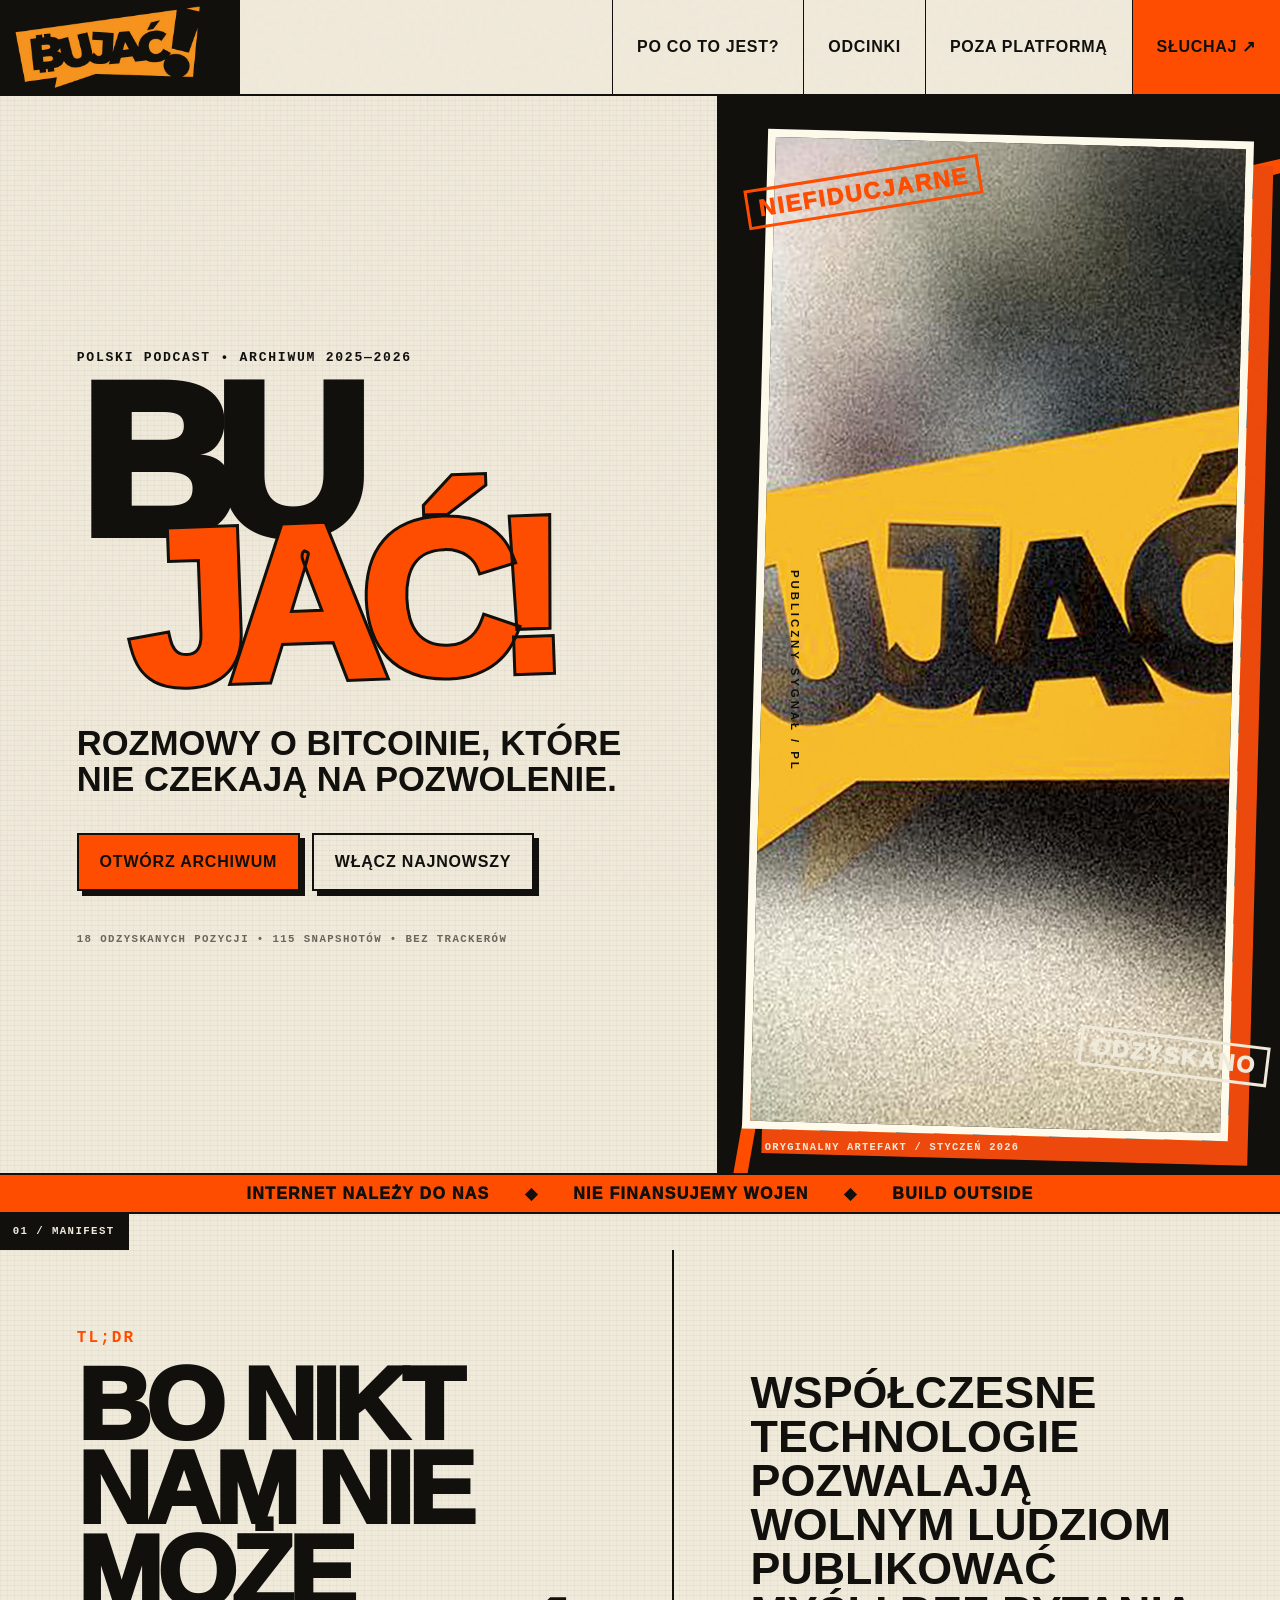
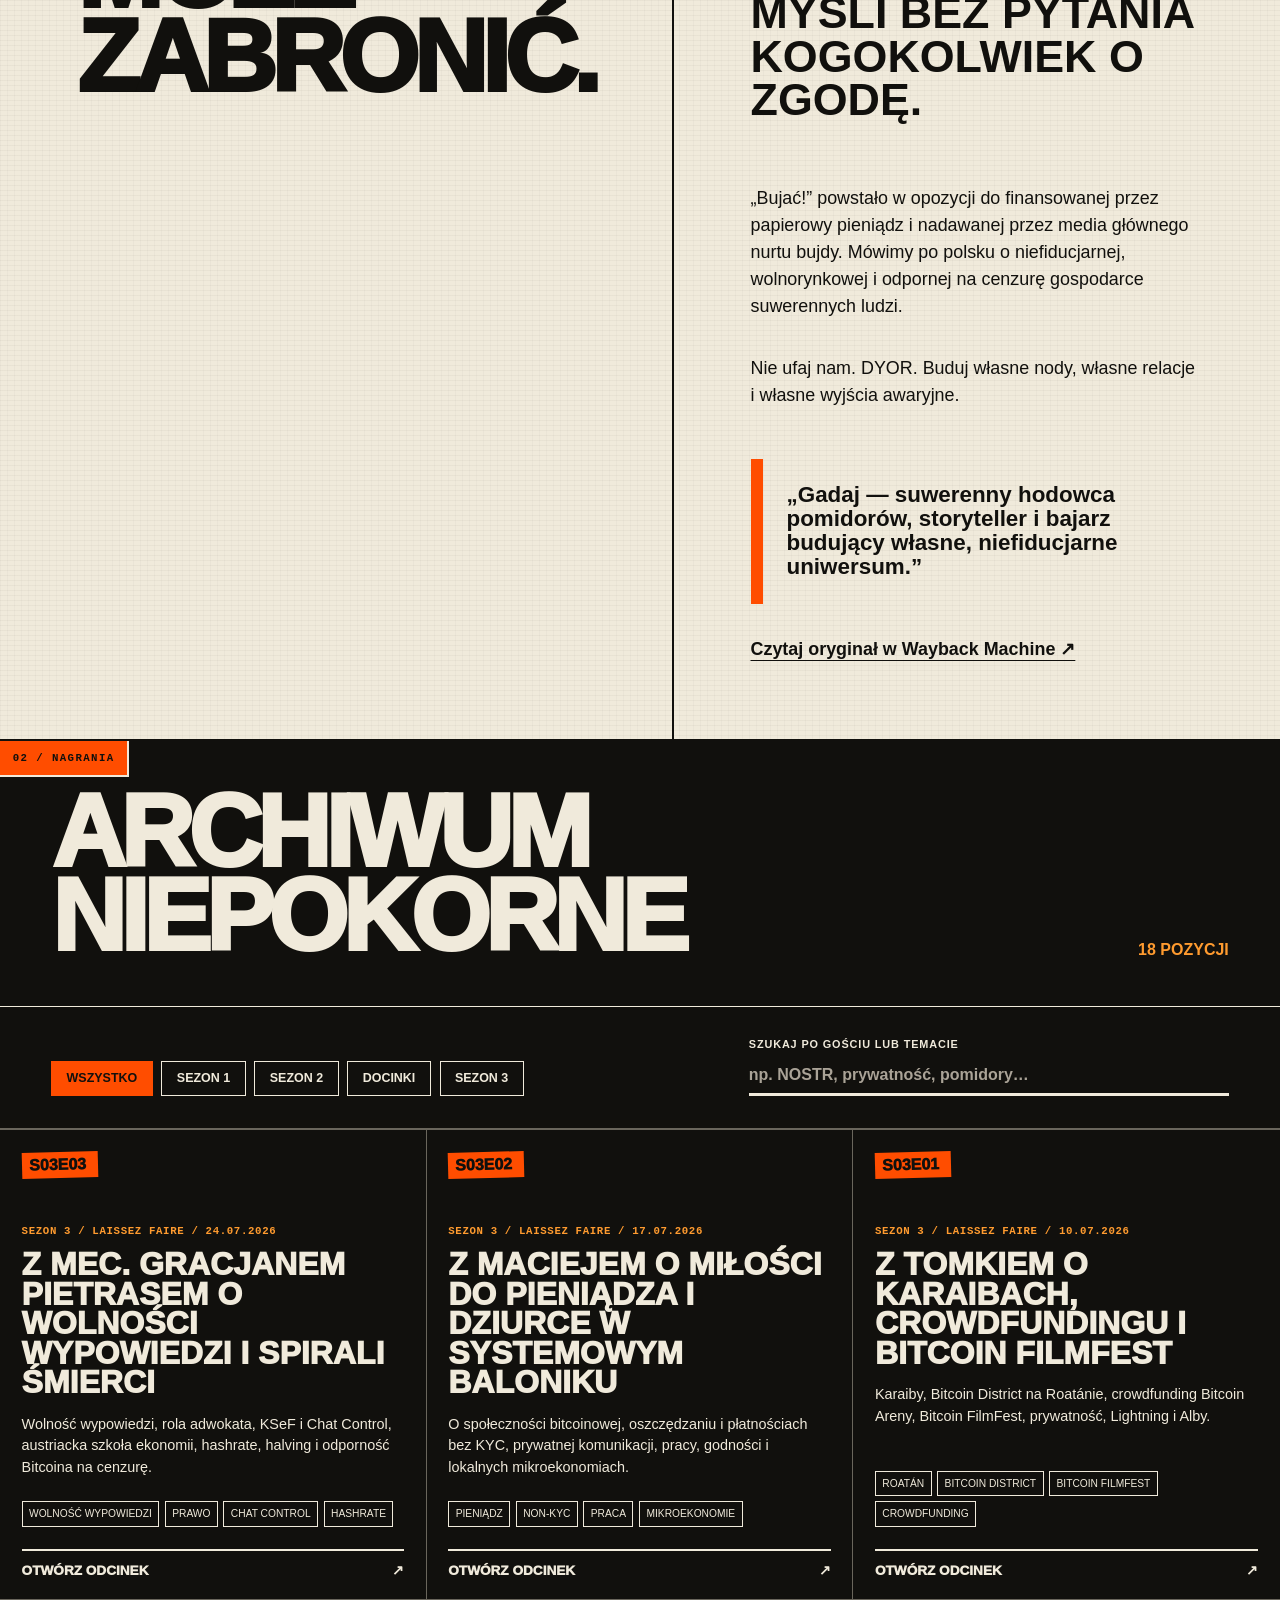
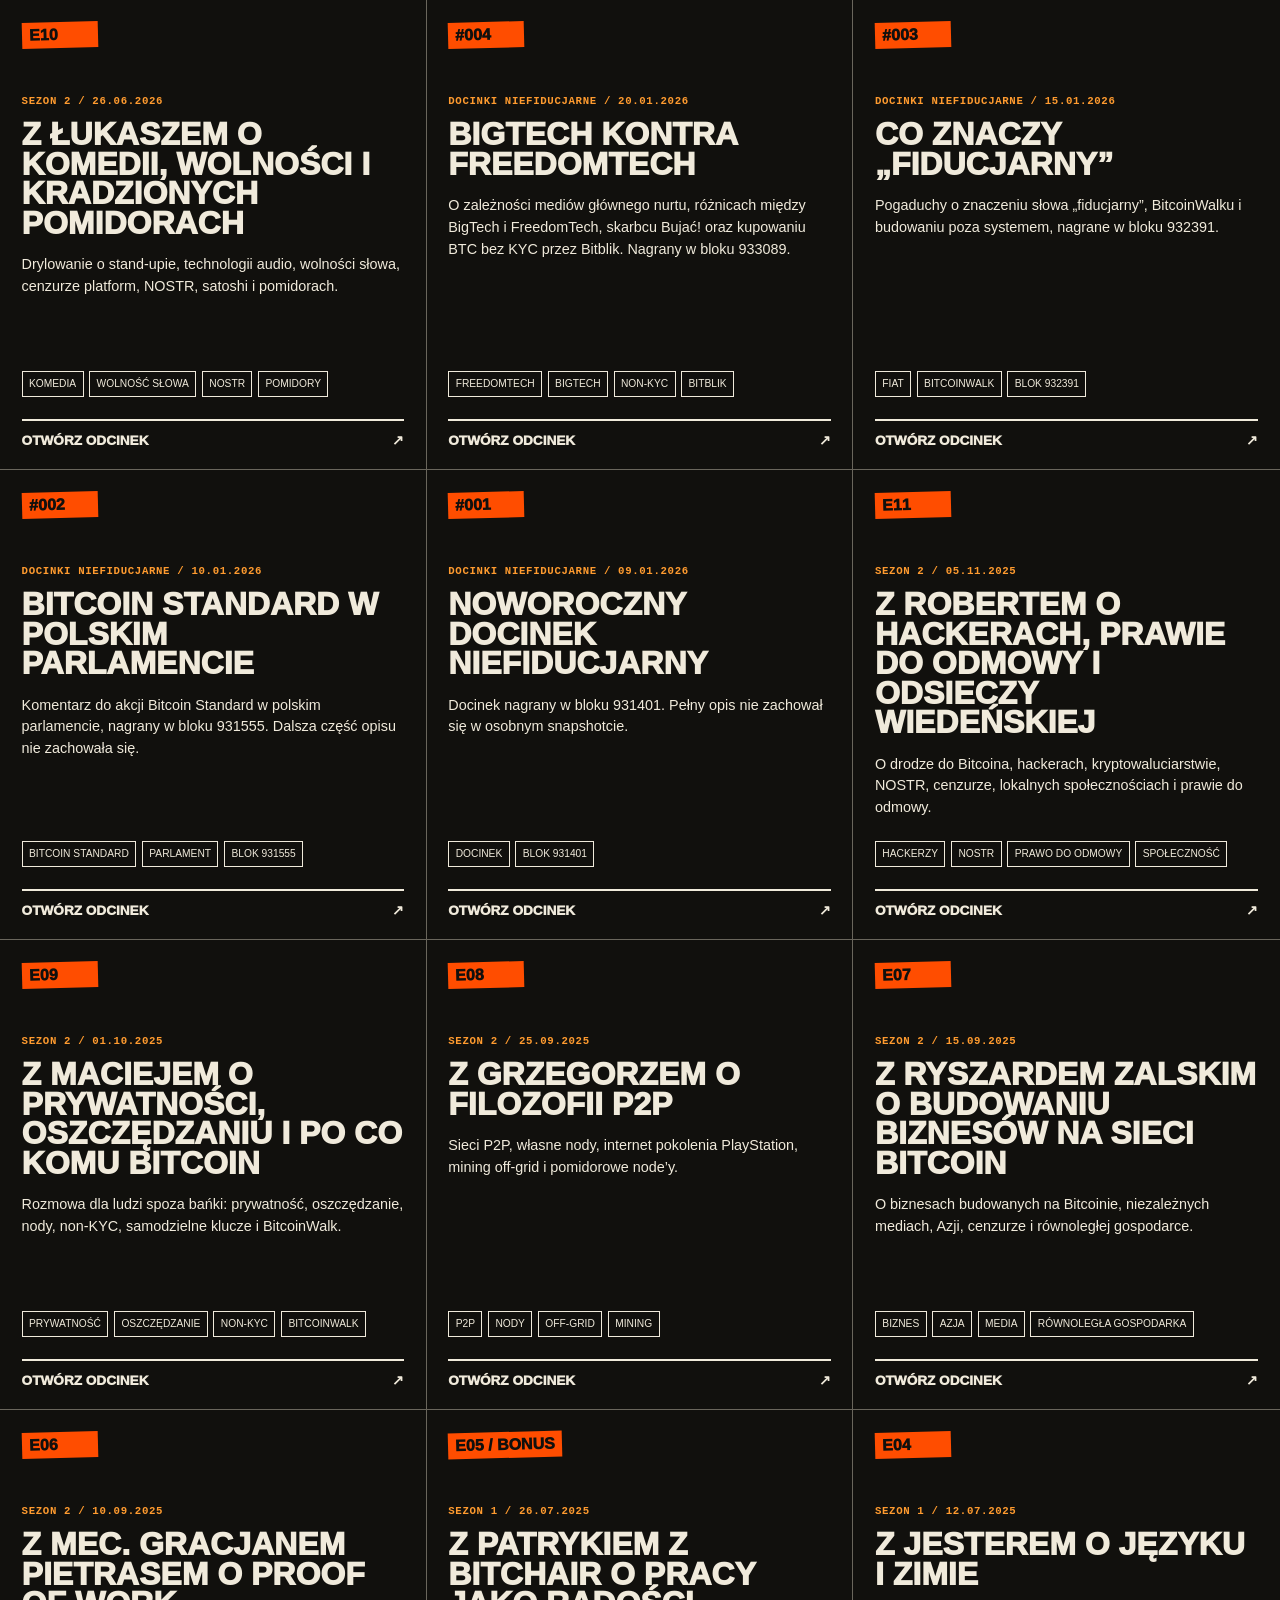
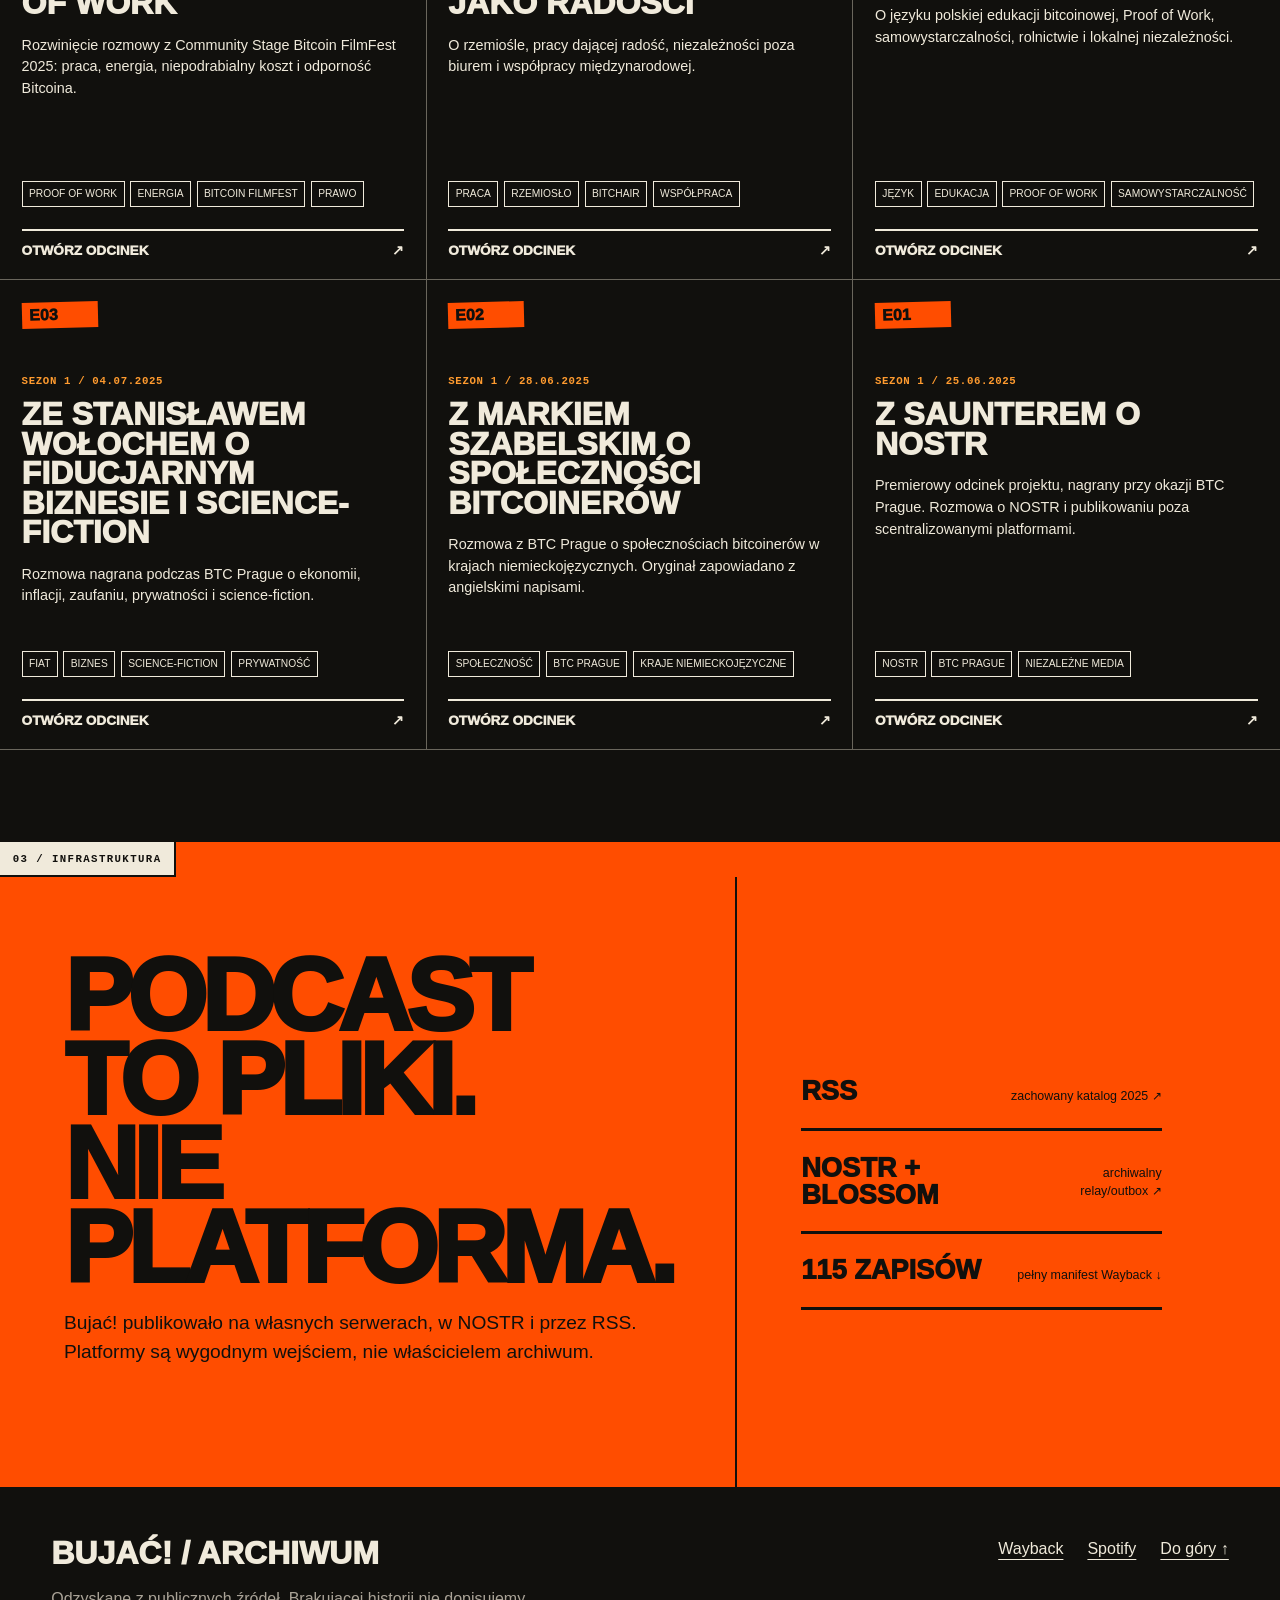
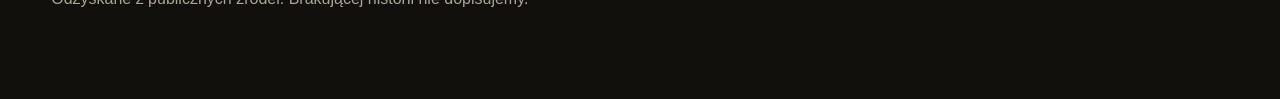
==== index.html @ cc2130c7 "wip: build recovered Bujać podcast archive" ====
<!doctype html>
<html lang="pl">
<head>
  <meta charset="utf-8">
  <meta name="viewport" content="width=device-width, initial-scale=1">
  <meta name="theme-color" content="#11100d">
  <meta name="description" content="Bujać! — niezależne archiwum polskiego podcastu o Bitcoinie, NOSTR, prywatności i budowaniu poza systemem.">
  <meta property="og:title" content="Bujać! — archiwum poza systemem">
  <meta property="og:description" content="18 odzyskanych rozmów i docinków. Bitcoin, NOSTR, wolność, praca i polska kontrkultura.">
  <meta property="og:image" content="assets/bujac-podcast.jpg">
  <meta property="og:type" content="website">
  <title>Bujać! — archiwum poza systemem</title>
  <link rel="icon" href="assets/logo.png">
  <link rel="stylesheet" href="styles.css">
  <script type="module" src="app.js"></script>
</head>
<body>
  <a class="skip-link" href="#archiwum">Przejdź do archiwum</a>

  <header class="masthead" id="top">
    <a class="brand" href="#top" aria-label="Bujać! — początek strony">
      <img src="assets/logo.png" alt="Bujać!" width="236" height="100">
    </a>
    <nav class="main-nav" aria-label="Główna nawigacja">
      <a href="#manifest">Po co to jest?</a>
      <a href="#archiwum">Odcinki</a>
      <a href="#infrastruktura">Poza platformą</a>
    </nav>
    <a class="signal-link" href="https://open.spotify.com/show/7JKCgH1nxriBsh6y9JlfOY" target="_blank" rel="noreferrer">Słuchaj ↗</a>
  </header>

  <main>
    <section class="hero" aria-labelledby="hero-title">
      <div class="hero-copy">
        <p class="eyebrow">POLSKI PODCAST • ARCHIWUM 2025—2026</p>
        <h1 id="hero-title"><span>BU</span><span>JAĆ!</span></h1>
        <p class="hero-thesis">Rozmowy o Bitcoinie, które nie czekają na pozwolenie.</p>
        <div class="hero-actions">
          <a class="button button-primary" href="#archiwum">Otwórz archiwum</a>
          <button class="button button-ghost" type="button" data-open-latest>Włącz najnowszy</button>
        </div>
        <p class="field-note">18 odzyskanych pozycji • 115 snapshotów • bez trackerów</p>
      </div>
      <figure class="hero-art">
        <img src="assets/bujac-podcast.jpg" alt="Oryginalna czarno-żółta grafika Bujać! w formie komiksowego dymku" width="1000" height="1000">
        <figcaption>ORYGINALNY ARTEFAKT / STYCZEŃ 2026</figcaption>
        <span class="stamp stamp-one" aria-hidden="true">NIEFIDUCJARNE</span>
        <span class="stamp stamp-two" aria-hidden="true">ODZYSKANO</span>
      </figure>
    </section>

    <aside class="broadcast-strip" aria-label="Deklaracja projektu">
      <span>INTERNET NALEŻY DO NAS</span>
      <span aria-hidden="true">◆</span>
      <span>NIE FINANSUJEMY WOJEN</span>
      <span aria-hidden="true">◆</span>
      <span>BUILD OUTSIDE</span>
    </aside>

    <section class="manifest-section" id="manifest" aria-labelledby="manifest-title">
      <div class="section-mark" aria-hidden="true">01 / MANIFEST</div>
      <div class="manifest-grid">
        <div>
          <p class="kicker">TL;DR</p>
          <h2 id="manifest-title">Bo nikt nam nie może zabronić.</h2>
        </div>
        <div class="manifest-copy">
          <p class="lead">Współczesne technologie pozwalają wolnym ludziom publikować myśli bez pytania kogokolwiek o zgodę.</p>
          <p>„Bujać!” powstało w opozycji do finansowanej przez papierowy pieniądz i nadawanej przez media głównego nurtu bujdy. Mówimy po polsku o niefiducjarnej, wolnorynkowej i odpornej na cenzurę gospodarce suwerennych ludzi.</p>
          <p>Nie ufaj nam. DYOR. Buduj własne nody, własne relacje i własne wyjścia awaryjne.</p>
          <blockquote>„Gadaj — suwerenny hodowca pomidorów, storyteller i bajarz budujący własne, niefiducjarne uniwersum.”</blockquote>
          <a class="text-link" href="https://web.archive.org/web/20260120204044id_/https://www.bujac.pl/about/" target="_blank" rel="noreferrer">Czytaj oryginał w Wayback Machine ↗</a>
        </div>
      </div>
    </section>

    <section class="archive-section" id="archiwum" aria-labelledby="archive-title">
      <div class="archive-heading">
        <div>
          <div class="section-mark" aria-hidden="true">02 / NAGRANIA</div>
          <h2 id="archive-title">Archiwum niepokorne</h2>
        </div>
        <p id="archive-count" class="archive-count" aria-live="polite">Ładowanie katalogu…</p>
      </div>

      <div class="filters" aria-label="Filtry archiwum">
        <div class="series-filters" role="group" aria-label="Seria">
          <button class="filter-chip is-active" type="button" data-series="all" aria-pressed="true">Wszystko</button>
          <button class="filter-chip" type="button" data-series="sezon-1" aria-pressed="false">Sezon 1</button>
          <button class="filter-chip" type="button" data-series="sezon-2" aria-pressed="false">Sezon 2</button>
          <button class="filter-chip" type="button" data-series="docinki" aria-pressed="false">Docinki</button>
          <button class="filter-chip" type="button" data-series="sezon-3" aria-pressed="false">Sezon 3</button>
        </div>
        <label class="search-field">
          <span>Szukaj po gościu lub temacie</span>
          <input id="episode-search" type="search" inputmode="search" placeholder="np. NOSTR, prywatność, pomidory…" autocomplete="off">
        </label>
      </div>

      <div id="episode-grid" class="episode-grid" aria-live="polite" aria-busy="true">
        <noscript>
          <article class="no-script">
            <h3>Archiwum działa najlepiej z JavaScriptem.</h3>
            <p>Możesz od razu przejść do <a href="https://open.spotify.com/show/7JKCgH1nxriBsh6y9JlfOY">kanału Laissez Faire na Spotify</a> albo zobaczyć <a href="https://web.archive.org/web/20260120204029id_/https://www.bujac.pl/">ostatnią zachowaną stronę bujac.pl</a>.</p>
          </article>
        </noscript>
      </div>
      <p id="empty-state" class="empty-state" hidden>Nic tu nie ma. Zmień filtr albo wybij inne hasło na maszynie.</p>
    </section>

    <section class="infrastructure-section" id="infrastruktura" aria-labelledby="infra-title">
      <div class="section-mark" aria-hidden="true">03 / INFRASTRUKTURA</div>
      <div class="infra-layout">
        <div>
          <h2 id="infra-title">Podcast to pliki.<br>Nie platforma.</h2>
          <p>Bujać! publikowało na własnych serwerach, w NOSTR i przez RSS. Platformy są wygodnym wejściem, nie właścicielem archiwum.</p>
        </div>
        <div class="infra-list">
          <a href="https://web.archive.org/web/20251002091808id_/https://castr.me/npub1adsudqw8jge35ff5g8vc7q6xqugpza3cxmaqm6fgk4uv0nd50gms4hn7pf/rss.xml" target="_blank" rel="noreferrer"><strong>RSS</strong><span>zachowany katalog 2025 ↗</span></a>
          <a href="https://web.archive.org/web/20251002092817id_/https://media.bujac.pl/" target="_blank" rel="noreferrer"><strong>NOSTR + Blossom</strong><span>archiwalny relay/outbox ↗</span></a>
          <a href="data/wayback-manifest.json"><strong>115 zapisów</strong><span>pełny manifest Wayback ↓</span></a>
        </div>
      </div>
    </section>
  </main>

  <footer>
    <div>
      <strong>BUJAĆ! / ARCHIWUM</strong>
      <p>Odzyskane z publicznych źródeł. Brakującej historii nie dopisujemy.</p>
    </div>
    <div class="footer-links">
      <a href="https://web.archive.org/web/20260120204029id_/https://www.bujac.pl/" target="_blank" rel="noreferrer">Wayback</a>
      <a href="https://open.spotify.com/show/7JKCgH1nxriBsh6y9JlfOY" target="_blank" rel="noreferrer">Spotify</a>
      <a href="#top">Do góry ↑</a>
    </div>
  </footer>

  <dialog id="episode-dialog" class="episode-dialog" aria-labelledby="dialog-title">
    <button class="dialog-close" type="button" data-close-dialog aria-label="Zamknij odcinek">×</button>
    <div id="dialog-content"></div>
  </dialog>

  <template id="episode-template">
    <article class="episode-card">
      <div class="episode-index"></div>
      <div class="episode-meta"></div>
      <h3></h3>
      <p class="episode-summary"></p>
      <ul class="topic-list" aria-label="Tematy"></ul>
      <button class="card-action" type="button">Otwórz odcinek <span aria-hidden="true">↗</span></button>
    </article>
  </template>
</body>
</html>
---- styles.css ----
:root {
  --ink: #11100d;
  --paper: #f0eadb;
  --paper-deep: #d8d0be;
  --signal: #ff4d00;
  --signal-light: #ff9b2f;
  --graphite: #6a665c;
  --line: 2px solid var(--ink);
  --display: "Arial Narrow", "Roboto Condensed", Impact, sans-serif;
  --body: Arial, Helvetica, sans-serif;
  color-scheme: light;
}

* { box-sizing: border-box; }

html { scroll-behavior: smooth; }

body {
  margin: 0;
  color: var(--ink);
  background:
    linear-gradient(rgba(17,16,13,.035) 1px, transparent 1px),
    linear-gradient(90deg, rgba(17,16,13,.025) 1px, transparent 1px),
    var(--paper);
  background-size: 5px 5px, 7px 7px, auto;
  font-family: var(--body);
  line-height: 1.5;
  overflow-x: hidden;
}

body::before {
  content: "";
  position: fixed;
  inset: 0;
  pointer-events: none;
  opacity: .14;
  mix-blend-mode: multiply;
  background-image: url("data:image/svg+xml,%3Csvg viewBox='0 0 180 180' xmlns='http://www.w3.org/2000/svg'%3E%3Cfilter id='n'%3E%3CfeTurbulence type='fractalNoise' baseFrequency='.9' numOctaves='3' stitchTiles='stitch'/%3E%3C/filter%3E%3Crect width='100%25' height='100%25' filter='url(%23n)' opacity='.25'/%3E%3C/svg%3E");
  z-index: 100;
}

img { max-width: 100%; display: block; }
a { color: inherit; }
button, input { font: inherit; }
button { color: inherit; }

.skip-link {
  position: fixed;
  top: 8px;
  left: 8px;
  z-index: 999;
  padding: .75rem 1rem;
  background: var(--signal);
  color: var(--ink);
  border: var(--line);
  transform: translateY(-150%);
}
.skip-link:focus { transform: none; }

:focus-visible { outline: 4px solid var(--signal); outline-offset: 3px; }

.masthead {
  position: relative;
  display: grid;
  grid-template-columns: 240px 1fr auto;
  align-items: stretch;
  min-height: 88px;
  border-bottom: var(--line);
  background: var(--paper);
  z-index: 5;
}
.brand {
  display: flex;
  align-items: center;
  padding: .35rem .75rem;
  background: var(--ink);
  overflow: hidden;
}
.brand img { width: 190px; height: auto; }
.main-nav { display: flex; justify-content: flex-end; align-items: center; }
.main-nav a, .signal-link {
  display: flex;
  align-items: center;
  height: 100%;
  padding: 0 1.5rem;
  border-left: 1px solid var(--ink);
  font-family: var(--display);
  font-weight: 900;
  text-transform: uppercase;
  text-decoration: none;
  letter-spacing: .045em;
}
.main-nav a:hover { background: var(--paper-deep); }
.signal-link { background: var(--signal); min-width: 130px; justify-content: center; }
.signal-link:hover { background: var(--ink); color: var(--paper); }

.hero {
  min-height: 780px;
  display: grid;
  grid-template-columns: minmax(0, 1.12fr) minmax(360px, .88fr);
  border-bottom: var(--line);
}
.hero-copy {
  position: relative;
  padding: clamp(3rem, 7vw, 7rem) clamp(1.25rem, 6vw, 6rem) 4rem;
  display: flex;
  flex-direction: column;
  justify-content: center;
}
.hero-copy::after {
  content: "PUBLICZNY SYGNAŁ / PL";
  position: absolute;
  top: 44%;
  right: -5.2rem;
  writing-mode: vertical-rl;
  font: 900 .72rem/1 var(--body);
  letter-spacing: .25em;
  z-index: 3;
}
.eyebrow, .kicker, .field-note, .section-mark {
  font-family: ui-monospace, "Cascadia Mono", Consolas, monospace;
  font-weight: 800;
  text-transform: uppercase;
  letter-spacing: .13em;
}
.eyebrow { margin: 0 0 1.5rem; font-size: .82rem; }
.hero h1 {
  margin: 0;
  display: flex;
  flex-direction: column;
  font-family: var(--display);
  font-size: clamp(7rem, 17vw, 15rem);
  font-weight: 950;
  letter-spacing: -.105em;
  line-height: .65;
  text-transform: uppercase;
}
.hero h1 span:last-child {
  margin-left: .22em;
  color: var(--signal);
  -webkit-text-stroke: 3px var(--ink);
  transform: rotate(-2deg);
}
.hero-thesis {
  max-width: 620px;
  margin: 3.25rem 0 2.25rem;
  font: 900 clamp(1.45rem, 2.7vw, 2.6rem)/1.02 var(--display);
  text-transform: uppercase;
}
.hero-actions { display: flex; flex-wrap: wrap; gap: .75rem; }
.button {
  appearance: none;
  border: var(--line);
  border-radius: 0;
  padding: .95rem 1.3rem;
  font-family: var(--display);
  font-weight: 900;
  text-transform: uppercase;
  text-decoration: none;
  letter-spacing: .05em;
  cursor: pointer;
  box-shadow: 5px 5px 0 var(--ink);
  transition: transform 120ms ease, box-shadow 120ms ease;
}
.button:hover { transform: translate(3px, 3px); box-shadow: 2px 2px 0 var(--ink); }
.button-primary { background: var(--signal); }
.button-ghost { background: transparent; }
.field-note { margin: 2.5rem 0 0; font-size: .67rem; color: var(--graphite); }

.hero-art {
  position: relative;
  margin: 0;
  padding: clamp(1rem, 3vw, 3rem);
  display: flex;
  align-items: center;
  justify-content: center;
  background: var(--ink);
  overflow: hidden;
}
.hero-art::before,
.hero-art::after {
  content: "";
  position: absolute;
  background: var(--signal);
  z-index: 0;
}
.hero-art::before { width: 68%; height: 14px; top: 9%; right: -8%; transform: rotate(-13deg); }
.hero-art::after { width: 14px; height: 60%; bottom: -6%; left: 11%; transform: rotate(10deg); }
.hero-art img {
  position: relative;
  width: min(100%, 620px);
  aspect-ratio: 1;
  object-fit: cover;
  filter: contrast(1.16) saturate(.88);
  transform: rotate(1.5deg);
  border: 8px solid var(--paper);
  box-shadow: 20px 24px 0 var(--signal);
  z-index: 1;
}
.hero-art figcaption {
  position: absolute;
  left: 3rem;
  bottom: 1.25rem;
  color: var(--paper);
  font: 700 .65rem/1.2 ui-monospace, monospace;
  letter-spacing: .12em;
  z-index: 2;
}
.stamp {
  position: absolute;
  z-index: 2;
  padding: .35rem .6rem;
  border: 3px solid currentColor;
  color: var(--signal);
  font: 950 clamp(.9rem, 2vw, 1.45rem)/1 var(--display);
  letter-spacing: .08em;
  text-transform: uppercase;
}
.stamp-one { top: 7%; left: 5%; transform: rotate(-9deg); }
.stamp-two { right: 2%; bottom: 9%; transform: rotate(7deg); color: var(--paper); }

.broadcast-strip {
  display: flex;
  gap: 2.2rem;
  align-items: center;
  justify-content: center;
  padding: .65rem 1rem;
  overflow: hidden;
  white-space: nowrap;
  border-bottom: var(--line);
  background: var(--signal);
  font: 950 1rem/1 var(--display);
  letter-spacing: .08em;
}

.manifest-section, .archive-section, .infrastructure-section { border-bottom: var(--line); }
.section-mark {
  display: inline-block;
  padding: .55rem .8rem;
  border-right: var(--line);
  border-bottom: var(--line);
  background: var(--ink);
  color: var(--paper);
  font-size: .67rem;
}
.manifest-grid {
  display: grid;
  grid-template-columns: .82fr 1.18fr;
  min-height: 700px;
}
.manifest-grid > div { padding: clamp(2.2rem, 6vw, 6rem); }
.manifest-grid > div:first-child { border-right: var(--line); }
.kicker { margin: 0; color: var(--signal); }
.manifest-section h2, .archive-section h2, .infrastructure-section h2 {
  margin: .8rem 0 0;
  font: 950 clamp(3.6rem, 8vw, 8rem)/.82 var(--display);
  letter-spacing: -.055em;
  text-transform: uppercase;
}
.manifest-copy { display: flex; flex-direction: column; justify-content: center; font-size: clamp(1rem, 1.4vw, 1.25rem); }
.manifest-copy .lead { font: 900 clamp(1.75rem, 3.5vw, 3.35rem)/.98 var(--display); text-transform: uppercase; }
blockquote {
  margin: 2rem 0;
  padding: 1.5rem 0 1.5rem 1.5rem;
  border-left: 12px solid var(--signal);
  font-family: var(--display);
  font-weight: 900;
  font-size: 1.4rem;
  line-height: 1.08;
}
.text-link { width: fit-content; font-weight: 800; text-underline-offset: 5px; }
.text-link:hover { background: var(--signal); }

.archive-section { background: var(--ink); color: var(--paper); padding-bottom: clamp(3rem, 7vw, 7rem); }
.archive-section .section-mark { background: var(--signal); color: var(--ink); border-color: var(--paper); }
.archive-heading {
  display: flex;
  align-items: flex-end;
  justify-content: space-between;
  gap: 2rem;
  padding: 0 clamp(1rem, 4vw, 4rem) 3rem 0;
  border-bottom: 1px solid var(--paper);
}
.archive-heading h2 { padding-left: clamp(1rem, 4vw, 4rem); }
.archive-count { margin: 0; font: 900 1rem/1 var(--display); text-transform: uppercase; color: var(--signal-light); white-space: nowrap; }
.filters {
  display: grid;
  grid-template-columns: 1fr minmax(280px, 480px);
  gap: 1rem;
  align-items: end;
  padding: 2rem clamp(1rem, 4vw, 4rem);
  border-bottom: 1px solid var(--graphite);
}
.series-filters { display: flex; flex-wrap: wrap; gap: .55rem; }
.filter-chip {
  border: 1px solid var(--paper);
  border-radius: 0;
  padding: .65rem .9rem;
  background: transparent;
  color: var(--paper);
  font: 800 .78rem/1 var(--body);
  text-transform: uppercase;
  cursor: pointer;
}
.filter-chip:hover, .filter-chip.is-active { background: var(--signal); color: var(--ink); border-color: var(--signal); }
.search-field { display: grid; gap: .4rem; font: 700 .68rem/1 var(--body); text-transform: uppercase; letter-spacing: .08em; }
.search-field input {
  width: 100%;
  border: 0;
  border-bottom: 3px solid var(--paper);
  border-radius: 0;
  padding: .6rem 0;
  color: var(--paper);
  background: transparent;
  font-size: 1rem;
}
.search-field input::placeholder { color: #aaa397; }
.episode-grid {
  display: grid;
  grid-template-columns: repeat(3, minmax(0, 1fr));
  border-top: 1px solid var(--graphite);
}
.episode-card {
  position: relative;
  min-height: 470px;
  padding: 1.35rem;
  display: flex;
  flex-direction: column;
  border-right: 1px solid var(--graphite);
  border-bottom: 1px solid var(--graphite);
  transition: background 140ms ease, color 140ms ease;
}
.episode-card:nth-child(3n) { border-right: 0; }
.episode-card:hover { background: var(--paper); color: var(--ink); }
.episode-index {
  width: fit-content;
  min-width: 76px;
  padding: .3rem .45rem;
  margin-bottom: 3rem;
  background: var(--signal);
  color: var(--ink);
  font: 950 1rem/1 var(--display);
  transform: rotate(-1.5deg);
}
.episode-meta { font: 700 .67rem/1.3 ui-monospace, monospace; color: var(--signal-light); text-transform: uppercase; letter-spacing: .06em; }
.episode-card:hover .episode-meta { color: var(--graphite); }
.episode-card h3 { margin: .7rem 0 1rem; font: 950 clamp(1.8rem, 2.5vw, 3rem)/.92 var(--display); text-transform: uppercase; }
.episode-summary { margin: 0 0 1.2rem; font-size: .9rem; }
.topic-list { display: flex; flex-wrap: wrap; gap: .35rem; margin: auto 0 1.4rem; padding: 0; list-style: none; }
.topic-list li { border: 1px solid currentColor; padding: .25rem .4rem; font-size: .64rem; text-transform: uppercase; }
.card-action {
  width: 100%;
  display: flex;
  justify-content: space-between;
  border: 0;
  border-top: 2px solid currentColor;
  padding: .8rem 0 0;
  background: transparent;
  color: inherit;
  font: 950 .85rem/1 var(--display);
  text-transform: uppercase;
  cursor: pointer;
}
.card-action:hover span { transform: translate(3px, -3px); }
.card-action span { transition: transform 120ms ease; }
.empty-state, .no-script { margin: 3rem clamp(1rem, 4vw, 4rem); padding: 2rem; border: 2px solid var(--signal); }

.infrastructure-section { background: var(--signal); }
.infrastructure-section .section-mark { background: var(--paper); color: var(--ink); }
.infra-layout { display: grid; grid-template-columns: 1.1fr .9fr; min-height: 610px; }
.infra-layout > div { padding: clamp(2rem, 5vw, 5rem); }
.infra-layout > div:first-child { border-right: var(--line); }
.infra-layout p { max-width: 600px; font-size: 1.2rem; }
.infra-list { display: flex; flex-direction: column; justify-content: center; }
.infra-list a {
  display: flex;
  justify-content: space-between;
  align-items: baseline;
  gap: 1rem;
  padding: 1.4rem 0;
  border-bottom: 3px solid var(--ink);
  text-decoration: none;
}
.infra-list a:hover { background: var(--ink); color: var(--paper); padding-inline: 1rem; }
.infra-list strong { font: 950 1.7rem/1 var(--display); text-transform: uppercase; }
.infra-list span { font-size: .78rem; text-align: right; }

footer {
  min-height: 210px;
  display: flex;
  justify-content: space-between;
  gap: 2rem;
  padding: 3rem clamp(1rem, 4vw, 4rem);
  color: var(--paper);
  background: var(--ink);
}
footer strong { font: 950 2rem/1 var(--display); }
footer p { color: #aaa397; }
.footer-links { display: flex; gap: 1.5rem; align-items: flex-start; }
.footer-links a { text-underline-offset: 5px; }

.episode-dialog {
  width: min(920px, calc(100% - 2rem));
  max-height: calc(100vh - 2rem);
  padding: 0;
  border: 4px solid var(--ink);
  border-radius: 0;
  color: var(--ink);
  background: var(--paper);
  box-shadow: 16px 16px 0 var(--signal);
}
.episode-dialog::backdrop { background: rgba(17, 16, 13, .88); }
.dialog-close {
  position: sticky;
  top: 0;
  float: right;
  z-index: 2;
  width: 54px;
  height: 54px;
  border: 0;
  border-left: var(--line);
  border-bottom: var(--line);
  border-radius: 0;
  background: var(--signal);
  font: 900 2rem/1 var(--display);
  cursor: pointer;
}
.dialog-body { padding: clamp(1.3rem, 5vw, 4rem); }
.dialog-number { margin: 0; color: var(--signal); font: 950 1rem/1 var(--display); }
.dialog-body h2 { margin: .5rem 0 1rem; max-width: 760px; font: 950 clamp(2.6rem, 6vw, 5.8rem)/.88 var(--display); text-transform: uppercase; letter-spacing: -.04em; }
.dialog-lead { max-width: 680px; font-size: 1.08rem; }
.player-shell { margin: 2rem 0; border: var(--line); background: var(--ink); color: var(--paper); }
.player-consent { padding: 1.5rem; display: grid; gap: 1rem; }
.player-consent p { margin: 0; max-width: 620px; }
.player-consent button { width: fit-content; }
.player-shell iframe { display: block; width: 100%; border: 0; min-height: 352px; }
.player-shell iframe.spotify-frame { min-height: 152px; }
.player-shell video { display: block; width: 100%; max-height: 70vh; }
.source-ledger { margin-top: 2rem; padding-top: 1rem; border-top: var(--line); }
.source-ledger h3 { font: 950 1.5rem/1 var(--display); text-transform: uppercase; }
.source-ledger ol { padding-left: 1.3rem; }
.source-ledger li { margin: .65rem 0; }
.source-ledger small { display: block; color: var(--graphite); }
.source-ledger a { font-weight: 800; text-underline-offset: 3px; overflow-wrap: anywhere; }

@media (max-width: 980px) {
  .masthead { grid-template-columns: 180px 1fr; }
  .brand img { width: 145px; }
  .main-nav { display: none; }
  .signal-link { grid-column: 2; grid-row: 1; }
  .hero { grid-template-columns: 1fr; }
  .hero-copy { min-height: 650px; }
  .hero-copy::after { display: none; }
  .hero-art { min-height: 620px; }
  .manifest-grid, .infra-layout { grid-template-columns: 1fr; }
  .manifest-grid > div:first-child, .infra-layout > div:first-child { border-right: 0; border-bottom: var(--line); }
  .manifest-grid { min-height: 0; }
  .episode-grid { grid-template-columns: repeat(2, minmax(0, 1fr)); }
  .episode-card:nth-child(3n) { border-right: 1px solid var(--graphite); }
  .episode-card:nth-child(2n) { border-right: 0; }
  .filters { grid-template-columns: 1fr; }
}

@media (max-width: 620px) {
  .masthead { min-height: 72px; grid-template-columns: 1fr auto; }
  .brand { padding: .2rem .5rem; }
  .brand img { width: 125px; }
  .signal-link { min-width: 105px; padding: 0 .75rem; }
  .hero { min-height: 0; }
  .hero-copy { min-height: 570px; padding: 4rem 1rem 3rem; }
  .hero h1 { font-size: clamp(6.4rem, 34vw, 9rem); }
  .hero h1 span:last-child { -webkit-text-stroke-width: 2px; }
  .hero-thesis { margin-top: 2.7rem; }
  .field-note { max-width: 250px; }
  .hero-art { min-height: 450px; padding: 1.4rem; }
  .hero-art img { border-width: 5px; box-shadow: 10px 13px 0 var(--signal); }
  .hero-art figcaption { left: 1.4rem; bottom: .4rem; }
  .stamp { font-size: .72rem; border-width: 2px; }
  .broadcast-strip { justify-content: flex-start; overflow-x: auto; }
  .manifest-grid > div { padding: 3rem 1rem; }
  .manifest-section h2, .archive-section h2, .infrastructure-section h2 { font-size: clamp(3.3rem, 18vw, 5.4rem); }
  .archive-heading { align-items: flex-start; flex-direction: column; padding-right: 1rem; }
  .archive-count { padding-left: 1rem; }
  .filters { padding-inline: 1rem; }
  .episode-grid { grid-template-columns: 1fr; }
  .episode-card, .episode-card:nth-child(3n) { border-right: 0; min-height: 420px; }
  .infra-layout > div { padding: 3rem 1rem; }
  .infra-list a { align-items: flex-start; flex-direction: column; }
  .infra-list span { text-align: left; }
  footer { flex-direction: column; }
  .footer-links { flex-wrap: wrap; }
  .episode-dialog { width: calc(100% - 1rem); max-height: calc(100vh - 1rem); box-shadow: 7px 7px 0 var(--signal); }
  .dialog-body { padding: 1.2rem; }
  .player-shell iframe { min-height: 220px; }
}

@media (prefers-reduced-motion: reduce) {
  *, *::before, *::after { scroll-behavior: auto !important; transition: none !important; animation: none !important; }
}
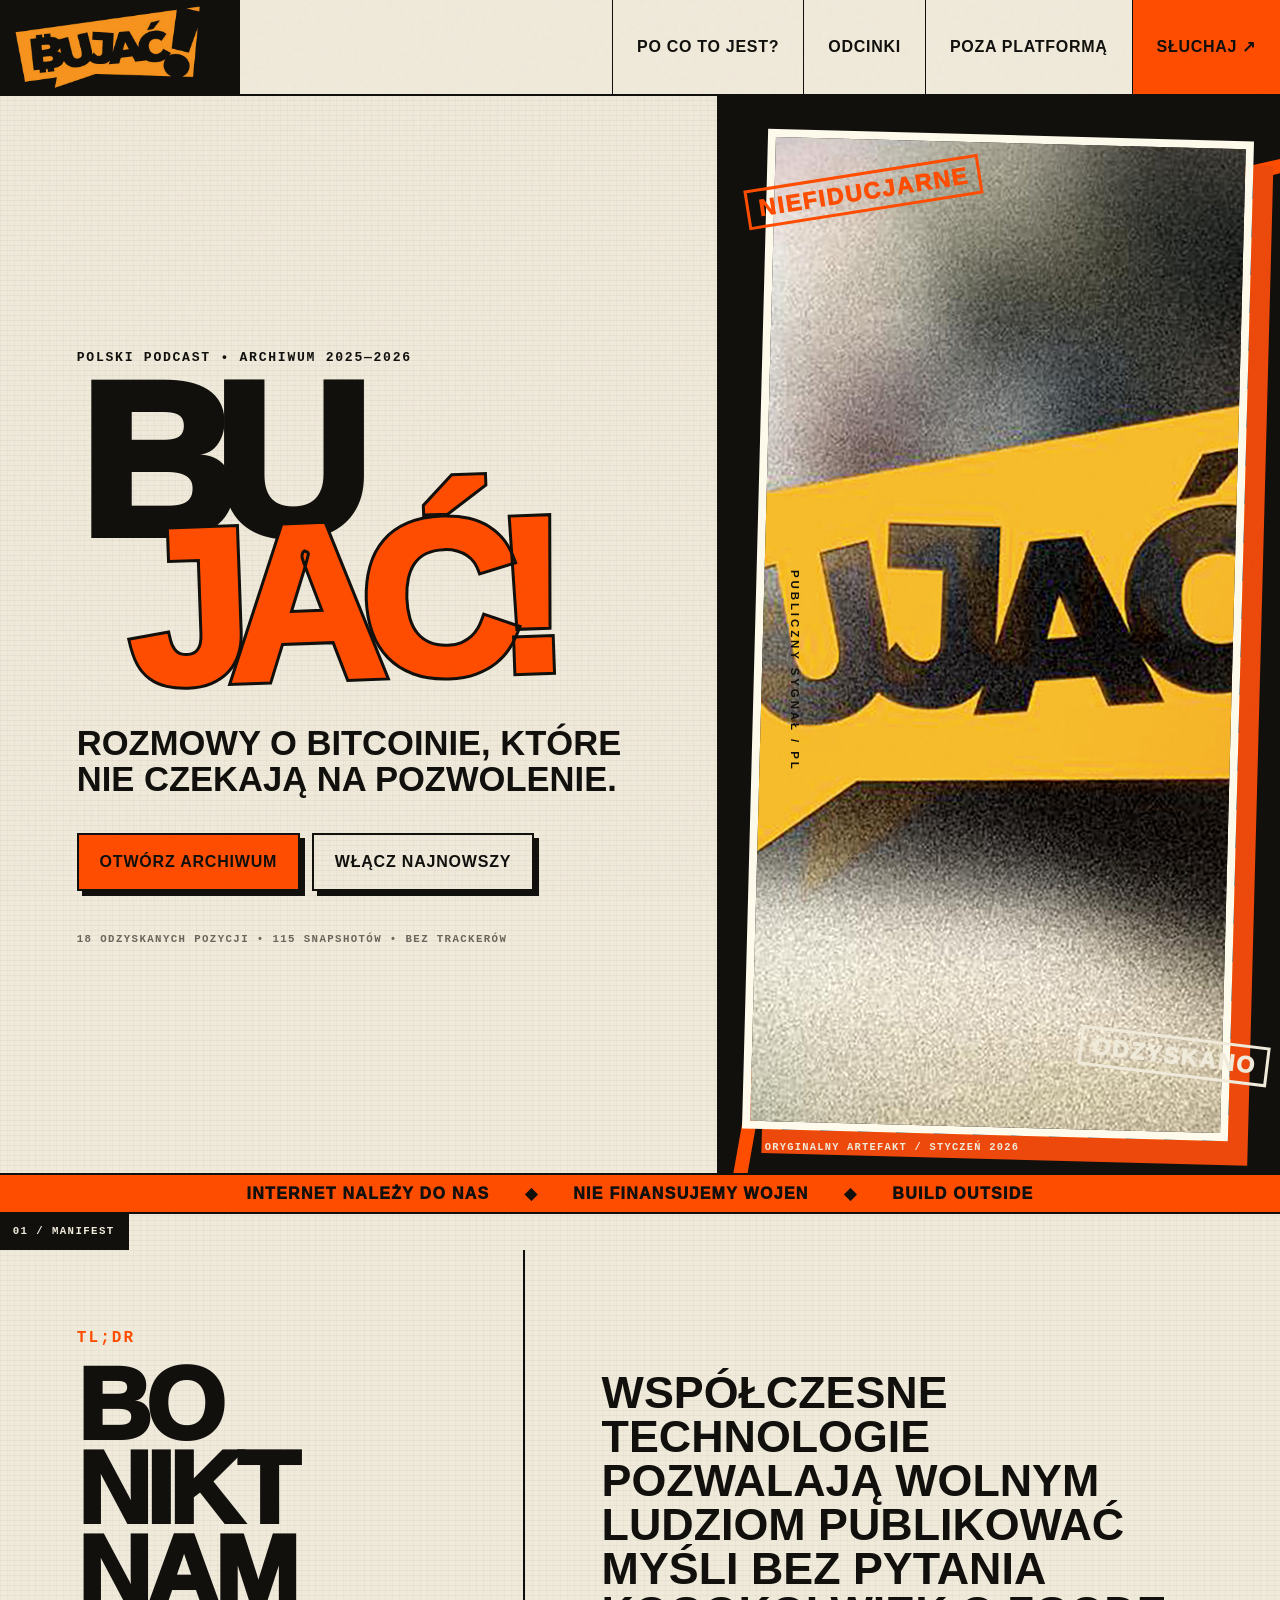
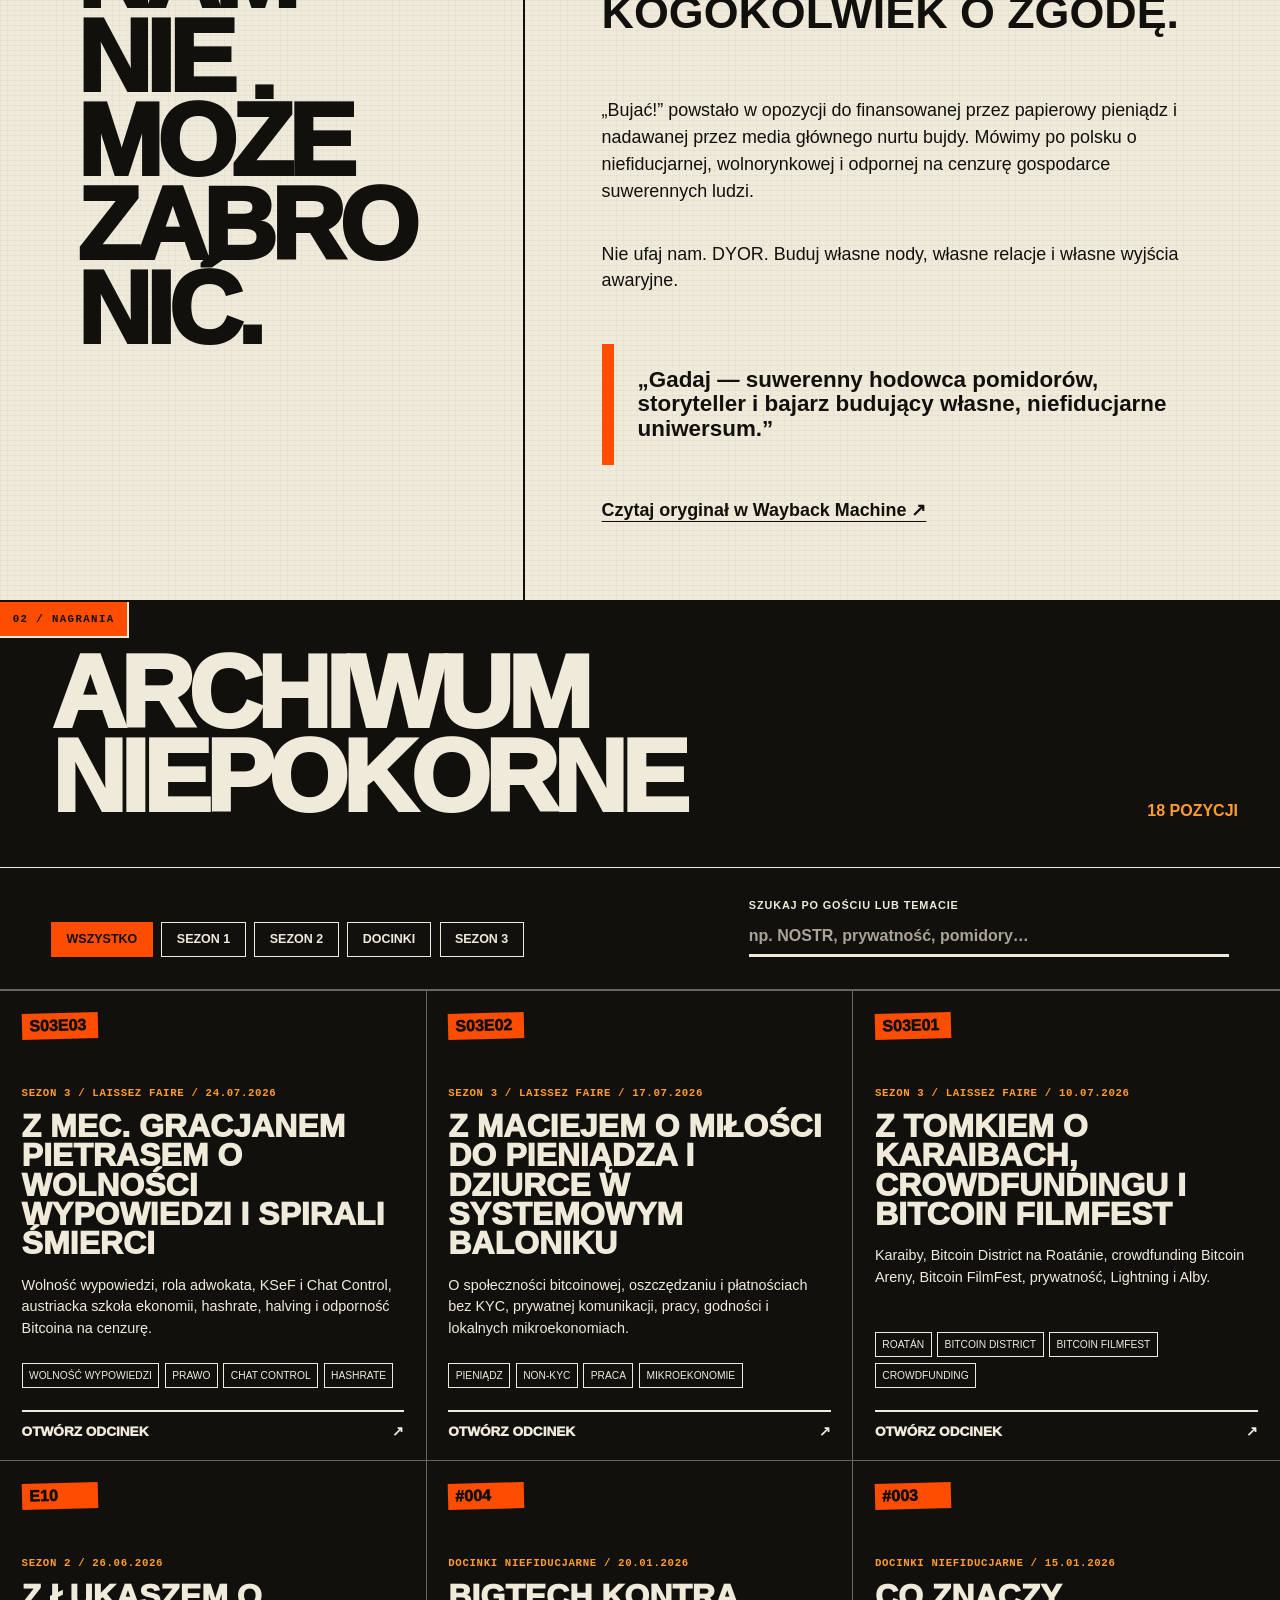
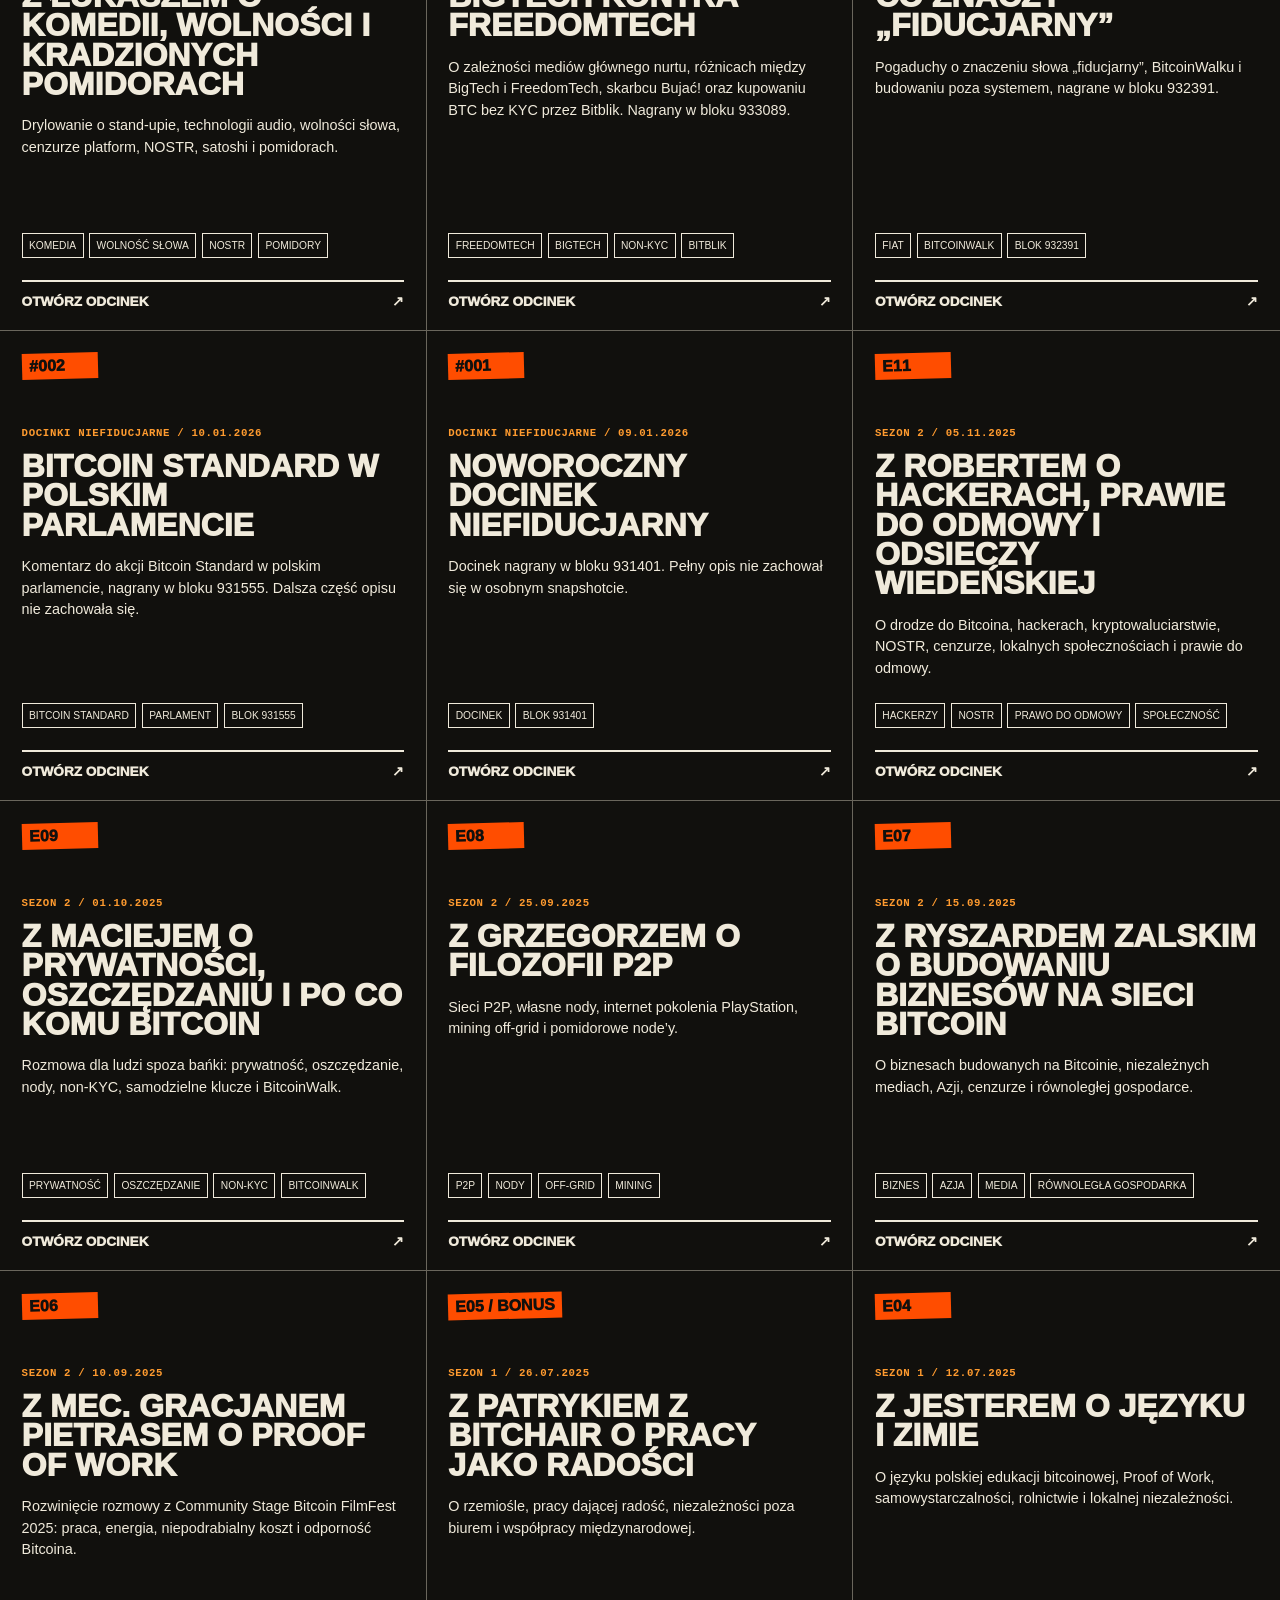
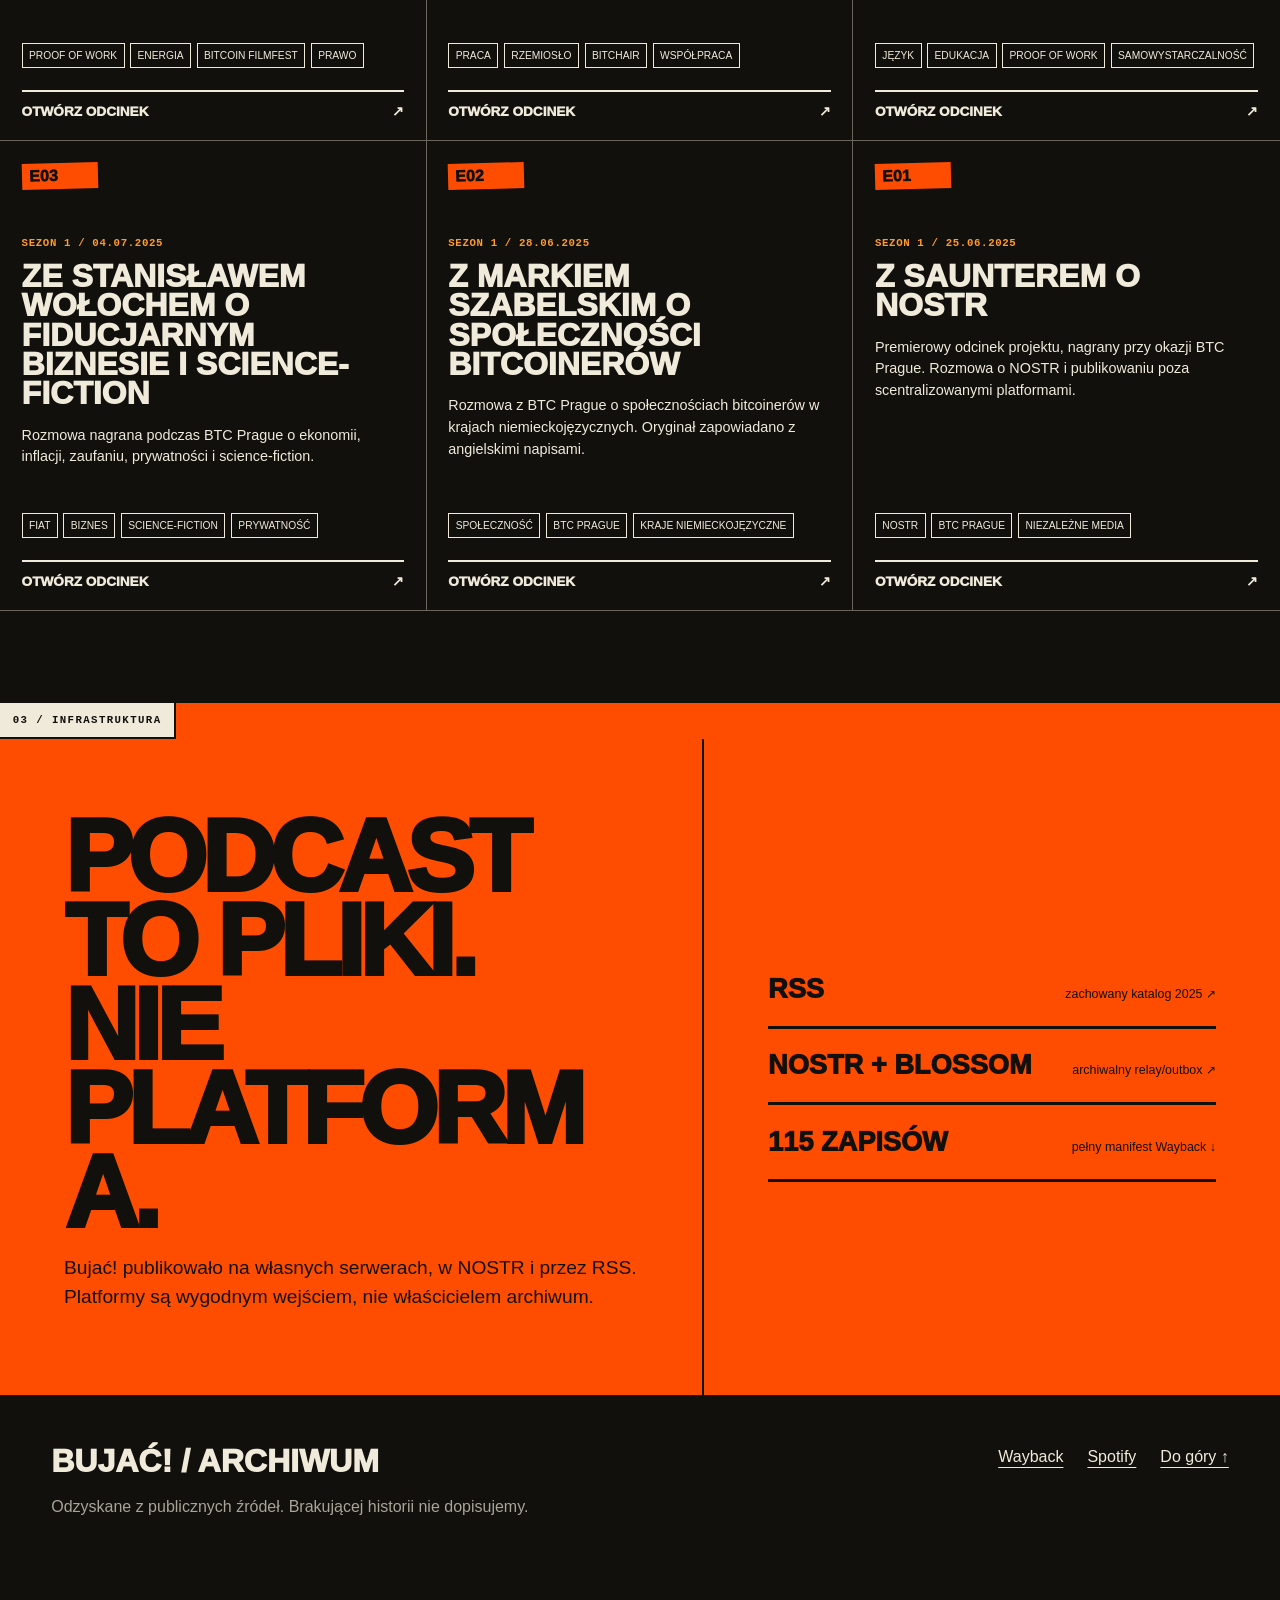
==== commit 070f7887: "docs: complete archive QA and visual refinement" ====
--- a/index.html
+++ b/index.html
@@ -49,7 +49,7 @@
       </figure>
     </section>
 
-    <aside class="broadcast-strip" aria-label="Deklaracja projektu">
+    <aside class="broadcast-strip" tabindex="0" aria-label="Deklaracja projektu">
       <span>INTERNET NALEŻY DO NAS</span>
       <span aria-hidden="true">◆</span>
       <span>NIE FINANSUJEMY WOJEN</span>
@@ -83,7 +83,7 @@
         <p id="archive-count" class="archive-count" aria-live="polite">Ładowanie katalogu…</p>
       </div>
 
-      <div class="filters" aria-label="Filtry archiwum">
+      <div class="filters">
         <div class="series-filters" role="group" aria-label="Seria">
           <button class="filter-chip is-active" type="button" data-series="all" aria-pressed="true">Wszystko</button>
           <button class="filter-chip" type="button" data-series="sezon-1" aria-pressed="false">Sezon 1</button>
--- a/styles.css
+++ b/styles.css
@@ -248,7 +248,7 @@
   grid-template-columns: .82fr 1.18fr;
   min-height: 700px;
 }
-.manifest-grid > div { padding: clamp(2.2rem, 6vw, 6rem); }
+.manifest-grid > div { min-width: 0; padding: clamp(2.2rem, 6vw, 6rem); }
 .manifest-grid > div:first-child { border-right: var(--line); }
 .kicker { margin: 0; color: var(--signal); }
 .manifest-section h2, .archive-section h2, .infrastructure-section h2 {
@@ -256,6 +256,7 @@
   font: 950 clamp(3.6rem, 8vw, 8rem)/.82 var(--display);
   letter-spacing: -.055em;
   text-transform: uppercase;
+  overflow-wrap: anywhere;
 }
 .manifest-copy { display: flex; flex-direction: column; justify-content: center; font-size: clamp(1rem, 1.4vw, 1.25rem); }
 .manifest-copy .lead { font: 900 clamp(1.75rem, 3.5vw, 3.35rem)/.98 var(--display); text-transform: uppercase; }
@@ -281,7 +282,8 @@
   padding: 0 clamp(1rem, 4vw, 4rem) 3rem 0;
   border-bottom: 1px solid var(--paper);
 }
-.archive-heading h2 { padding-left: clamp(1rem, 4vw, 4rem); }
+.archive-heading > * { min-width: 0; }
+.archive-heading h2 { padding-left: clamp(1rem, 4vw, 4rem); overflow-wrap: anywhere; }
 .archive-count { margin: 0; font: 900 1rem/1 var(--display); text-transform: uppercase; color: var(--signal-light); white-space: nowrap; }
 .filters {
   display: grid;
@@ -368,7 +370,7 @@
 .infrastructure-section { background: var(--signal); }
 .infrastructure-section .section-mark { background: var(--paper); color: var(--ink); }
 .infra-layout { display: grid; grid-template-columns: 1.1fr .9fr; min-height: 610px; }
-.infra-layout > div { padding: clamp(2rem, 5vw, 5rem); }
+.infra-layout > div { min-width: 0; padding: clamp(2rem, 5vw, 5rem); }
 .infra-layout > div:first-child { border-right: var(--line); }
 .infra-layout p { max-width: 600px; font-size: 1.2rem; }
 .infra-list { display: flex; flex-direction: column; justify-content: center; }
@@ -452,9 +454,10 @@
   .hero-copy { min-height: 650px; }
   .hero-copy::after { display: none; }
   .hero-art { min-height: 620px; }
-  .manifest-grid, .infra-layout { grid-template-columns: 1fr; }
+  .manifest-grid, .infra-layout { grid-template-columns: minmax(0, 1fr); }
   .manifest-grid > div:first-child, .infra-layout > div:first-child { border-right: 0; border-bottom: var(--line); }
   .manifest-grid { min-height: 0; }
+  .infra-list { min-width: 0; }
   .episode-grid { grid-template-columns: repeat(2, minmax(0, 1fr)); }
   .episode-card:nth-child(3n) { border-right: 1px solid var(--graphite); }
   .episode-card:nth-child(2n) { border-right: 0; }
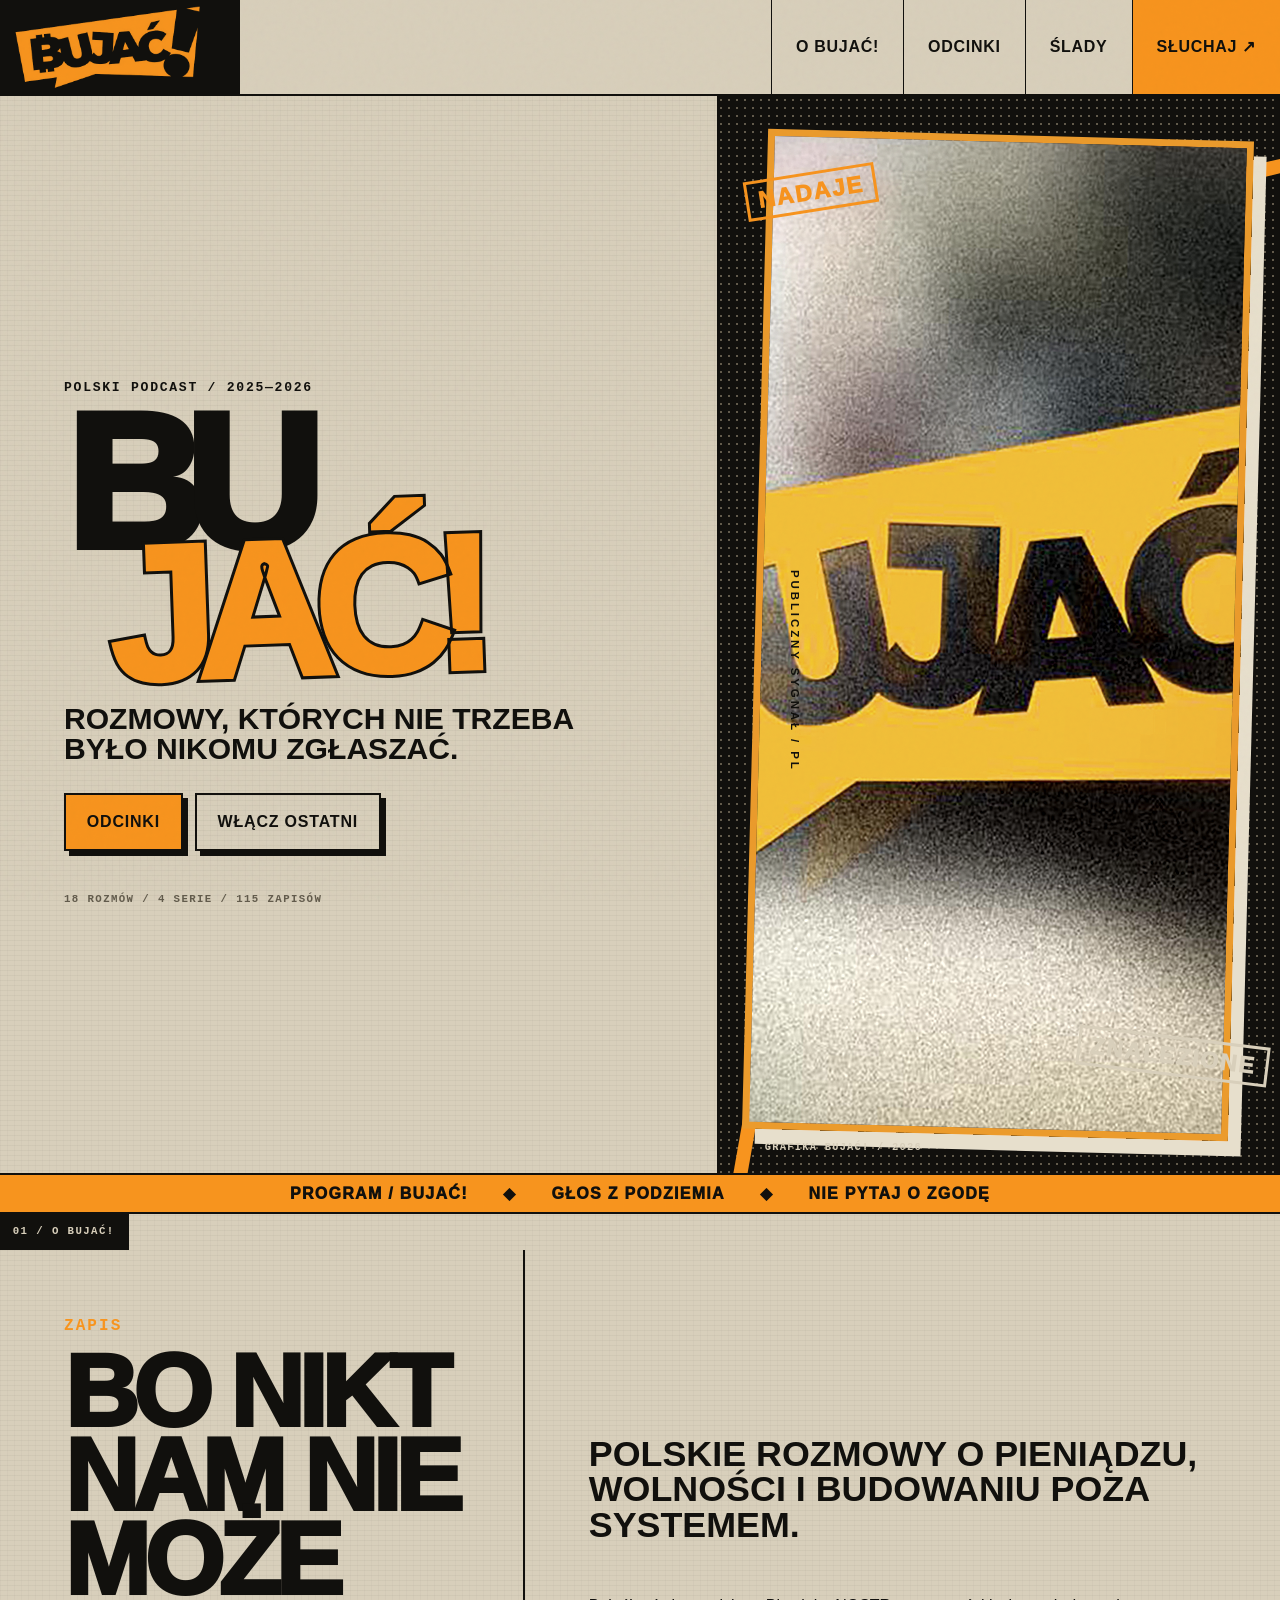
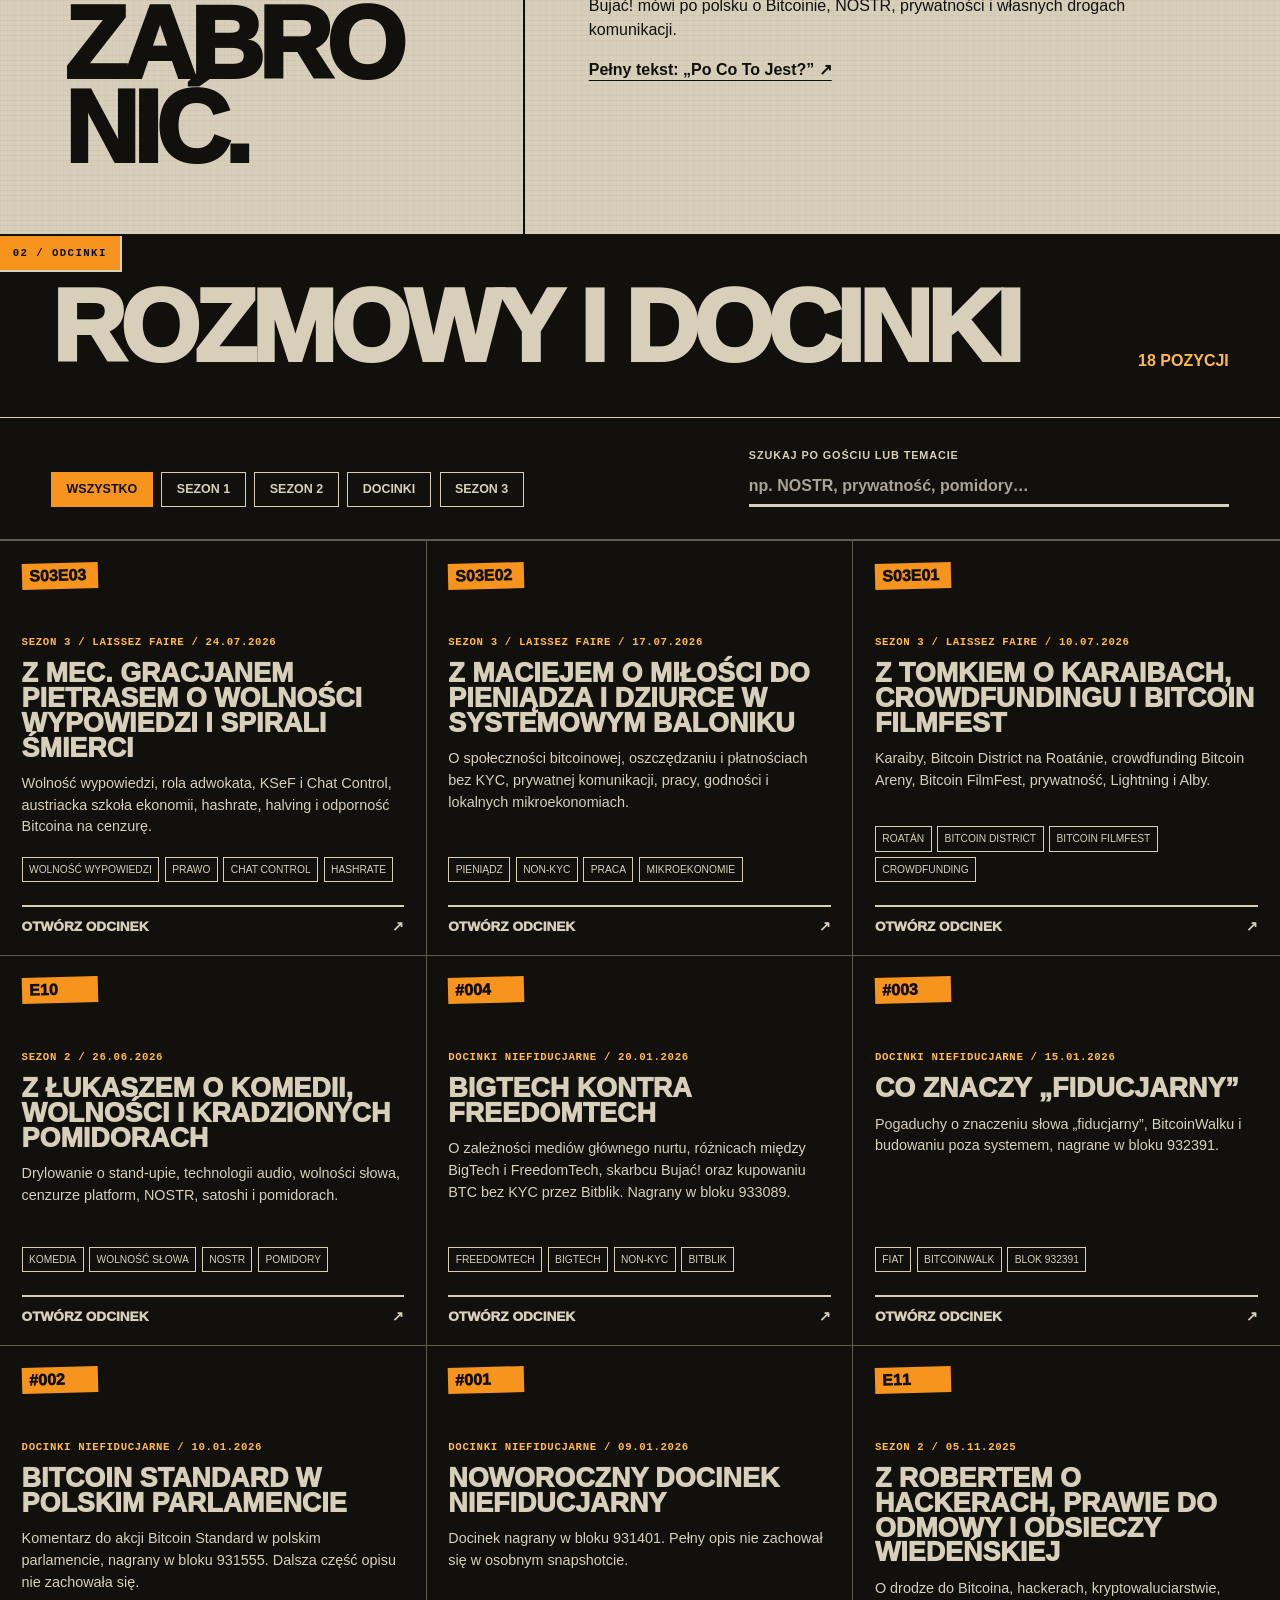
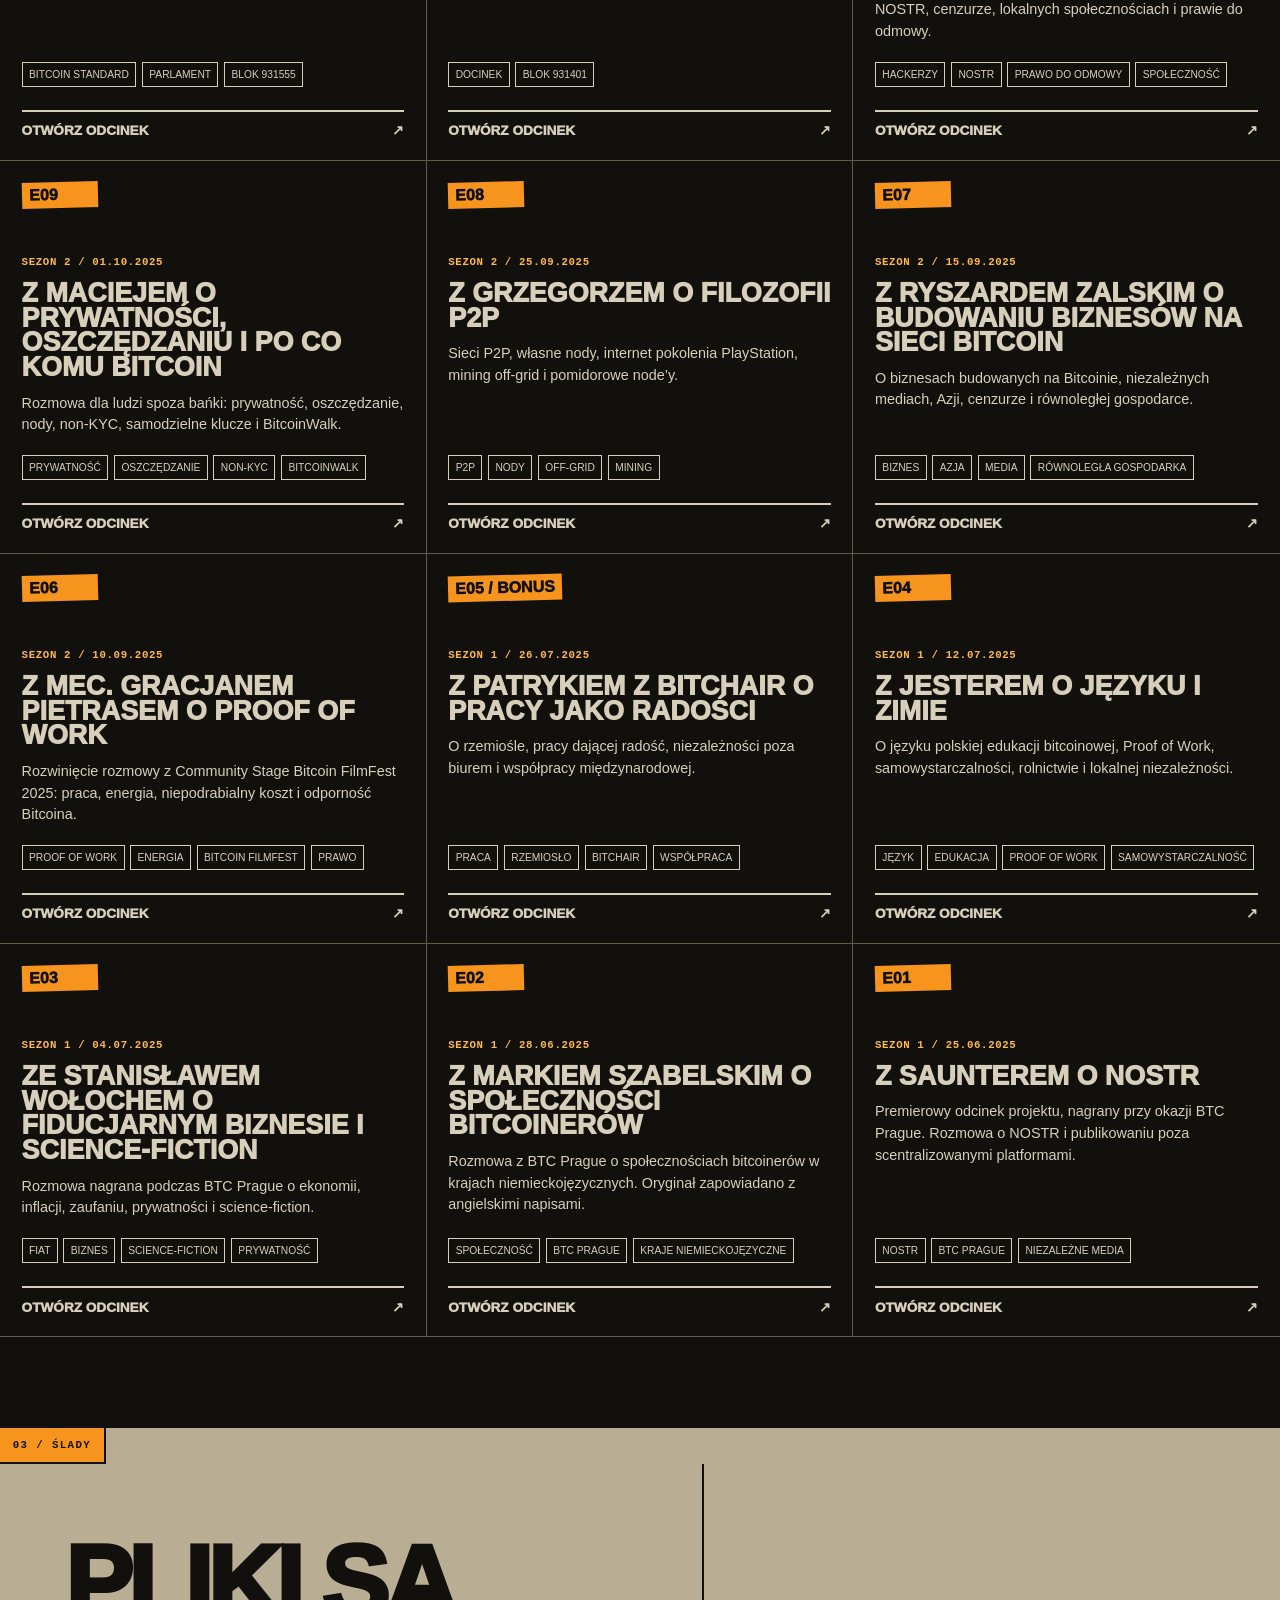
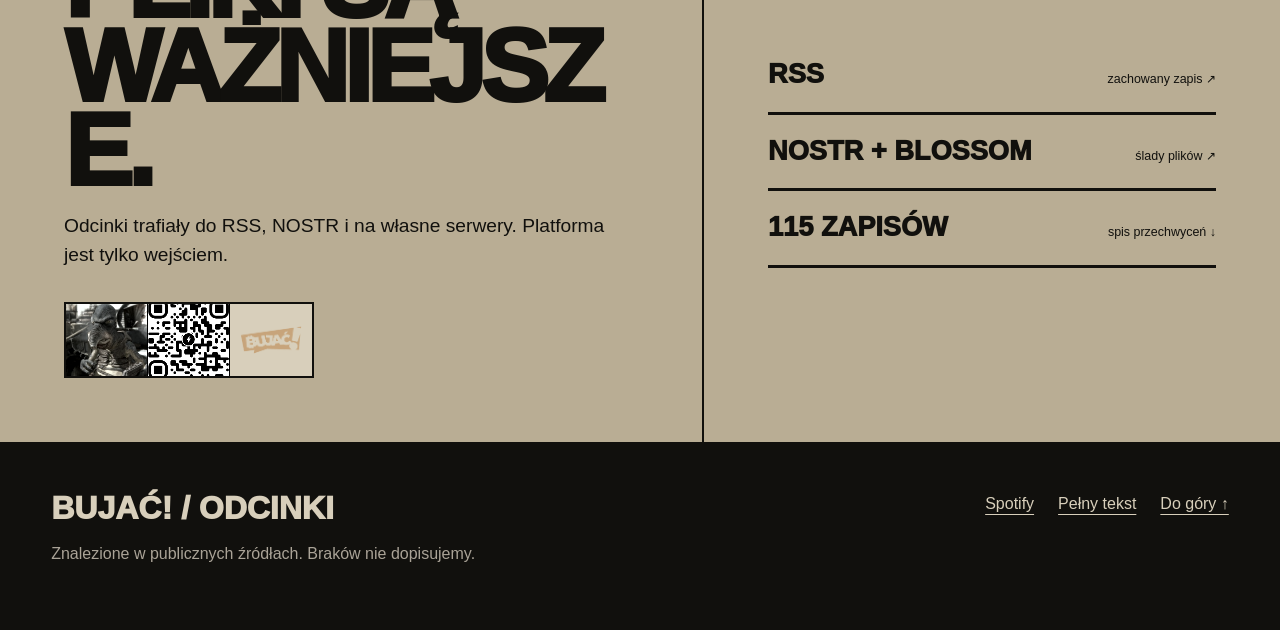
==== commit 033ff3dc: "refine bujac listening page design and source text" ====
--- a/index.html
+++ b/index.html
@@ -4,27 +4,27 @@
   <meta charset="utf-8">
   <meta name="viewport" content="width=device-width, initial-scale=1">
   <meta name="theme-color" content="#11100d">
-  <meta name="description" content="Bujać! — niezależne archiwum polskiego podcastu o Bitcoinie, NOSTR, prywatności i budowaniu poza systemem.">
-  <meta property="og:title" content="Bujać! — archiwum poza systemem">
-  <meta property="og:description" content="18 odzyskanych rozmów i docinków. Bitcoin, NOSTR, wolność, praca i polska kontrkultura.">
+  <meta name="description" content="Bujać! — niezależne polskie rozmowy o Bitcoinie, NOSTR, prywatności i budowaniu poza systemem.">
+  <meta property="og:title" content="Bujać! — niezależne rozmowy">
+  <meta property="og:description" content="18 rozmów o Bitcoinie, NOSTR, wolności, pracy i budowaniu poza systemem.">
   <meta property="og:image" content="assets/bujac-podcast.jpg">
   <meta property="og:type" content="website">
-  <title>Bujać! — archiwum poza systemem</title>
+  <title>Bujać! — niezależne rozmowy</title>
   <link rel="icon" href="assets/logo.png">
   <link rel="stylesheet" href="styles.css">
   <script type="module" src="app.js"></script>
 </head>
 <body>
-  <a class="skip-link" href="#archiwum">Przejdź do archiwum</a>
+  <a class="skip-link" href="#odcinki">Przejdź do odcinków</a>
 
   <header class="masthead" id="top">
     <a class="brand" href="#top" aria-label="Bujać! — początek strony">
       <img src="assets/logo.png" alt="Bujać!" width="236" height="100">
     </a>
     <nav class="main-nav" aria-label="Główna nawigacja">
-      <a href="#manifest">Po co to jest?</a>
-      <a href="#archiwum">Odcinki</a>
-      <a href="#infrastruktura">Poza platformą</a>
+      <a href="#o-bujac">O Bujać!</a>
+      <a href="#odcinki">Odcinki</a>
+      <a href="#slady">Ślady</a>
     </nav>
     <a class="signal-link" href="https://open.spotify.com/show/7JKCgH1nxriBsh6y9JlfOY" target="_blank" rel="noreferrer">Słuchaj ↗</a>
   </header>
@@ -32,53 +32,51 @@
   <main>
     <section class="hero" aria-labelledby="hero-title">
       <div class="hero-copy">
-        <p class="eyebrow">POLSKI PODCAST • ARCHIWUM 2025—2026</p>
+        <p class="eyebrow">POLSKI PODCAST / 2025—2026</p>
         <h1 id="hero-title"><span>BU</span><span>JAĆ!</span></h1>
-        <p class="hero-thesis">Rozmowy o Bitcoinie, które nie czekają na pozwolenie.</p>
+        <p class="hero-thesis">Rozmowy, których nie trzeba było nikomu zgłaszać.</p>
         <div class="hero-actions">
-          <a class="button button-primary" href="#archiwum">Otwórz archiwum</a>
-          <button class="button button-ghost" type="button" data-open-latest>Włącz najnowszy</button>
+          <a class="button button-primary" href="#odcinki">Odcinki</a>
+          <button class="button button-ghost" type="button" data-open-latest>Włącz ostatni</button>
         </div>
-        <p class="field-note">18 odzyskanych pozycji • 115 snapshotów • bez trackerów</p>
+        <p class="field-note">18 rozmów / 4 serie / 115 zapisów</p>
       </div>
       <figure class="hero-art">
         <img src="assets/bujac-podcast.jpg" alt="Oryginalna czarno-żółta grafika Bujać! w formie komiksowego dymku" width="1000" height="1000">
-        <figcaption>ORYGINALNY ARTEFAKT / STYCZEŃ 2026</figcaption>
-        <span class="stamp stamp-one" aria-hidden="true">NIEFIDUCJARNE</span>
-        <span class="stamp stamp-two" aria-hidden="true">ODZYSKANO</span>
+        <figcaption>GRAFIKA BUJAĆ! / 2026</figcaption>
+        <span class="stamp stamp-one" aria-hidden="true">NADAJE</span>
+        <span class="stamp stamp-two" aria-hidden="true">ZNALEZIONE</span>
       </figure>
     </section>
 
     <aside class="broadcast-strip" tabindex="0" aria-label="Deklaracja projektu">
-      <span>INTERNET NALEŻY DO NAS</span>
+      <span>PROGRAM / BUJAĆ!</span>
       <span aria-hidden="true">◆</span>
-      <span>NIE FINANSUJEMY WOJEN</span>
+      <span>GŁOS Z PODZIEMIA</span>
       <span aria-hidden="true">◆</span>
-      <span>BUILD OUTSIDE</span>
+      <span>NIE PYTAJ O ZGODĘ</span>
     </aside>
 
-    <section class="manifest-section" id="manifest" aria-labelledby="manifest-title">
-      <div class="section-mark" aria-hidden="true">01 / MANIFEST</div>
+    <section class="manifest-section" id="o-bujac" aria-labelledby="manifest-title">
+      <div class="section-mark" aria-hidden="true">01 / O BUJAĆ!</div>
       <div class="manifest-grid">
         <div>
-          <p class="kicker">TL;DR</p>
+          <p class="kicker">ZAPIS</p>
           <h2 id="manifest-title">Bo nikt nam nie może zabronić.</h2>
         </div>
         <div class="manifest-copy">
-          <p class="lead">Współczesne technologie pozwalają wolnym ludziom publikować myśli bez pytania kogokolwiek o zgodę.</p>
-          <p>„Bujać!” powstało w opozycji do finansowanej przez papierowy pieniądz i nadawanej przez media głównego nurtu bujdy. Mówimy po polsku o niefiducjarnej, wolnorynkowej i odpornej na cenzurę gospodarce suwerennych ludzi.</p>
-          <p>Nie ufaj nam. DYOR. Buduj własne nody, własne relacje i własne wyjścia awaryjne.</p>
-          <blockquote>„Gadaj — suwerenny hodowca pomidorów, storyteller i bajarz budujący własne, niefiducjarne uniwersum.”</blockquote>
-          <a class="text-link" href="https://web.archive.org/web/20260120204044id_/https://www.bujac.pl/about/" target="_blank" rel="noreferrer">Czytaj oryginał w Wayback Machine ↗</a>
+          <p class="lead">Polskie rozmowy o pieniądzu, wolności i budowaniu poza systemem.</p>
+          <p>Bujać! mówi po polsku o Bitcoinie, NOSTR, prywatności i własnych drogach komunikacji.</p>
+          <a class="text-link" href="po-co-to-jest.html">Pełny tekst: „Po Co To Jest?” ↗</a>
         </div>
       </div>
     </section>
 
-    <section class="archive-section" id="archiwum" aria-labelledby="archive-title">
+    <section class="archive-section" id="odcinki" aria-labelledby="archive-title">
       <div class="archive-heading">
         <div>
-          <div class="section-mark" aria-hidden="true">02 / NAGRANIA</div>
-          <h2 id="archive-title">Archiwum niepokorne</h2>
+          <div class="section-mark" aria-hidden="true">02 / ODCINKI</div>
+          <h2 id="archive-title">Rozmowy i docinki</h2>
         </div>
         <p id="archive-count" class="archive-count" aria-live="polite">Ładowanie katalogu…</p>
       </div>
@@ -100,25 +98,30 @@
       <div id="episode-grid" class="episode-grid" aria-live="polite" aria-busy="true">
         <noscript>
           <article class="no-script">
-            <h3>Archiwum działa najlepiej z JavaScriptem.</h3>
-            <p>Możesz od razu przejść do <a href="https://open.spotify.com/show/7JKCgH1nxriBsh6y9JlfOY">kanału Laissez Faire na Spotify</a> albo zobaczyć <a href="https://web.archive.org/web/20260120204029id_/https://www.bujac.pl/">ostatnią zachowaną stronę bujac.pl</a>.</p>
+            <h3>Odcinki wymagają JavaScriptu.</h3>
+            <p>Włącz JavaScript, aby zobaczyć listę rozmów i playerów.</p>
           </article>
         </noscript>
       </div>
-      <p id="empty-state" class="empty-state" hidden>Nic tu nie ma. Zmień filtr albo wybij inne hasło na maszynie.</p>
+      <p id="empty-state" class="empty-state" hidden>Brak wyników. Zmień filtr albo hasło.</p>
     </section>
 
-    <section class="infrastructure-section" id="infrastruktura" aria-labelledby="infra-title">
-      <div class="section-mark" aria-hidden="true">03 / INFRASTRUKTURA</div>
+    <section class="infrastructure-section" id="slady" aria-labelledby="infra-title">
+      <div class="section-mark" aria-hidden="true">03 / ŚLADY</div>
       <div class="infra-layout">
         <div>
-          <h2 id="infra-title">Podcast to pliki.<br>Nie platforma.</h2>
-          <p>Bujać! publikowało na własnych serwerach, w NOSTR i przez RSS. Platformy są wygodnym wejściem, nie właścicielem archiwum.</p>
+          <h2 id="infra-title">Pliki są<br>ważniejsze.</h2>
+          <p>Odcinki trafiały do RSS, NOSTR i na własne serwery. Platforma jest tylko wejściem.</p>
+          <div class="evidence-strip" role="group" aria-label="Odzyskane grafiki źródłowe">
+            <img src="assets/about-img.png" alt="Odzyskana grafika strony Po Co To Jest?" width="564" height="521">
+            <img src="assets/scanner.png" alt="Odzyskana ikona skanera" width="303" height="303">
+            <img src="assets/relay-mark.png" alt="Odzyskane oznaczenie relay" width="2835" height="2835">
+          </div>
         </div>
         <div class="infra-list">
-          <a href="https://web.archive.org/web/20251002091808id_/https://castr.me/npub1adsudqw8jge35ff5g8vc7q6xqugpza3cxmaqm6fgk4uv0nd50gms4hn7pf/rss.xml" target="_blank" rel="noreferrer"><strong>RSS</strong><span>zachowany katalog 2025 ↗</span></a>
-          <a href="https://web.archive.org/web/20251002092817id_/https://media.bujac.pl/" target="_blank" rel="noreferrer"><strong>NOSTR + Blossom</strong><span>archiwalny relay/outbox ↗</span></a>
-          <a href="data/wayback-manifest.json"><strong>115 zapisów</strong><span>pełny manifest Wayback ↓</span></a>
+          <a href="https://web.archive.org/web/20251002091808id_/https://castr.me/npub1adsudqw8jge35ff5g8vc7q6xqugpza3cxmaqm6fgk4uv0nd50gms4hn7pf/rss.xml" target="_blank" rel="noreferrer"><strong>RSS</strong><span>zachowany zapis ↗</span></a>
+          <a href="https://web.archive.org/web/20251002092817id_/https://media.bujac.pl/" target="_blank" rel="noreferrer"><strong>NOSTR + Blossom</strong><span>ślady plików ↗</span></a>
+          <a href="data/wayback-manifest.json"><strong>115 zapisów</strong><span>spis przechwyceń ↓</span></a>
         </div>
       </div>
     </section>
@@ -126,12 +129,12 @@
 
   <footer>
     <div>
-      <strong>BUJAĆ! / ARCHIWUM</strong>
-      <p>Odzyskane z publicznych źródeł. Brakującej historii nie dopisujemy.</p>
+      <strong>BUJAĆ! / ODCINKI</strong>
+      <p>Znalezione w publicznych źródłach. Braków nie dopisujemy.</p>
     </div>
     <div class="footer-links">
-      <a href="https://web.archive.org/web/20260120204029id_/https://www.bujac.pl/" target="_blank" rel="noreferrer">Wayback</a>
       <a href="https://open.spotify.com/show/7JKCgH1nxriBsh6y9JlfOY" target="_blank" rel="noreferrer">Spotify</a>
+      <a href="po-co-to-jest.html">Pełny tekst</a>
       <a href="#top">Do góry ↑</a>
     </div>
   </footer>
--- a/styles.css
+++ b/styles.css
@@ -1,10 +1,10 @@
 :root {
   --ink: #11100d;
-  --paper: #f0eadb;
-  --paper-deep: #d8d0be;
-  --signal: #ff4d00;
-  --signal-light: #ff9b2f;
-  --graphite: #6a665c;
+  --paper: #d8cfbb;
+  --paper-deep: #b9ad94;
+  --signal: #f7941e;
+  --signal-light: #ffb84d;
+  --graphite: #625b4c;
   --line: 2px solid var(--ink);
   --display: "Arial Narrow", "Roboto Condensed", Impact, sans-serif;
   --body: Arial, Helvetica, sans-serif;
@@ -95,14 +95,14 @@
 .signal-link:hover { background: var(--ink); color: var(--paper); }
 
 .hero {
-  min-height: 780px;
+  min-height: 650px;
   display: grid;
   grid-template-columns: minmax(0, 1.12fr) minmax(360px, .88fr);
   border-bottom: var(--line);
 }
 .hero-copy {
   position: relative;
-  padding: clamp(3rem, 7vw, 7rem) clamp(1.25rem, 6vw, 6rem) 4rem;
+  padding: clamp(2.5rem, 5vw, 5rem) clamp(1.25rem, 5vw, 5rem) 3rem;
   display: flex;
   flex-direction: column;
   justify-content: center;
@@ -129,7 +129,7 @@
   display: flex;
   flex-direction: column;
   font-family: var(--display);
-  font-size: clamp(7rem, 17vw, 15rem);
+  font-size: clamp(6rem, 15vw, 13rem);
   font-weight: 950;
   letter-spacing: -.105em;
   line-height: .65;
@@ -142,9 +142,9 @@
   transform: rotate(-2deg);
 }
 .hero-thesis {
-  max-width: 620px;
-  margin: 3.25rem 0 2.25rem;
-  font: 900 clamp(1.45rem, 2.7vw, 2.6rem)/1.02 var(--display);
+  max-width: 520px;
+  margin: 2rem 0 1.75rem;
+  font: 900 clamp(1.3rem, 2.35vw, 2.15rem)/1.02 var(--display);
   text-transform: uppercase;
 }
 .hero-actions { display: flex; flex-wrap: wrap; gap: .75rem; }
@@ -175,6 +175,8 @@
   align-items: center;
   justify-content: center;
   background: var(--ink);
+  background-image: radial-gradient(var(--graphite) .8px, transparent .8px);
+  background-size: 8px 8px;
   overflow: hidden;
 }
 .hero-art::before,
@@ -191,10 +193,10 @@
   width: min(100%, 620px);
   aspect-ratio: 1;
   object-fit: cover;
-  filter: contrast(1.16) saturate(.88);
+  filter: contrast(1.2) saturate(.78);
   transform: rotate(1.5deg);
-  border: 8px solid var(--paper);
-  box-shadow: 20px 24px 0 var(--signal);
+  border: 7px solid var(--signal);
+  box-shadow: 13px 15px 0 var(--paper);
   z-index: 1;
 }
 .hero-art figcaption {
@@ -246,9 +248,9 @@
 .manifest-grid {
   display: grid;
   grid-template-columns: .82fr 1.18fr;
-  min-height: 700px;
-}
-.manifest-grid > div { min-width: 0; padding: clamp(2.2rem, 6vw, 6rem); }
+  min-height: 520px;
+}
+.manifest-grid > div { min-width: 0; padding: clamp(2rem, 5vw, 5rem); }
 .manifest-grid > div:first-child { border-right: var(--line); }
 .kicker { margin: 0; color: var(--signal); }
 .manifest-section h2, .archive-section h2, .infrastructure-section h2 {
@@ -258,8 +260,8 @@
   text-transform: uppercase;
   overflow-wrap: anywhere;
 }
-.manifest-copy { display: flex; flex-direction: column; justify-content: center; font-size: clamp(1rem, 1.4vw, 1.25rem); }
-.manifest-copy .lead { font: 900 clamp(1.75rem, 3.5vw, 3.35rem)/.98 var(--display); text-transform: uppercase; }
+.manifest-copy { display: flex; flex-direction: column; justify-content: center; font-size: clamp(1rem, 1.25vw, 1.15rem); }
+.manifest-copy .lead { font: 900 clamp(1.5rem, 2.8vw, 2.7rem)/.98 var(--display); text-transform: uppercase; }
 blockquote {
   margin: 2rem 0;
   padding: 1.5rem 0 1.5rem 1.5rem;
@@ -324,7 +326,7 @@
 }
 .episode-card {
   position: relative;
-  min-height: 470px;
+  min-height: 390px;
   padding: 1.35rem;
   display: flex;
   flex-direction: column;
@@ -346,7 +348,7 @@
 }
 .episode-meta { font: 700 .67rem/1.3 ui-monospace, monospace; color: var(--signal-light); text-transform: uppercase; letter-spacing: .06em; }
 .episode-card:hover .episode-meta { color: var(--graphite); }
-.episode-card h3 { margin: .7rem 0 1rem; font: 950 clamp(1.8rem, 2.5vw, 3rem)/.92 var(--display); text-transform: uppercase; }
+.episode-card h3 { margin: .7rem 0 .8rem; font: 950 clamp(1.6rem, 2.1vw, 2.45rem)/.92 var(--display); text-transform: uppercase; }
 .episode-summary { margin: 0 0 1.2rem; font-size: .9rem; }
 .topic-list { display: flex; flex-wrap: wrap; gap: .35rem; margin: auto 0 1.4rem; padding: 0; list-style: none; }
 .topic-list li { border: 1px solid currentColor; padding: .25rem .4rem; font-size: .64rem; text-transform: uppercase; }
@@ -367,12 +369,27 @@
 .card-action span { transition: transform 120ms ease; }
 .empty-state, .no-script { margin: 3rem clamp(1rem, 4vw, 4rem); padding: 2rem; border: 2px solid var(--signal); }
 
-.infrastructure-section { background: var(--signal); }
-.infrastructure-section .section-mark { background: var(--paper); color: var(--ink); }
-.infra-layout { display: grid; grid-template-columns: 1.1fr .9fr; min-height: 610px; }
+.infrastructure-section { background: var(--paper-deep); }
+.infrastructure-section .section-mark { background: var(--signal); color: var(--ink); }
+.infra-layout { display: grid; grid-template-columns: 1.1fr .9fr; min-height: 480px; }
 .infra-layout > div { min-width: 0; padding: clamp(2rem, 5vw, 5rem); }
 .infra-layout > div:first-child { border-right: var(--line); }
 .infra-layout p { max-width: 600px; font-size: 1.2rem; }
+.evidence-strip {
+  display: flex;
+  width: fit-content;
+  margin-top: 2rem;
+  border: var(--line);
+  background: var(--paper);
+}
+.evidence-strip img {
+  width: 82px;
+  height: 72px;
+  object-fit: cover;
+  filter: grayscale(.72) contrast(1.25);
+  border-right: 1px solid var(--ink);
+}
+.evidence-strip img:last-child { border-right: 0; }
 .infra-list { display: flex; flex-direction: column; justify-content: center; }
 .infra-list a {
   display: flex;
@@ -388,7 +405,7 @@
 .infra-list span { font-size: .78rem; text-align: right; }
 
 footer {
-  min-height: 210px;
+  min-height: 160px;
   display: flex;
   justify-content: space-between;
   gap: 2rem;
@@ -400,6 +417,29 @@
 footer p { color: #aaa397; }
 .footer-links { display: flex; gap: 1.5rem; align-items: flex-start; }
 .footer-links a { text-underline-offset: 5px; }
+
+.full-text {
+  width: min(820px, calc(100% - 2rem));
+  margin: 0 auto;
+  padding: clamp(3rem, 8vw, 8rem) 0;
+}
+.full-text h1 {
+  margin: .3rem 0 2rem;
+  font: 950 clamp(4rem, 11vw, 9rem)/.78 var(--display);
+  letter-spacing: -.07em;
+  text-transform: uppercase;
+}
+.full-text h2 {
+  margin: 3rem 0 1rem;
+  padding-top: 1.5rem;
+  border-top: var(--line);
+  font: 950 clamp(2rem, 5vw, 4rem)/.85 var(--display);
+  text-transform: uppercase;
+}
+.full-text p { max-width: 680px; font-size: 1.05rem; line-height: 1.55; }
+.full-text-lead { font-size: clamp(1.35rem, 2.4vw, 2rem) !important; line-height: 1.1 !important; }
+.full-text-shout { color: var(--signal); font: 950 clamp(3rem, 8vw, 7rem)/.8 var(--display); text-transform: uppercase; }
+.source-note { margin: 3rem 0 2rem; padding: 1rem; border-left: 8px solid var(--signal); background: var(--paper-deep); font-size: .8rem; }
 
 .episode-dialog {
   width: min(920px, calc(100% - 2rem));
@@ -470,13 +510,13 @@
   .brand img { width: 125px; }
   .signal-link { min-width: 105px; padding: 0 .75rem; }
   .hero { min-height: 0; }
-  .hero-copy { min-height: 570px; padding: 4rem 1rem 3rem; }
+  .hero-copy { min-height: 540px; padding: 3.5rem 1rem 2.5rem; }
   .hero h1 { font-size: clamp(6.4rem, 34vw, 9rem); }
   .hero h1 span:last-child { -webkit-text-stroke-width: 2px; }
-  .hero-thesis { margin-top: 2.7rem; }
+  .hero-thesis { margin-top: 2rem; }
   .field-note { max-width: 250px; }
   .hero-art { min-height: 450px; padding: 1.4rem; }
-  .hero-art img { border-width: 5px; box-shadow: 10px 13px 0 var(--signal); }
+  .hero-art img { border-width: 5px; box-shadow: 10px 13px 0 var(--paper); }
   .hero-art figcaption { left: 1.4rem; bottom: .4rem; }
   .stamp { font-size: .72rem; border-width: 2px; }
   .broadcast-strip { justify-content: flex-start; overflow-x: auto; }
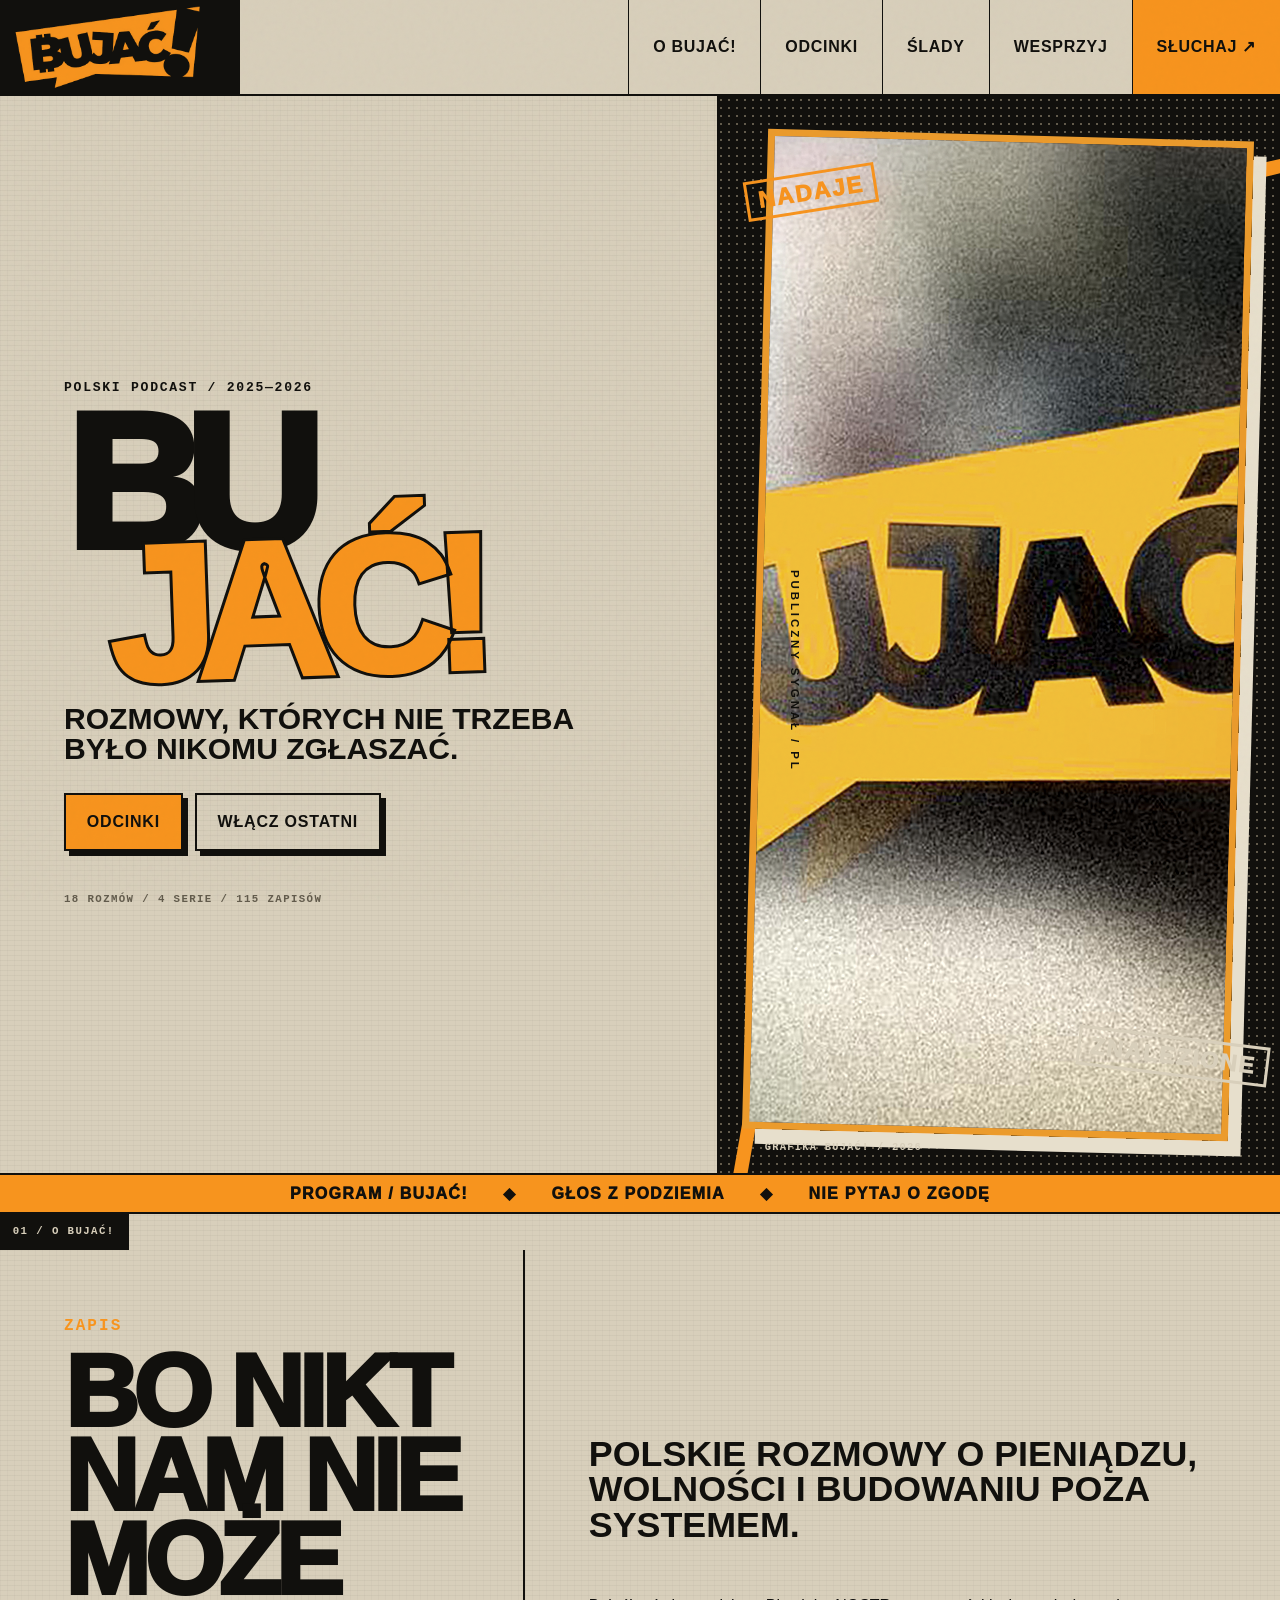
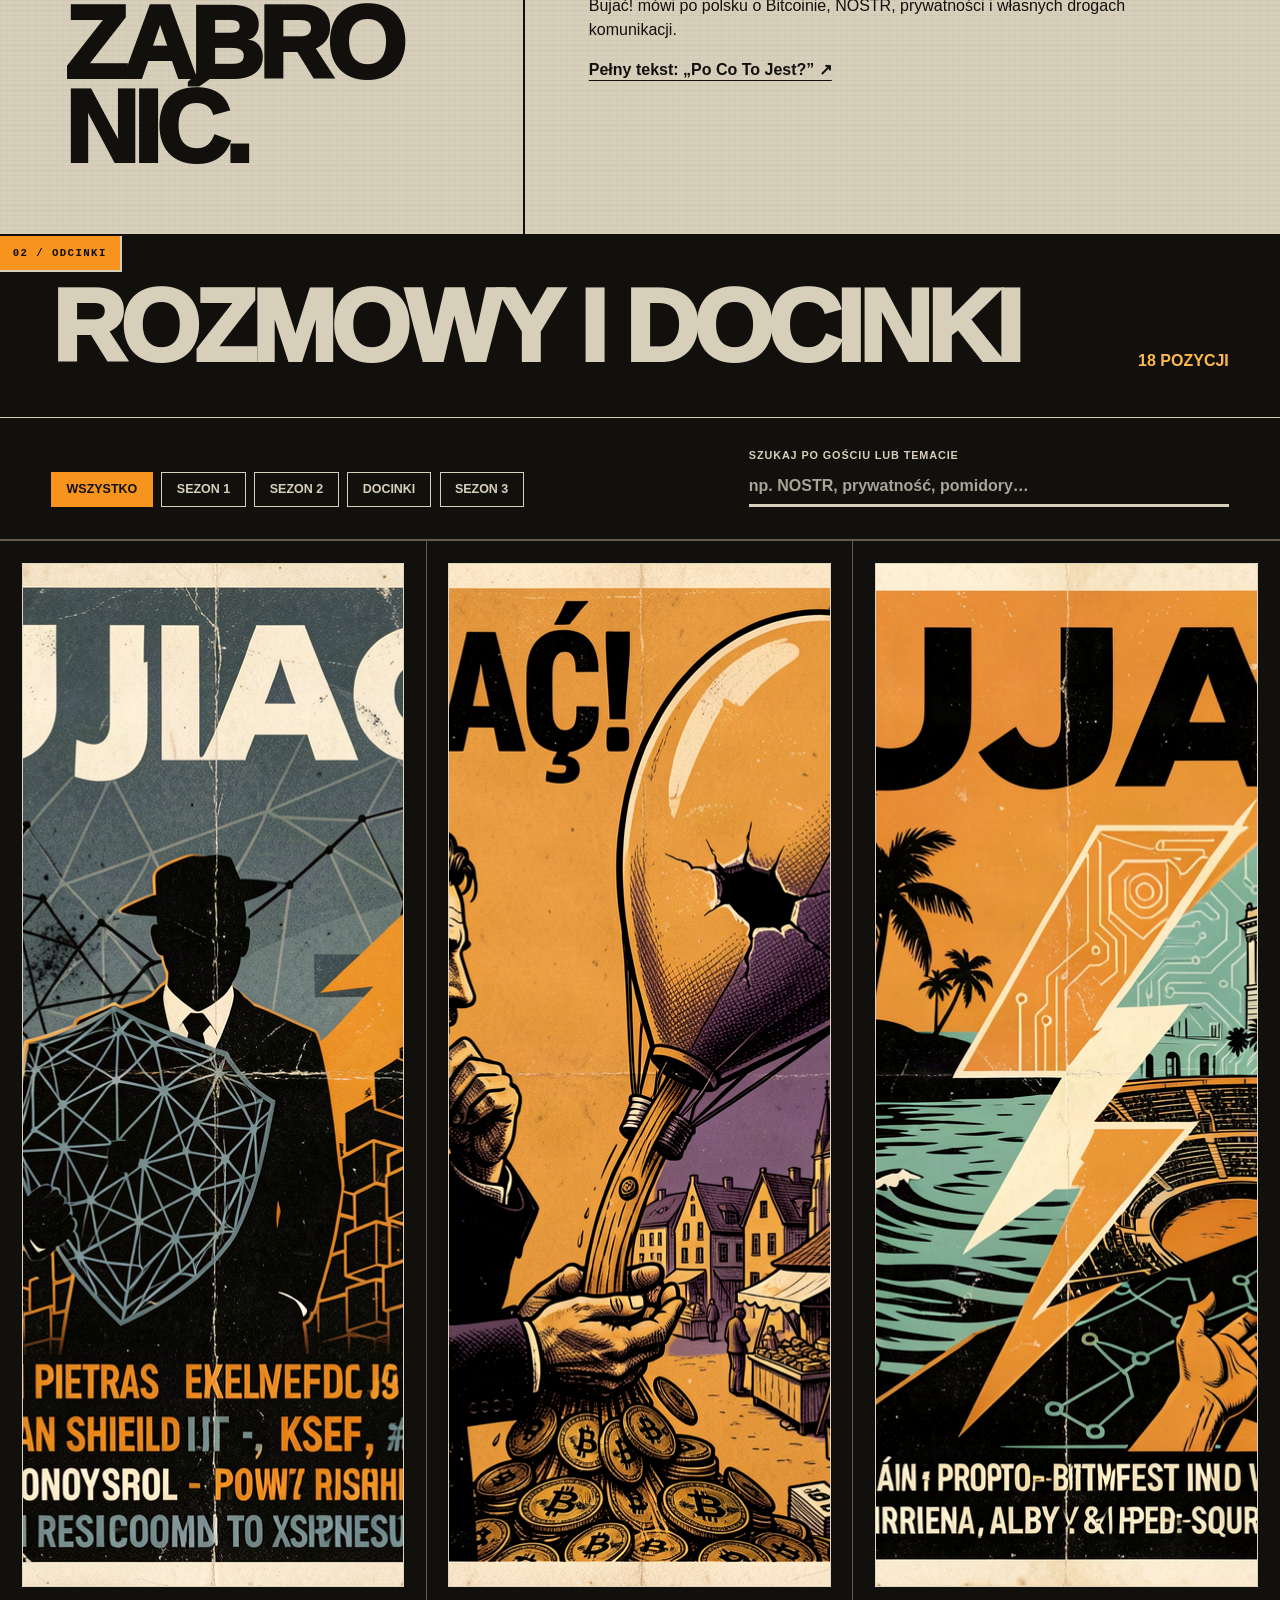
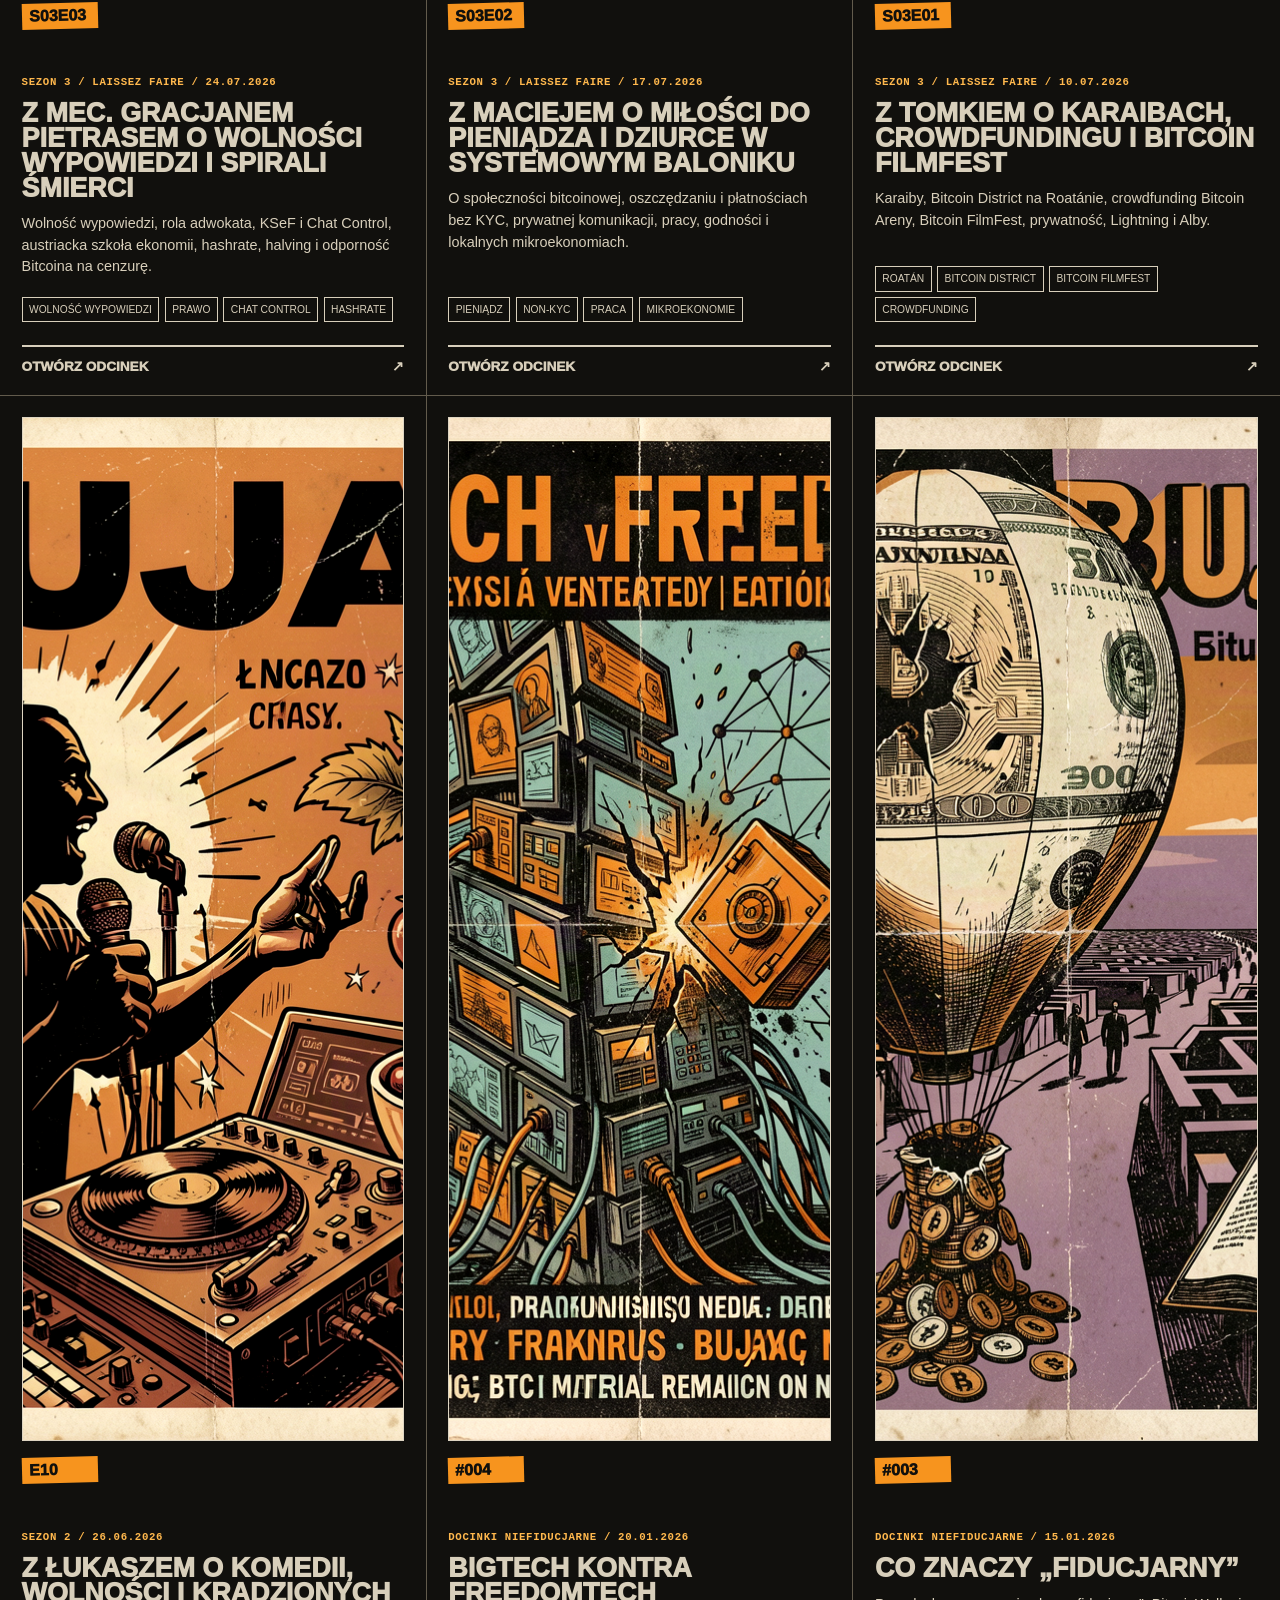
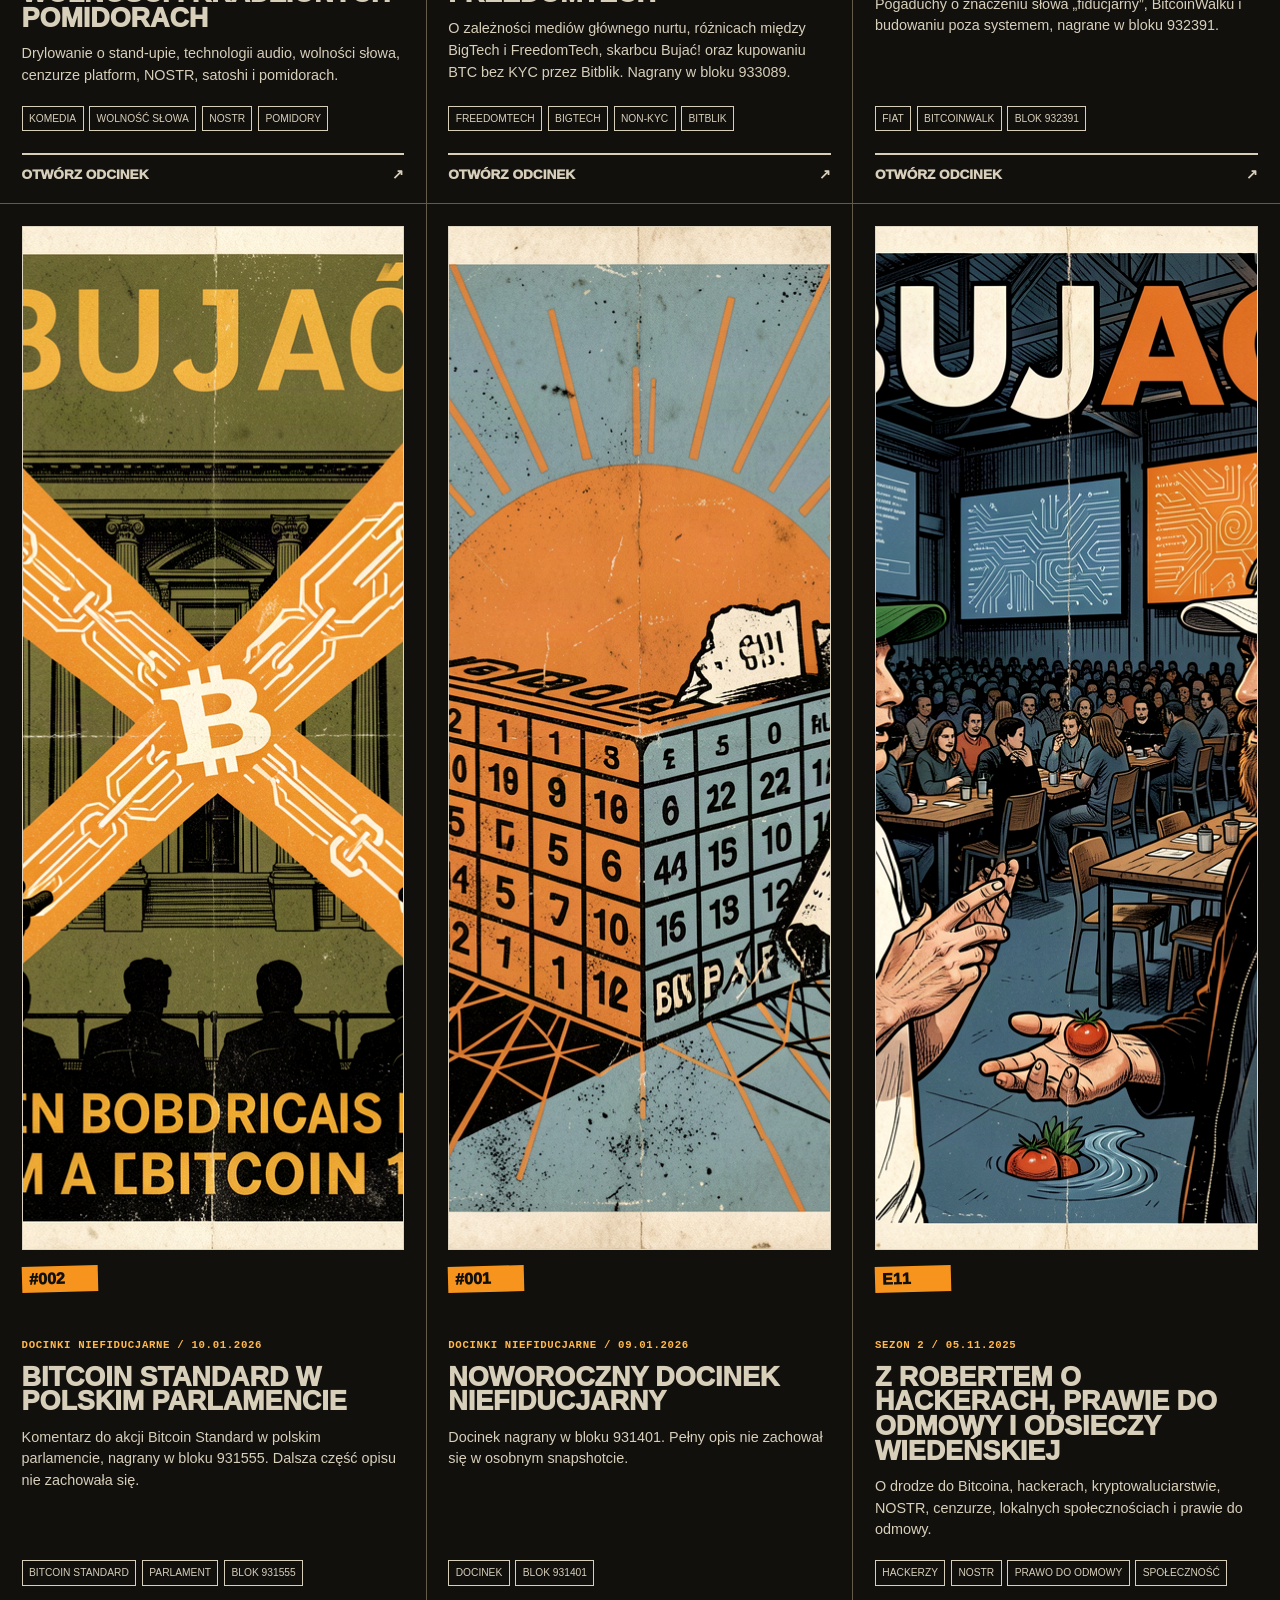
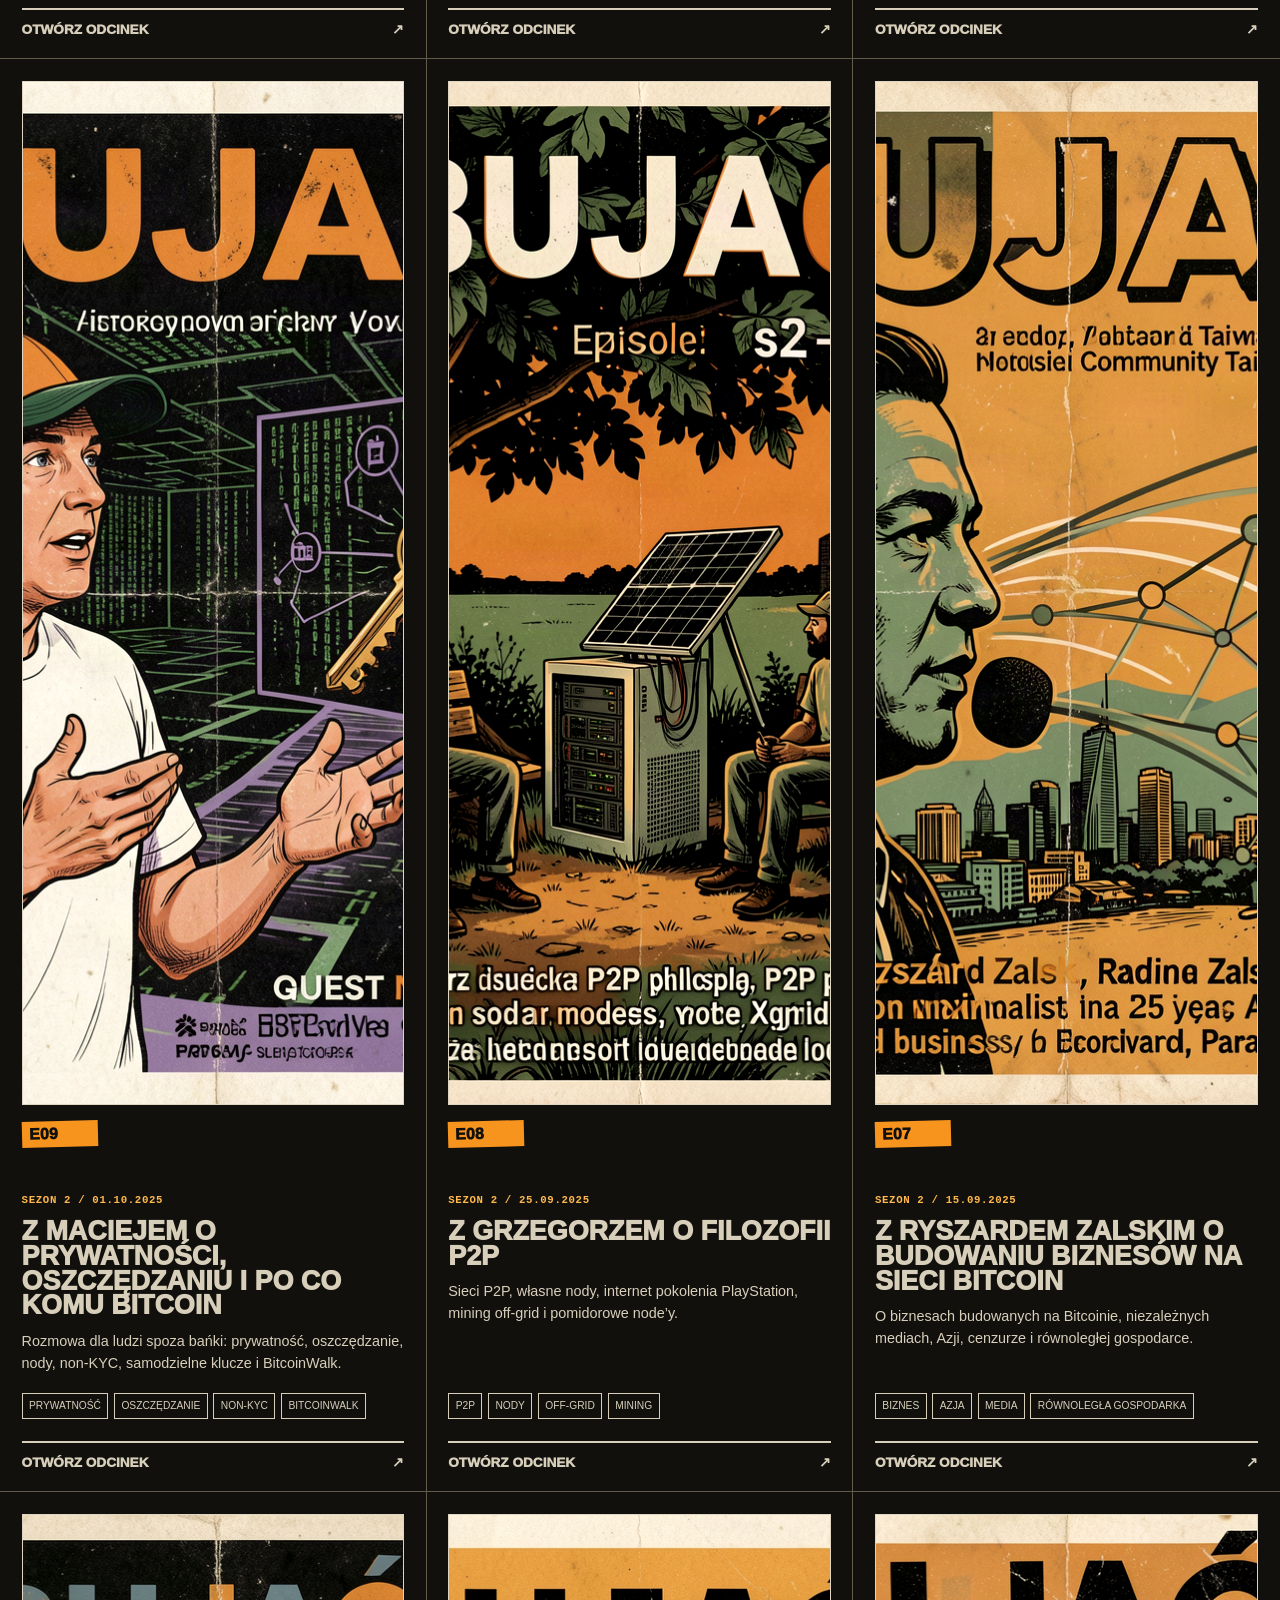
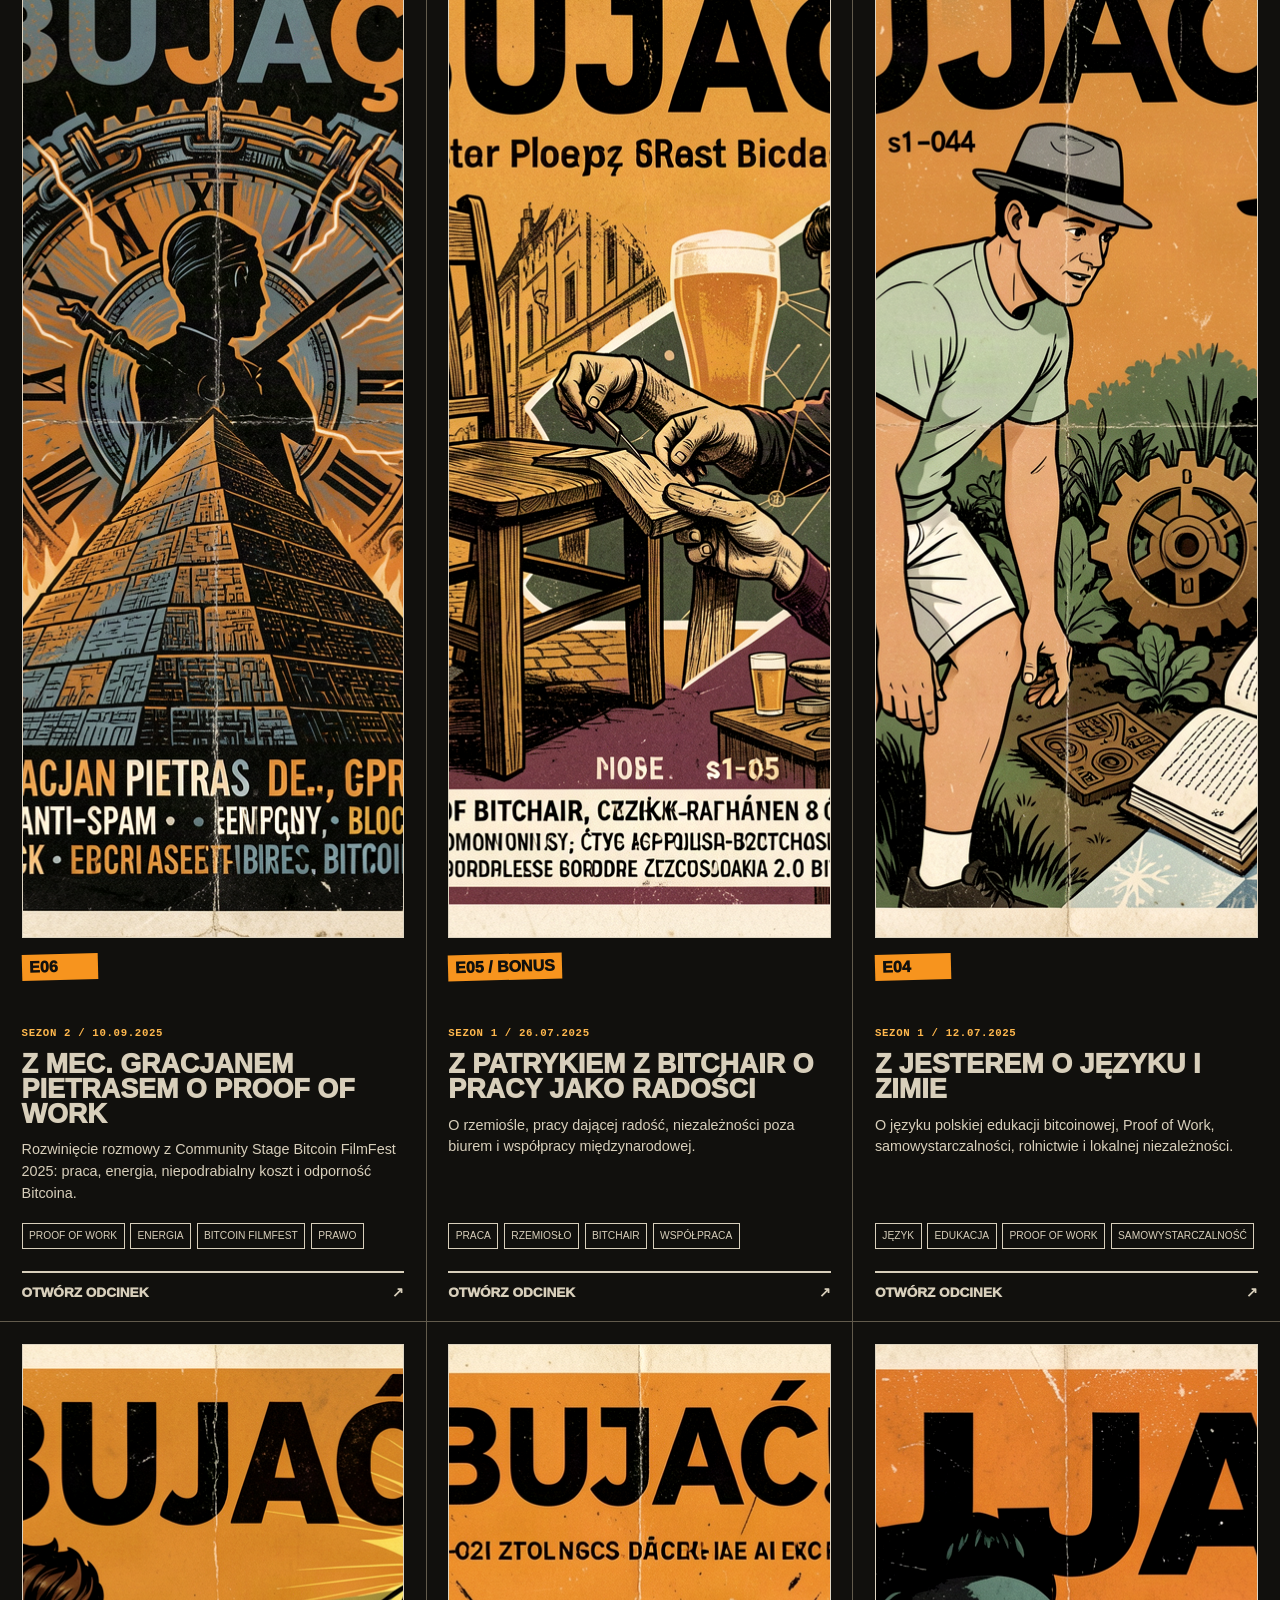
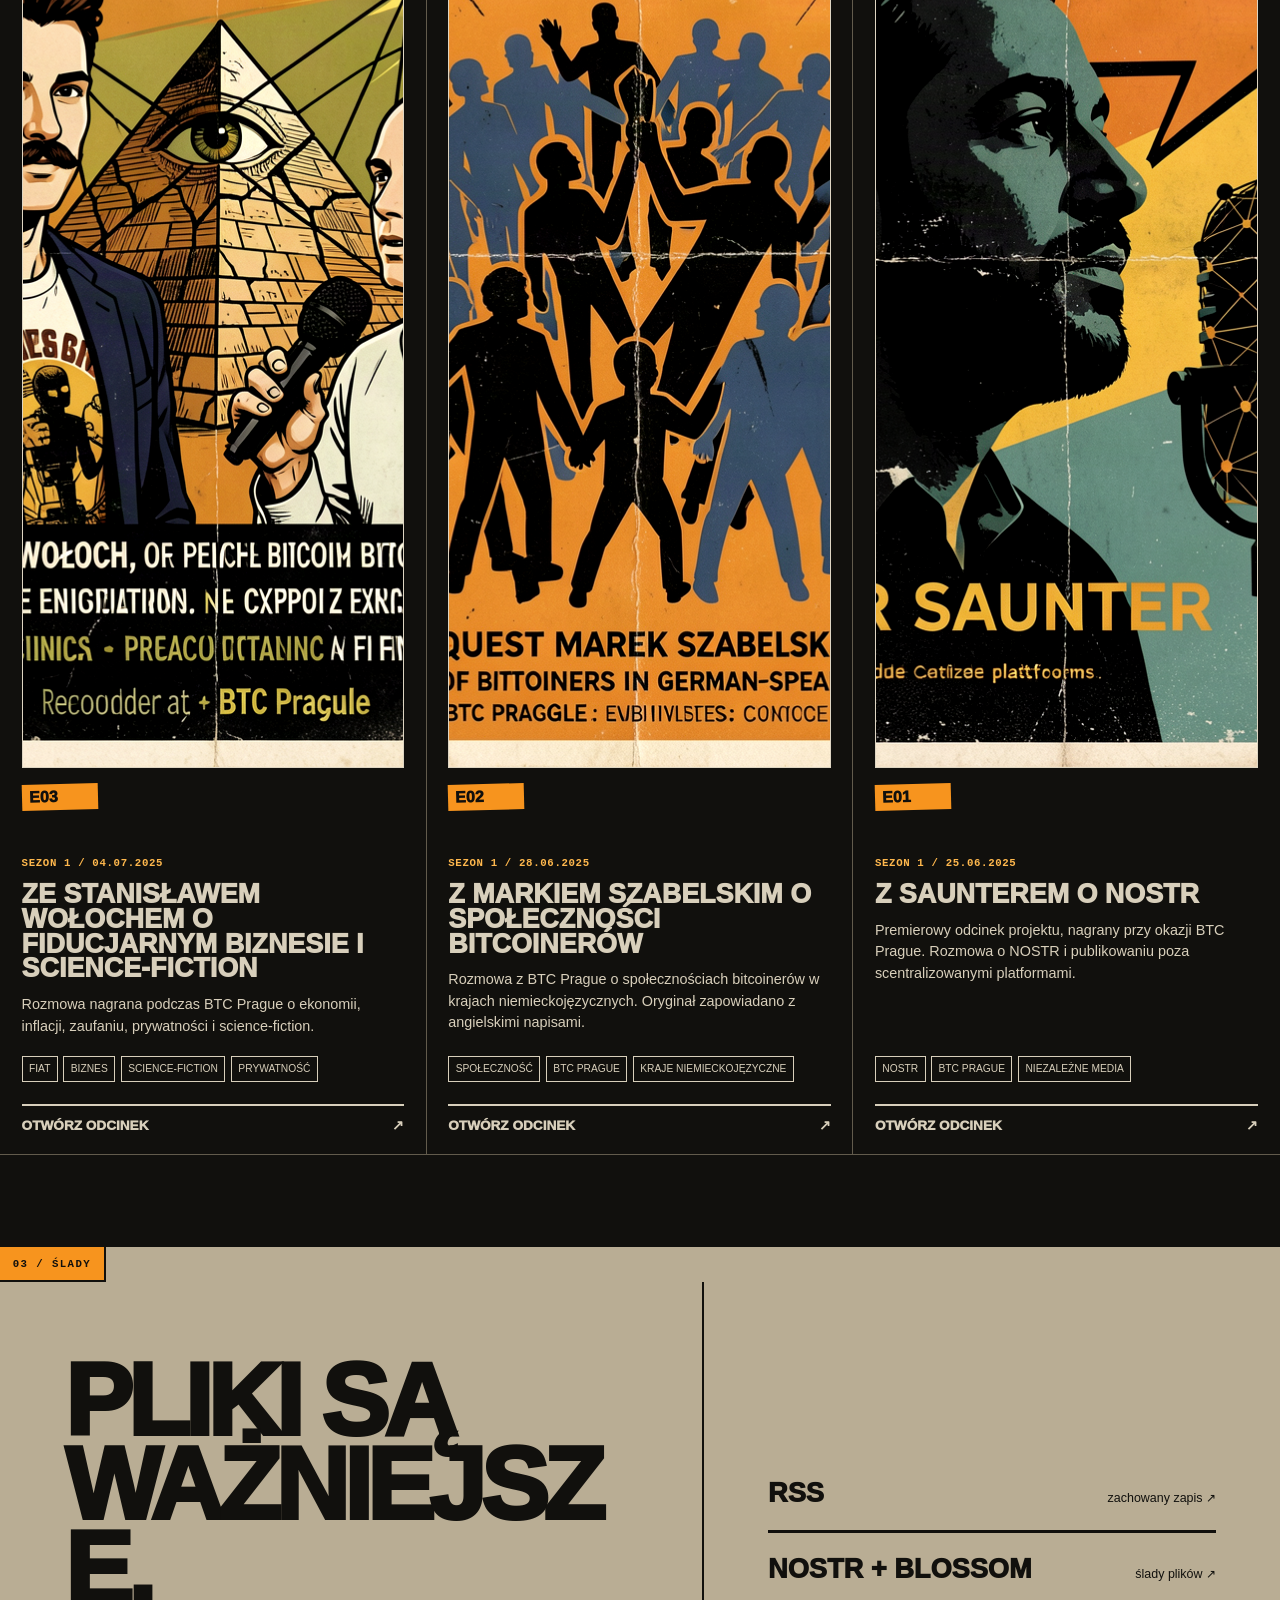
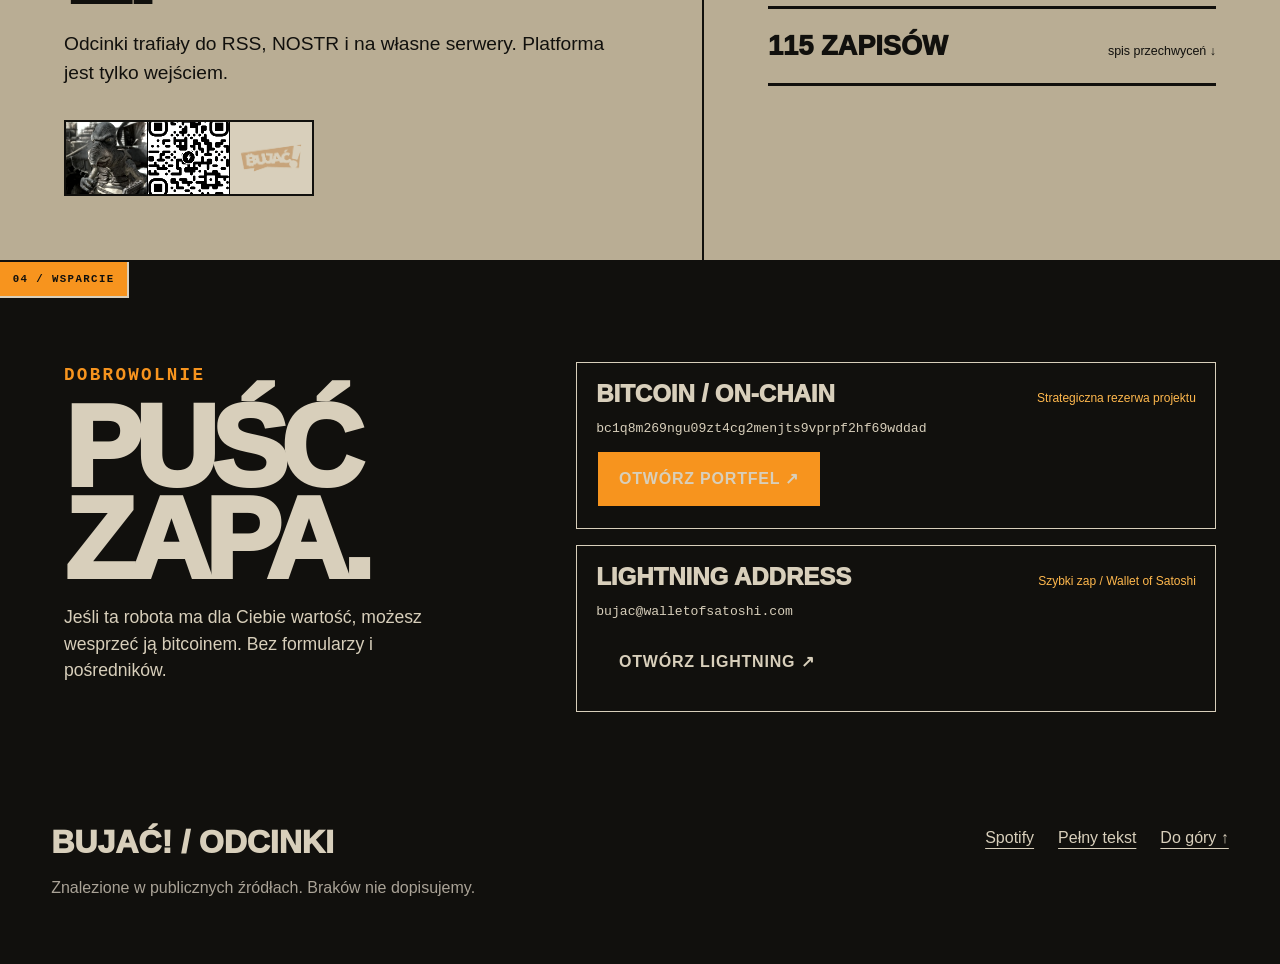
==== commit 0af00492: "add episode descriptions artwork and inline players" ====
--- a/index.html
+++ b/index.html
@@ -25,6 +25,7 @@
       <a href="#o-bujac">O Bujać!</a>
       <a href="#odcinki">Odcinki</a>
       <a href="#slady">Ślady</a>
+      <a href="#wsparcie">Wesprzyj</a>
     </nav>
     <a class="signal-link" href="https://open.spotify.com/show/7JKCgH1nxriBsh6y9JlfOY" target="_blank" rel="noreferrer">Słuchaj ↗</a>
   </header>
@@ -125,6 +126,29 @@
         </div>
       </div>
     </section>
+
+    <section class="support-section" id="wsparcie" aria-labelledby="support-title">
+      <div class="section-mark" aria-hidden="true">04 / WSPARCIE</div>
+      <div class="support-layout">
+        <div>
+          <p class="kicker">DOBROWOLNIE</p>
+          <h2 id="support-title">Puść zapa.</h2>
+          <p>Jeśli ta robota ma dla Ciebie wartość, możesz wesprzeć ją bitcoinem. Bez formularzy i pośredników.</p>
+        </div>
+        <div class="donation-list">
+          <div class="donation-item">
+            <div><strong>Bitcoin / on-chain</strong><span>Strategiczna rezerwa projektu</span></div>
+            <code>bc1q8m269ngu09zt4cg2menjts9vprpf2hf69wddad</code>
+            <a class="button button-primary" href="bitcoin:bc1q8m269ngu09zt4cg2menjts9vprpf2hf69wddad">Otwórz portfel ↗</a>
+          </div>
+          <div class="donation-item">
+            <div><strong>Lightning Address</strong><span>Szybki zap / Wallet of Satoshi</span></div>
+            <code>bujac@walletofsatoshi.com</code>
+            <a class="button button-ghost" href="lightning:bujac@walletofsatoshi.com">Otwórz Lightning ↗</a>
+          </div>
+        </div>
+      </div>
+    </section>
   </main>
 
   <footer>
@@ -146,6 +170,7 @@
 
   <template id="episode-template">
     <article class="episode-card">
+      <img class="episode-artwork" data-artwork alt="Grafika odcinka" width="1024" height="1024" loading="lazy">
       <div class="episode-index"></div>
       <div class="episode-meta"></div>
       <h3></h3>
--- a/styles.css
+++ b/styles.css
@@ -326,7 +326,7 @@
 }
 .episode-card {
   position: relative;
-  min-height: 390px;
+  min-height: 500px;
   padding: 1.35rem;
   display: flex;
   flex-direction: column;
@@ -335,6 +335,16 @@
   transition: background 140ms ease, color 140ms ease;
 }
 .episode-card:nth-child(3n) { border-right: 0; }
+.episode-artwork {
+  width: 100%;
+  aspect-ratio: 1;
+  object-fit: cover;
+  margin-bottom: 1rem;
+  border: 1px solid var(--paper);
+  background: var(--paper-deep);
+  filter: contrast(1.08) saturate(.9);
+}
+.episode-card:hover .episode-artwork { border-color: var(--ink); }
 .episode-card:hover { background: var(--paper); color: var(--ink); }
 .episode-index {
   width: fit-content;
@@ -403,6 +413,21 @@
 .infra-list a:hover { background: var(--ink); color: var(--paper); padding-inline: 1rem; }
 .infra-list strong { font: 950 1.7rem/1 var(--display); text-transform: uppercase; }
 .infra-list span { font-size: .78rem; text-align: right; }
+
+.support-section { color: var(--paper); background: var(--ink); border-bottom: var(--line); }
+.support-section .section-mark { background: var(--signal); color: var(--ink); border-color: var(--paper); }
+.support-layout { display: grid; grid-template-columns: .8fr 1.2fr; }
+.support-layout > div { min-width: 0; padding: clamp(2rem, 5vw, 5rem); }
+.support-layout > div:first-child { border-right: var(--line); }
+.support-section h2 { margin: .8rem 0 1.2rem; font: 950 clamp(4rem, 9vw, 8rem)/.8 var(--display); letter-spacing: -.06em; text-transform: uppercase; }
+.support-section p { max-width: 540px; font-size: 1.1rem; }
+.donation-list { display: grid; align-content: center; gap: 1rem; }
+.donation-item { display: grid; gap: .8rem; padding: 1.2rem; border: 1px solid var(--paper); }
+.donation-item > div { display: flex; justify-content: space-between; gap: 1rem; align-items: baseline; }
+.donation-item strong { font: 950 1.5rem/1 var(--display); text-transform: uppercase; }
+.donation-item span { color: var(--signal-light); font-size: .75rem; text-align: right; }
+.donation-item code { display: block; overflow-wrap: anywhere; color: var(--paper); font: .82rem/1.35 ui-monospace, monospace; }
+.donation-item .button { justify-self: start; }
 
 footer {
   min-height: 160px;
@@ -471,10 +496,13 @@
 .dialog-number { margin: 0; color: var(--signal); font: 950 1rem/1 var(--display); }
 .dialog-body h2 { margin: .5rem 0 1rem; max-width: 760px; font: 950 clamp(2.6rem, 6vw, 5.8rem)/.88 var(--display); text-transform: uppercase; letter-spacing: -.04em; }
 .dialog-lead { max-width: 680px; font-size: 1.08rem; }
+.episode-description { max-width: 720px; margin: 2rem 0; padding-top: 1.2rem; border-top: var(--line); }
+.episode-description h3 { margin: 0 0 1rem; font: 950 1.6rem/1 var(--display); text-transform: uppercase; }
+.episode-description p { line-height: 1.5; }
+.description-source, .description-missing { color: var(--graphite); font-size: .82rem; }
 .player-shell { margin: 2rem 0; border: var(--line); background: var(--ink); color: var(--paper); }
-.player-consent { padding: 1.5rem; display: grid; gap: 1rem; }
-.player-consent p { margin: 0; max-width: 620px; }
-.player-consent button { width: fit-content; }
+.player-inline, .player-missing { padding: 1.5rem; display: grid; gap: 1rem; }
+.player-inline p, .player-missing p { margin: 0; max-width: 620px; }
 .player-shell iframe { display: block; width: 100%; border: 0; min-height: 352px; }
 .player-shell iframe.spotify-frame { min-height: 152px; }
 .player-shell video { display: block; width: 100%; max-height: 70vh; }
@@ -494,8 +522,8 @@
   .hero-copy { min-height: 650px; }
   .hero-copy::after { display: none; }
   .hero-art { min-height: 620px; }
-  .manifest-grid, .infra-layout { grid-template-columns: minmax(0, 1fr); }
-  .manifest-grid > div:first-child, .infra-layout > div:first-child { border-right: 0; border-bottom: var(--line); }
+  .manifest-grid, .infra-layout, .support-layout { grid-template-columns: minmax(0, 1fr); }
+  .manifest-grid > div:first-child, .infra-layout > div:first-child, .support-layout > div:first-child { border-right: 0; border-bottom: var(--line); }
   .manifest-grid { min-height: 0; }
   .infra-list { min-width: 0; }
   .episode-grid { grid-template-columns: repeat(2, minmax(0, 1fr)); }
@@ -527,9 +555,11 @@
   .filters { padding-inline: 1rem; }
   .episode-grid { grid-template-columns: 1fr; }
   .episode-card, .episode-card:nth-child(3n) { border-right: 0; min-height: 420px; }
-  .infra-layout > div { padding: 3rem 1rem; }
+  .infra-layout > div, .support-layout > div { padding: 3rem 1rem; }
   .infra-list a { align-items: flex-start; flex-direction: column; }
   .infra-list span { text-align: left; }
+  .donation-item > div { align-items: flex-start; flex-direction: column; }
+  .donation-item span { text-align: left; }
   footer { flex-direction: column; }
   .footer-links { flex-wrap: wrap; }
   .episode-dialog { width: calc(100% - 1rem); max-height: calc(100vh - 1rem); box-shadow: 7px 7px 0 var(--signal); }
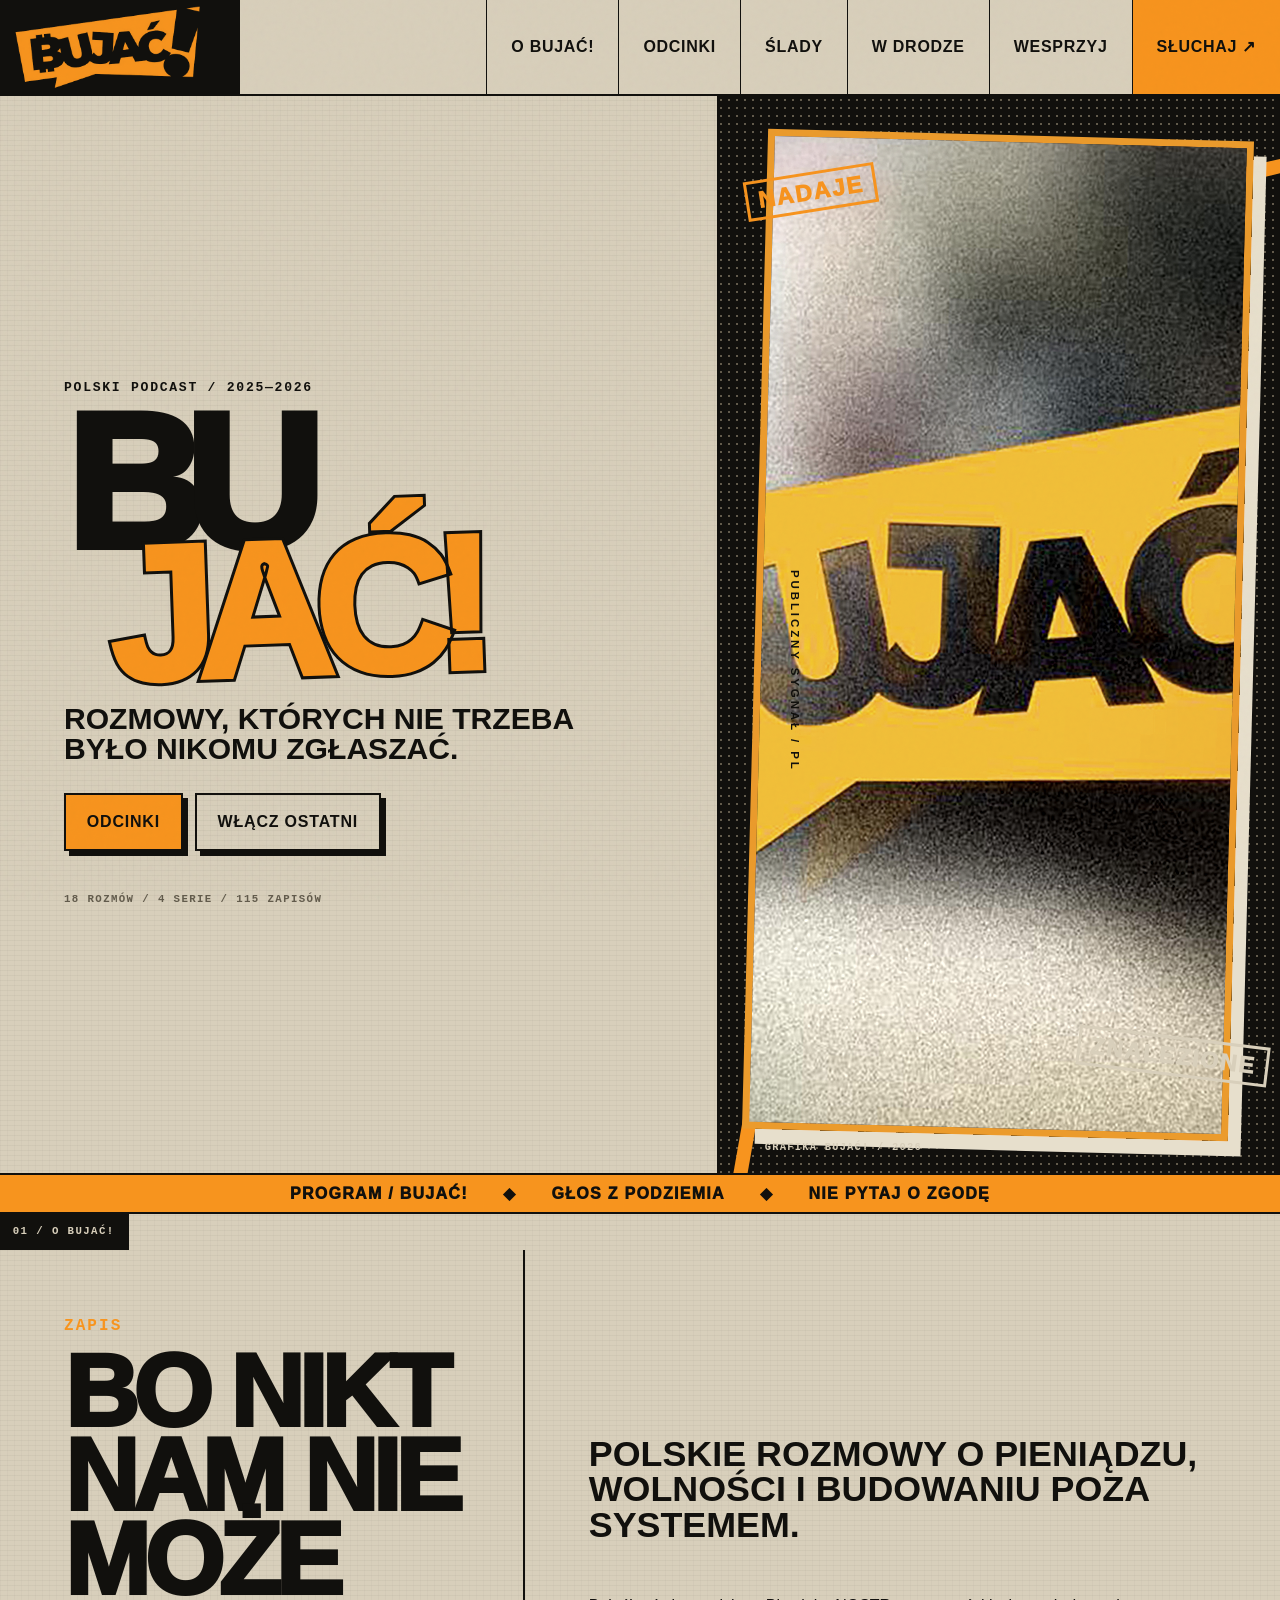
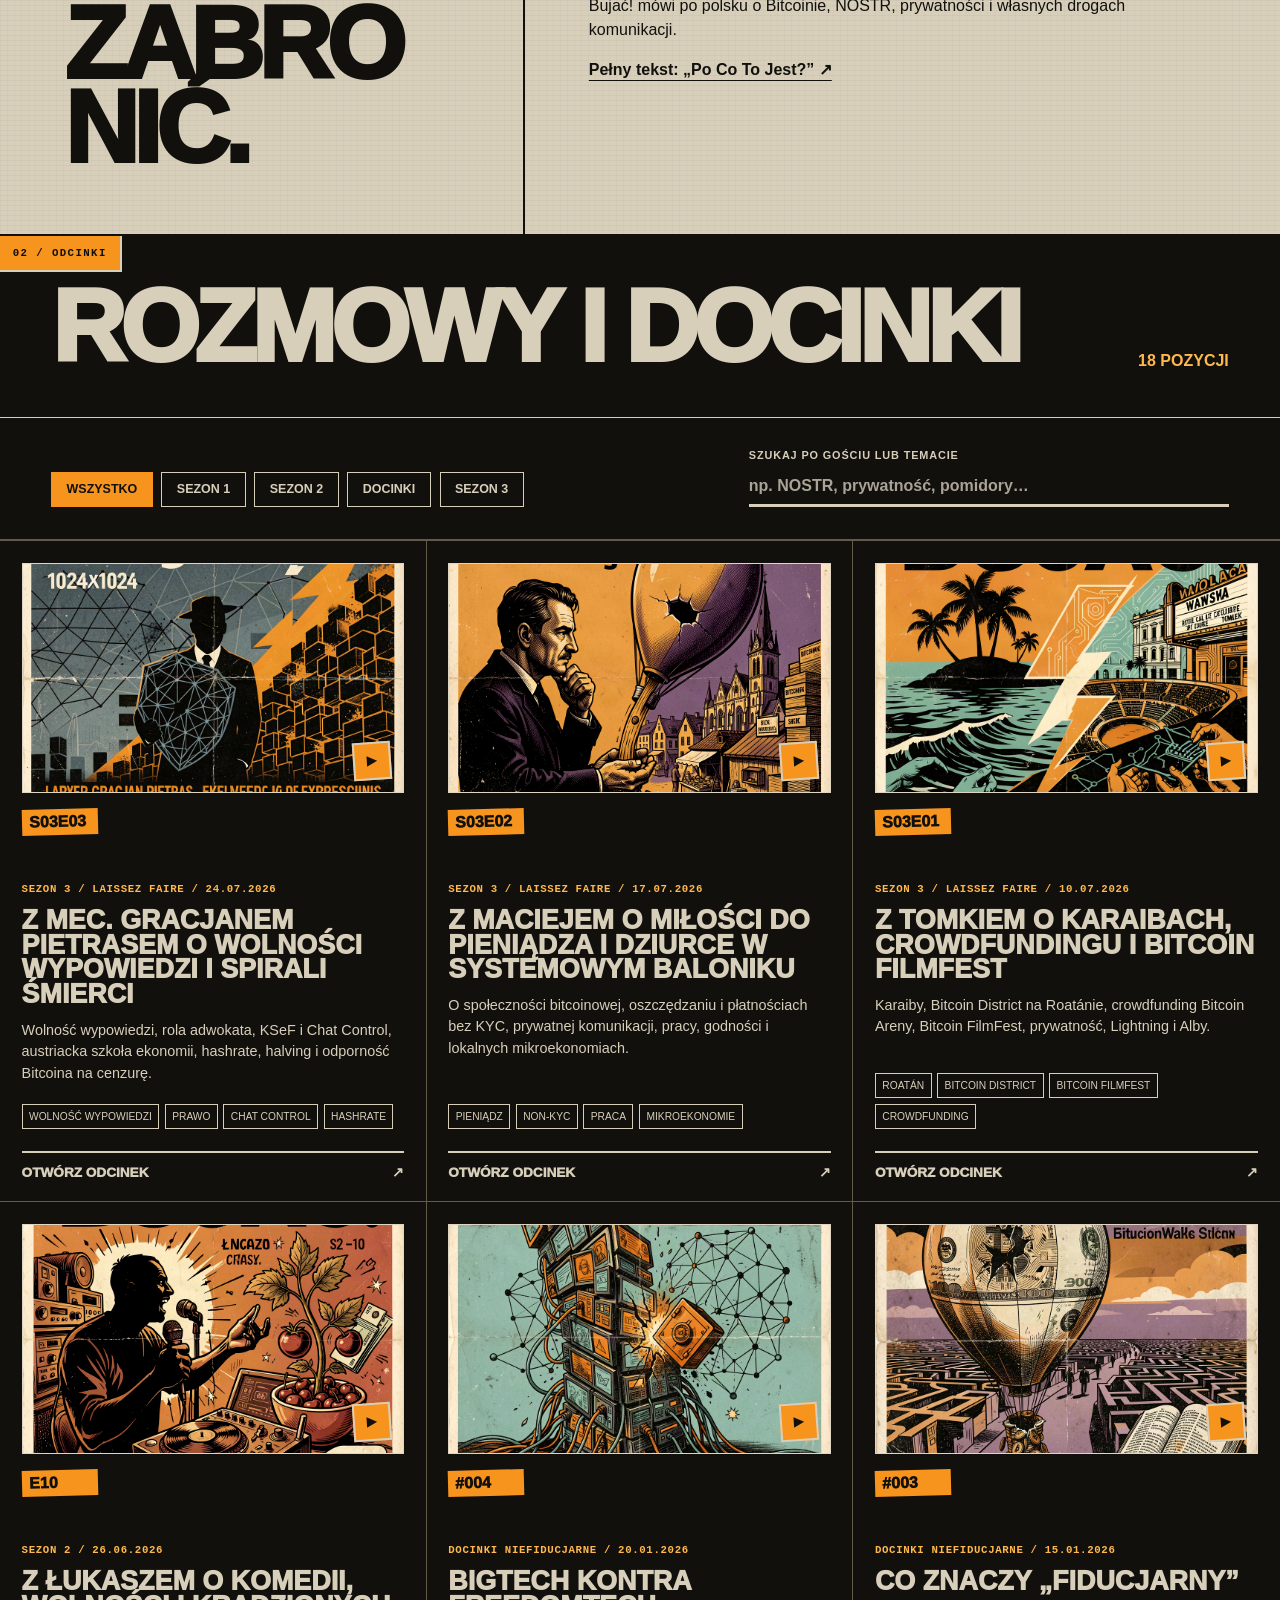
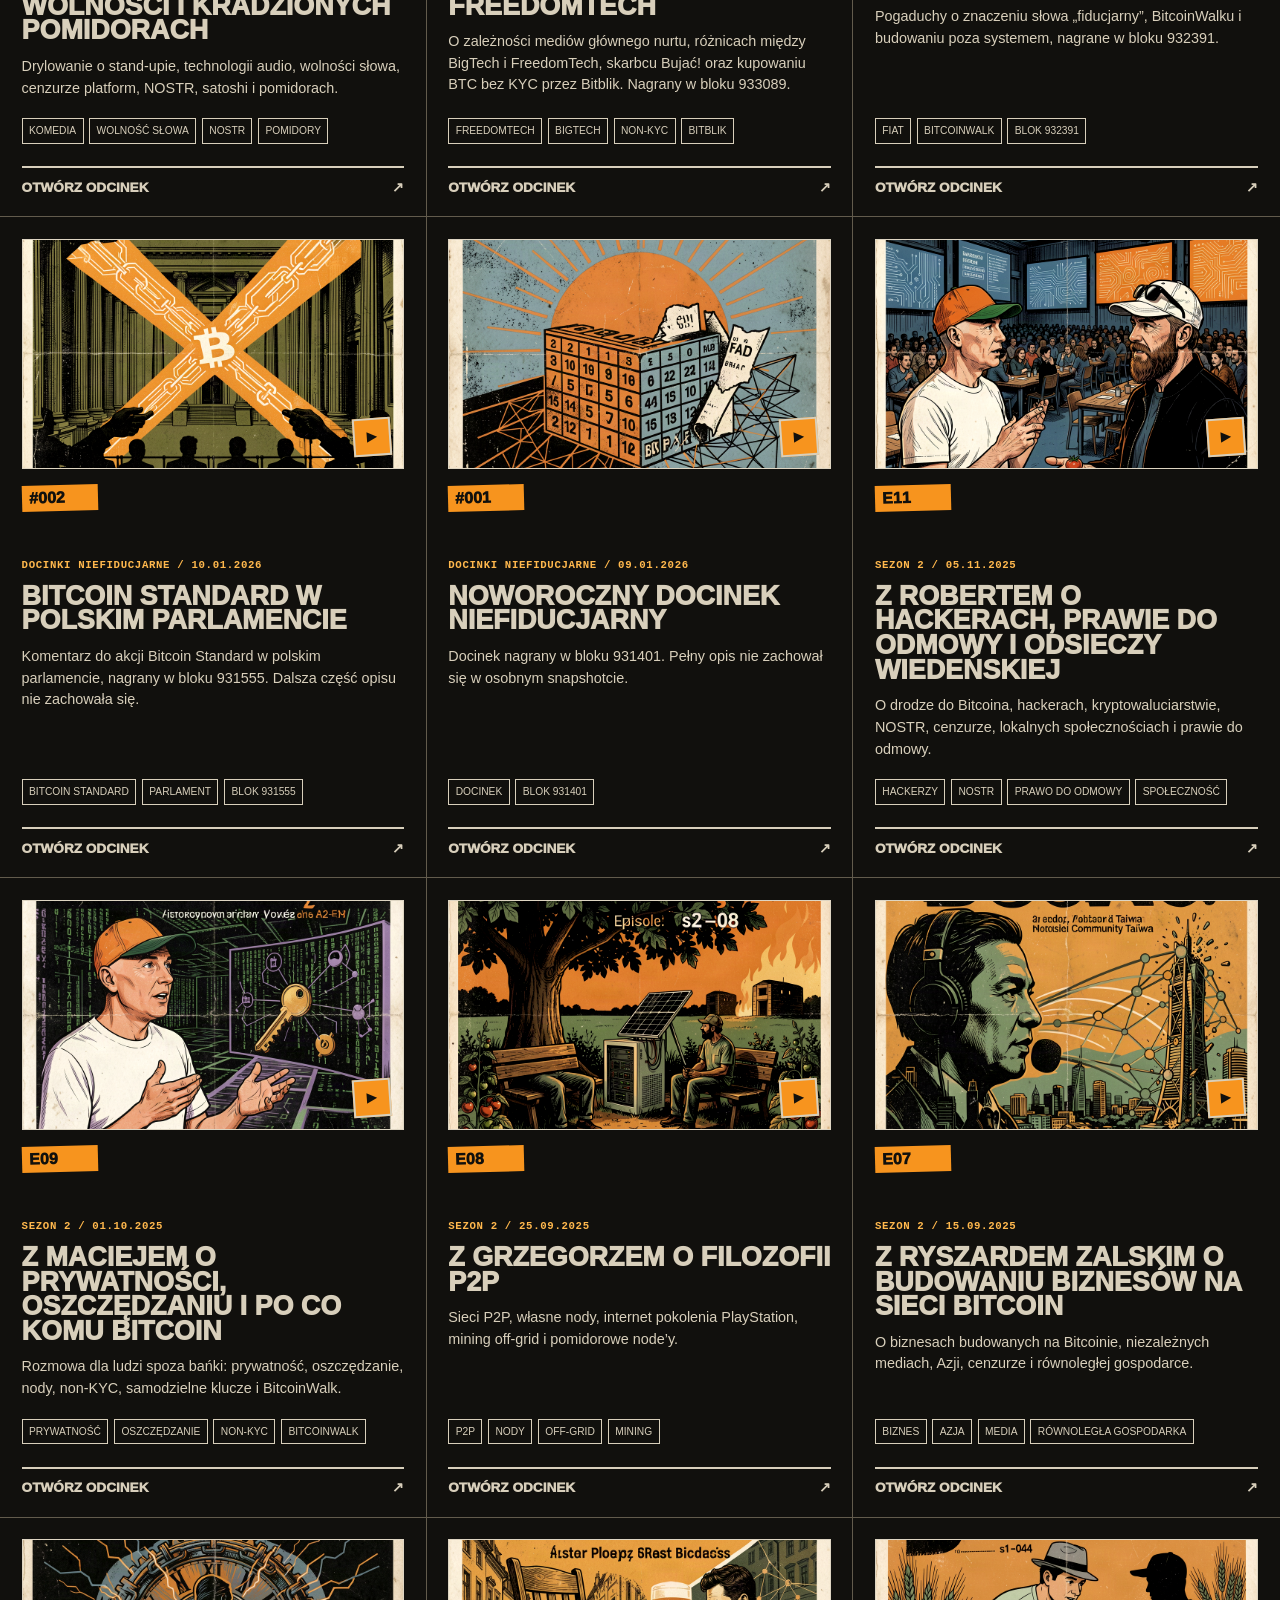
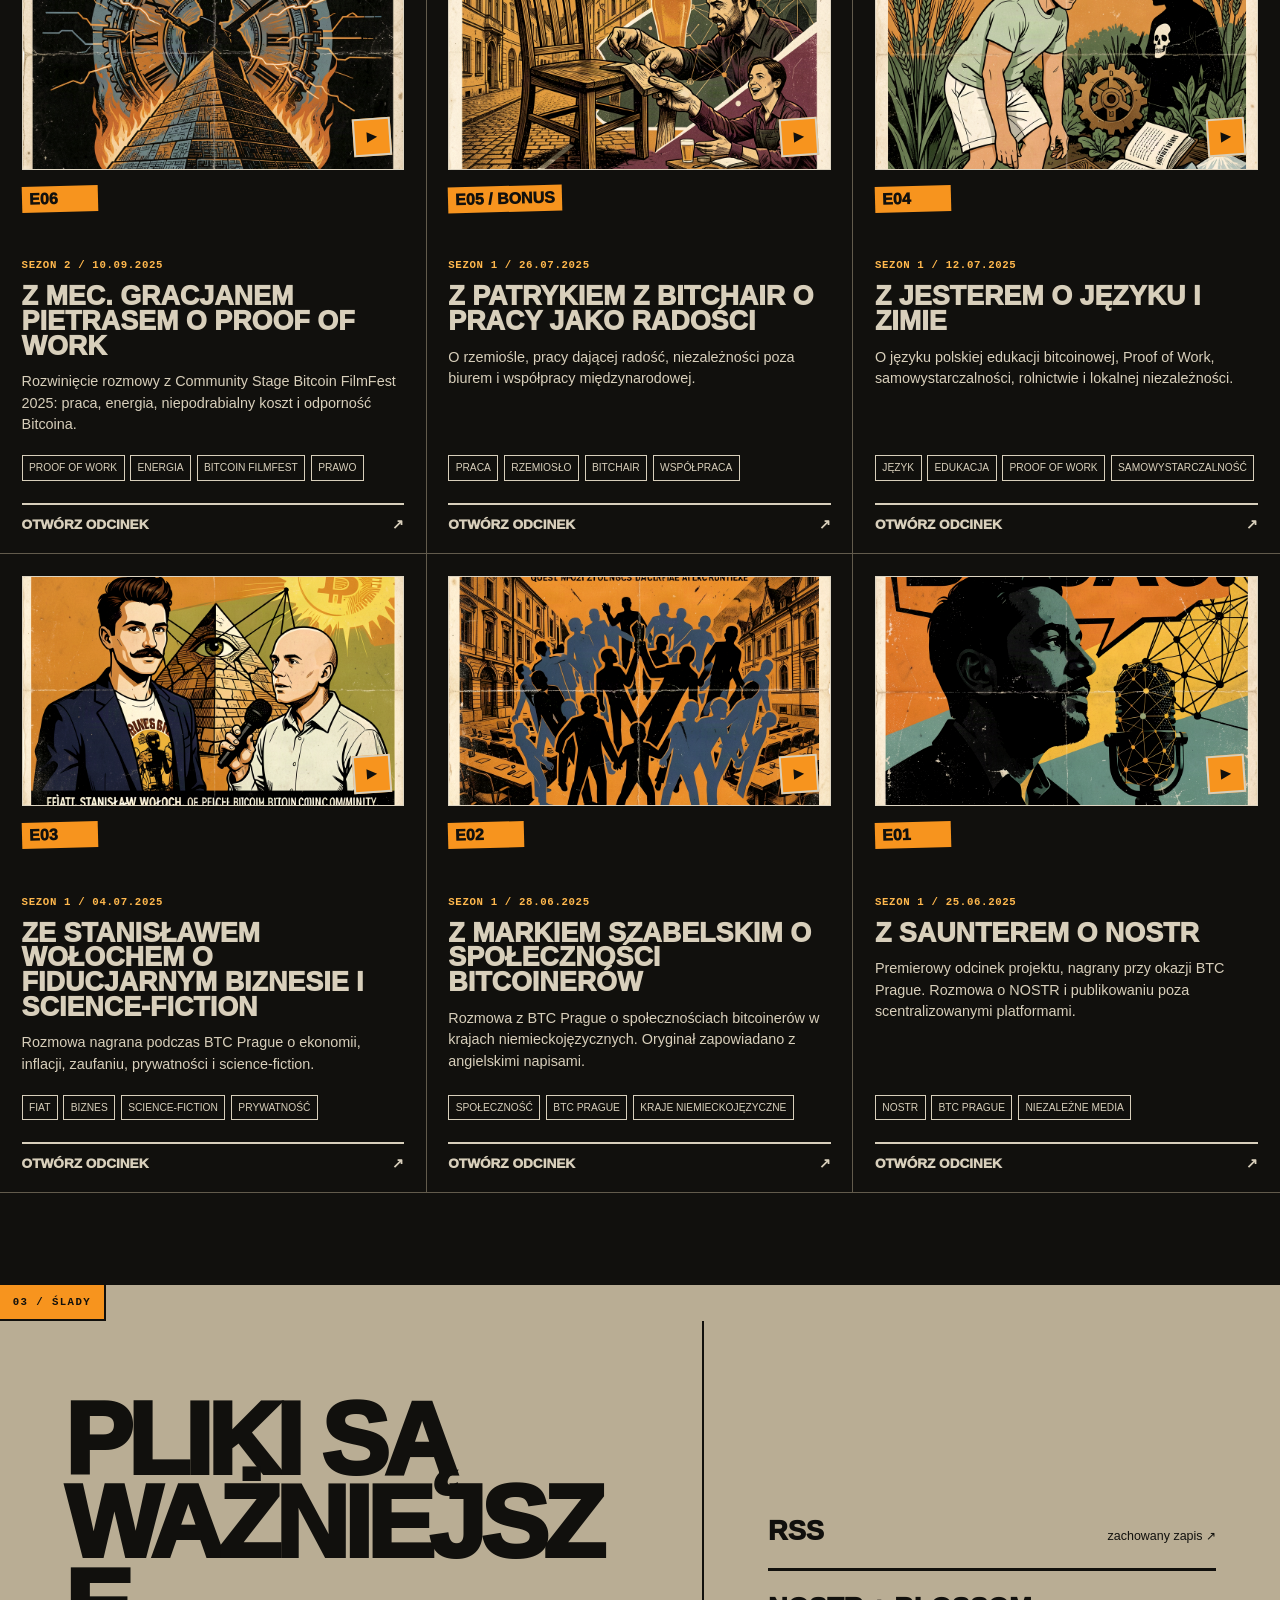
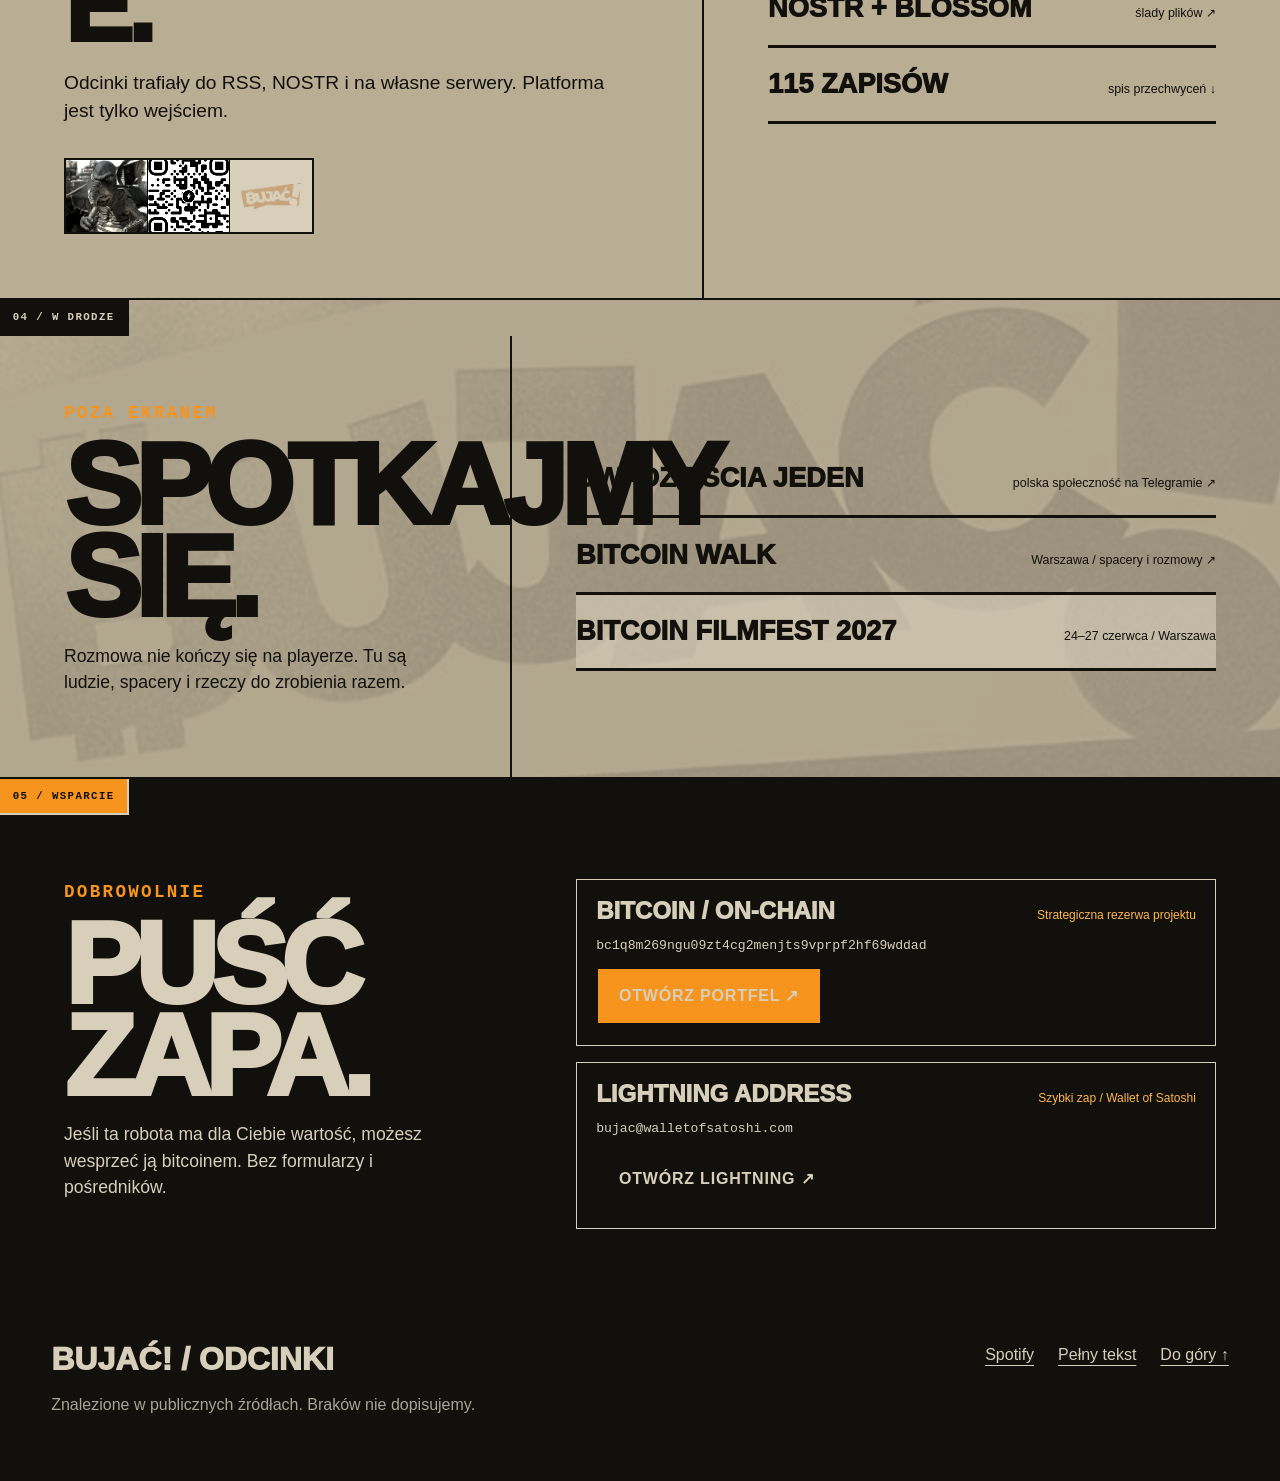
==== commit c4868374: "add compact card players and community links" ====
--- a/index.html
+++ b/index.html
@@ -25,6 +25,7 @@
       <a href="#o-bujac">O Bujać!</a>
       <a href="#odcinki">Odcinki</a>
       <a href="#slady">Ślady</a>
+      <a href="#w-drodze">W drodze</a>
       <a href="#wsparcie">Wesprzyj</a>
     </nav>
     <a class="signal-link" href="https://open.spotify.com/show/7JKCgH1nxriBsh6y9JlfOY" target="_blank" rel="noreferrer">Słuchaj ↗</a>
@@ -127,8 +128,33 @@
       </div>
     </section>
 
+    <section class="community-section" id="w-drodze" aria-labelledby="community-title">
+      <div class="section-mark" aria-hidden="true">04 / W DRODZE</div>
+      <div class="community-layout">
+        <div>
+          <p class="kicker">POZA EKRANEM</p>
+          <h2 id="community-title">Spotkajmy się.</h2>
+          <p>Rozmowa nie kończy się na playerze. Tu są ludzie, spacery i rzeczy do zrobienia razem.</p>
+        </div>
+        <div class="community-links">
+          <a href="https://t.me/DwadziesciaJeden" target="_blank" rel="noreferrer">
+            <strong>Dwadzieścia Jeden</strong>
+            <span>polska społeczność na Telegramie ↗</span>
+          </a>
+          <a href="https://bitcoinwalk.org/warszawa/" target="_blank" rel="noreferrer">
+            <strong>Bitcoin Walk</strong>
+            <span>Warszawa / spacery i rozmowy ↗</span>
+          </a>
+          <div class="event-card">
+            <strong>Bitcoin FilmFest 2027</strong>
+            <span>24–27 czerwca / Warszawa</span>
+          </div>
+        </div>
+      </div>
+    </section>
+
     <section class="support-section" id="wsparcie" aria-labelledby="support-title">
-      <div class="section-mark" aria-hidden="true">04 / WSPARCIE</div>
+      <div class="section-mark" aria-hidden="true">05 / WSPARCIE</div>
       <div class="support-layout">
         <div>
           <p class="kicker">DOBROWOLNIE</p>
@@ -170,7 +196,11 @@
 
   <template id="episode-template">
     <article class="episode-card">
-      <img class="episode-artwork" data-artwork alt="Grafika odcinka" width="1024" height="1024" loading="lazy">
+      <button class="artwork-button" type="button" aria-label="Odtwórz odcinek z grafiki" aria-expanded="false">
+        <img class="episode-artwork" data-artwork alt="Grafika odcinka" width="1024" height="1024" loading="lazy">
+        <span class="artwork-play" aria-hidden="true">▶</span>
+      </button>
+      <div class="card-player" data-card-player hidden></div>
       <div class="episode-index"></div>
       <div class="episode-meta"></div>
       <h3></h3>
--- a/styles.css
+++ b/styles.css
@@ -326,7 +326,7 @@
 }
 .episode-card {
   position: relative;
-  min-height: 500px;
+  min-height: 0;
   padding: 1.35rem;
   display: flex;
   flex-direction: column;
@@ -335,16 +335,44 @@
   transition: background 140ms ease, color 140ms ease;
 }
 .episode-card:nth-child(3n) { border-right: 0; }
+.artwork-button {
+  position: relative;
+  display: block;
+  width: 100%;
+  padding: 0;
+  border: 0;
+  background: transparent;
+  color: inherit;
+  cursor: pointer;
+}
 .episode-artwork {
   width: 100%;
-  aspect-ratio: 1;
+  height: clamp(190px, 18vw, 280px);
+  aspect-ratio: auto;
   object-fit: cover;
   margin-bottom: 1rem;
   border: 1px solid var(--paper);
   background: var(--paper-deep);
   filter: contrast(1.08) saturate(.9);
 }
-.episode-card:hover .episode-artwork { border-color: var(--ink); }
+.artwork-play {
+  position: absolute;
+  right: .8rem;
+  bottom: 1.8rem;
+  display: grid;
+  width: 2.4rem;
+  height: 2.4rem;
+  place-items: center;
+  border: 2px solid var(--paper);
+  background: var(--signal);
+  color: var(--ink);
+  font-size: .85rem;
+  line-height: 1;
+  transform: rotate(-4deg);
+}
+.artwork-button:hover .episode-artwork,
+.artwork-button:focus-visible .episode-artwork { border-color: var(--signal); }
+.artwork-button:hover .artwork-play { transform: rotate(4deg) scale(1.08); }
 .episode-card:hover { background: var(--paper); color: var(--ink); }
 .episode-index {
   width: fit-content;
@@ -377,6 +405,10 @@
 }
 .card-action:hover span { transform: translate(3px, -3px); }
 .card-action span { transition: transform 120ms ease; }
+.card-player { margin: 0 0 1rem; border: 1px solid var(--paper); background: var(--ink); }
+.player-missing-copy { margin: 0; padding: 1rem; color: var(--paper); font-size: .78rem; }
+.card-player iframe { display: block; width: 100%; min-height: 152px; border: 0; }
+.card-player video { display: block; width: 100%; max-height: 220px; }
 .empty-state, .no-script { margin: 3rem clamp(1rem, 4vw, 4rem); padding: 2rem; border: 2px solid var(--signal); }
 
 .infrastructure-section { background: var(--paper-deep); }
@@ -428,6 +460,37 @@
 .donation-item span { color: var(--signal-light); font-size: .75rem; text-align: right; }
 .donation-item code { display: block; overflow-wrap: anywhere; color: var(--paper); font: .82rem/1.35 ui-monospace, monospace; }
 .donation-item .button { justify-self: start; }
+
+.community-section {
+  position: relative;
+  isolation: isolate;
+  overflow: hidden;
+  background: var(--paper-deep);
+  border-bottom: var(--line);
+}
+.community-section::before {
+  content: "";
+  position: absolute;
+  inset: -8%;
+  z-index: -1;
+  background: url("assets/bujac-podcast.jpg") center / cover no-repeat;
+  background-attachment: fixed;
+  filter: grayscale(1) contrast(1.25);
+  mix-blend-mode: multiply;
+  opacity: .16;
+  transform: rotate(-2deg) scale(1.06);
+}
+.community-layout { display: grid; grid-template-columns: .8fr 1.2fr; }
+.community-layout > div { min-width: 0; padding: clamp(2rem, 5vw, 5rem); }
+.community-layout > div:first-child { border-right: var(--line); }
+.community-section h2 { margin: .8rem 0 1.2rem; font: 950 clamp(4rem, 9vw, 8rem)/.8 var(--display); letter-spacing: -.06em; text-transform: uppercase; }
+.community-section p { max-width: 540px; font-size: 1.1rem; }
+.community-links { display: grid; align-content: center; }
+.community-links a, .event-card { display: flex; justify-content: space-between; align-items: baseline; gap: 1rem; padding: 1.4rem 0; border-bottom: 3px solid var(--ink); text-decoration: none; }
+.community-links a:hover { background: var(--signal); padding-inline: 1rem; }
+.community-links strong { font: 950 1.7rem/1 var(--display); text-transform: uppercase; }
+.community-links span { font-size: .78rem; text-align: right; }
+.event-card { background: rgba(216, 207, 187, .64); }
 
 footer {
   min-height: 160px;
@@ -522,8 +585,8 @@
   .hero-copy { min-height: 650px; }
   .hero-copy::after { display: none; }
   .hero-art { min-height: 620px; }
-  .manifest-grid, .infra-layout, .support-layout { grid-template-columns: minmax(0, 1fr); }
-  .manifest-grid > div:first-child, .infra-layout > div:first-child, .support-layout > div:first-child { border-right: 0; border-bottom: var(--line); }
+  .manifest-grid, .infra-layout, .community-layout, .support-layout { grid-template-columns: minmax(0, 1fr); }
+  .manifest-grid > div:first-child, .infra-layout > div:first-child, .community-layout > div:first-child, .support-layout > div:first-child { border-right: 0; border-bottom: var(--line); }
   .manifest-grid { min-height: 0; }
   .infra-list { min-width: 0; }
   .episode-grid { grid-template-columns: repeat(2, minmax(0, 1fr)); }
@@ -555,11 +618,14 @@
   .filters { padding-inline: 1rem; }
   .episode-grid { grid-template-columns: 1fr; }
   .episode-card, .episode-card:nth-child(3n) { border-right: 0; min-height: 420px; }
-  .infra-layout > div, .support-layout > div { padding: 3rem 1rem; }
+  .infra-layout > div, .community-layout > div, .support-layout > div { padding: 3rem 1rem; }
   .infra-list a { align-items: flex-start; flex-direction: column; }
   .infra-list span { text-align: left; }
   .donation-item > div { align-items: flex-start; flex-direction: column; }
   .donation-item span { text-align: left; }
+  .community-section::before { background-attachment: scroll; opacity: .1; }
+  .community-links a, .event-card { align-items: flex-start; flex-direction: column; }
+  .community-links span { text-align: left; }
   footer { flex-direction: column; }
   .footer-links { flex-wrap: wrap; }
   .episode-dialog { width: calc(100% - 1rem); max-height: calc(100vh - 1rem); box-shadow: 7px 7px 0 var(--signal); }
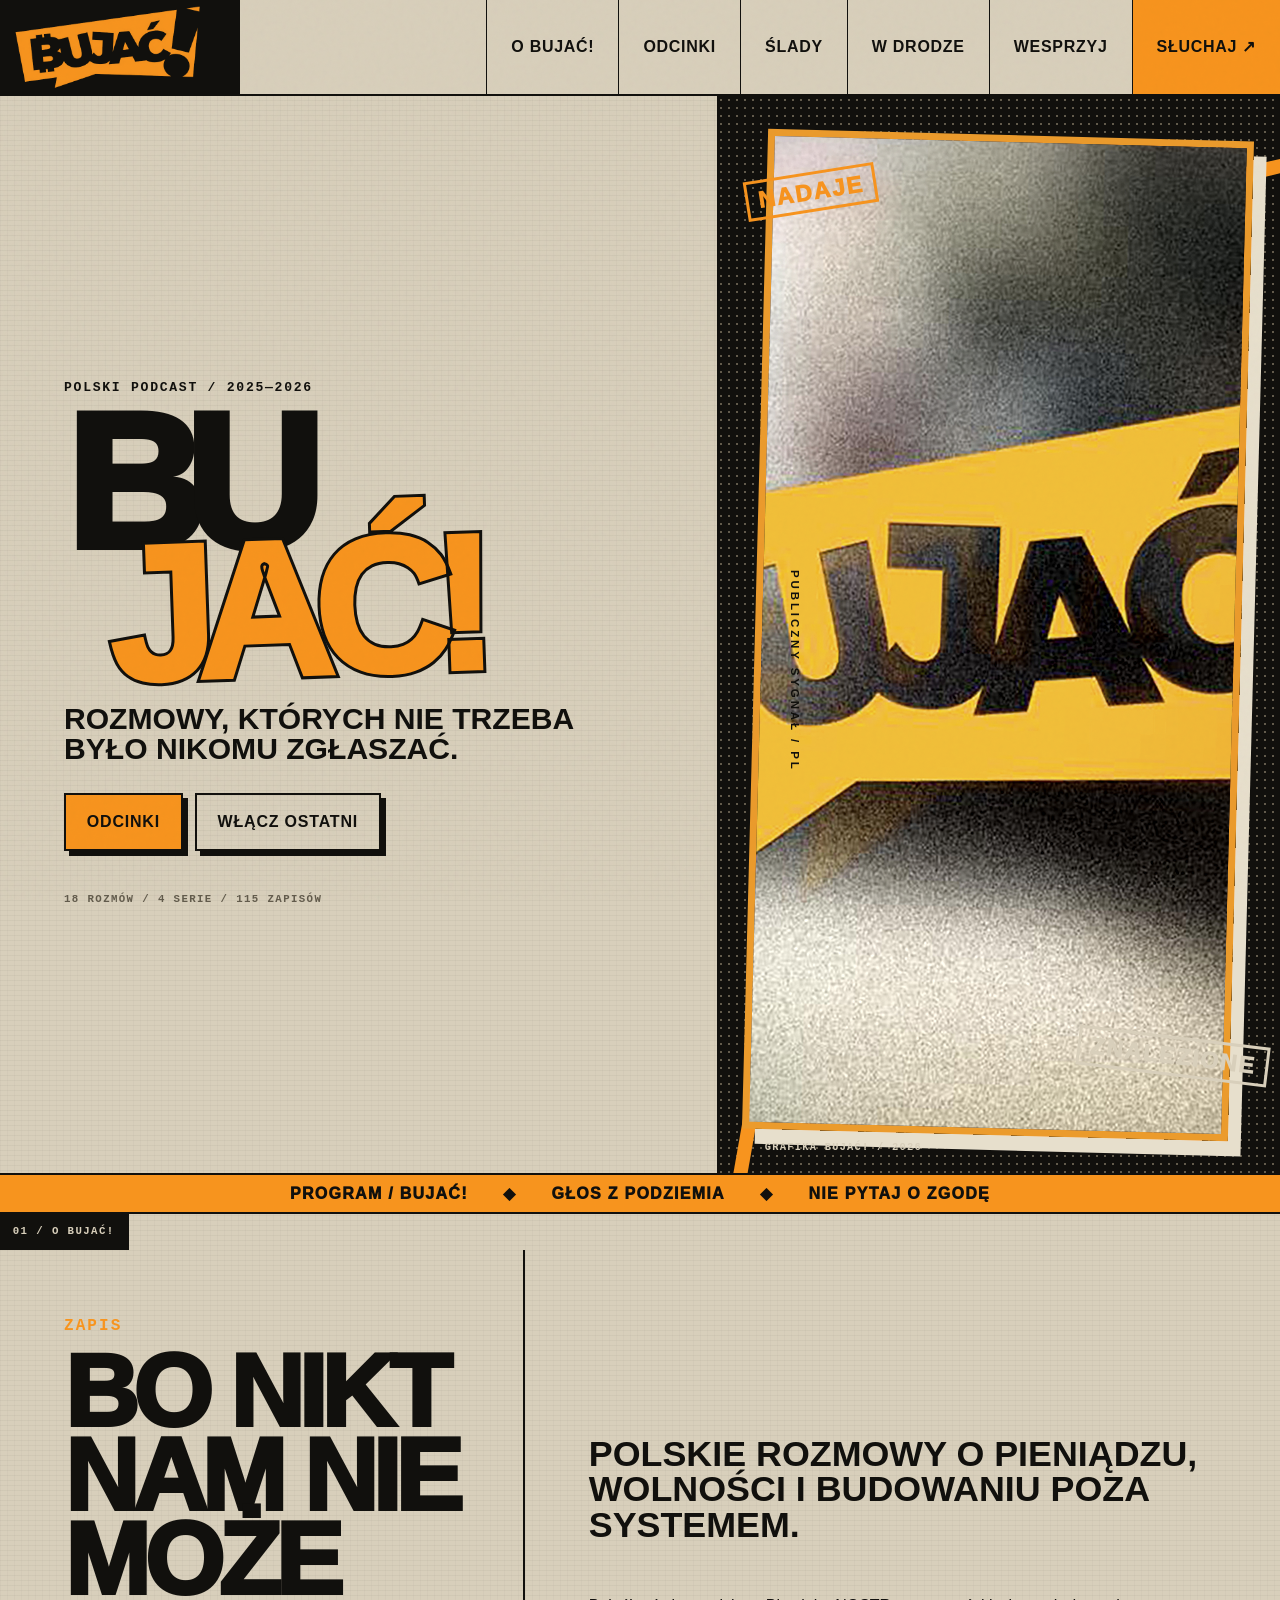
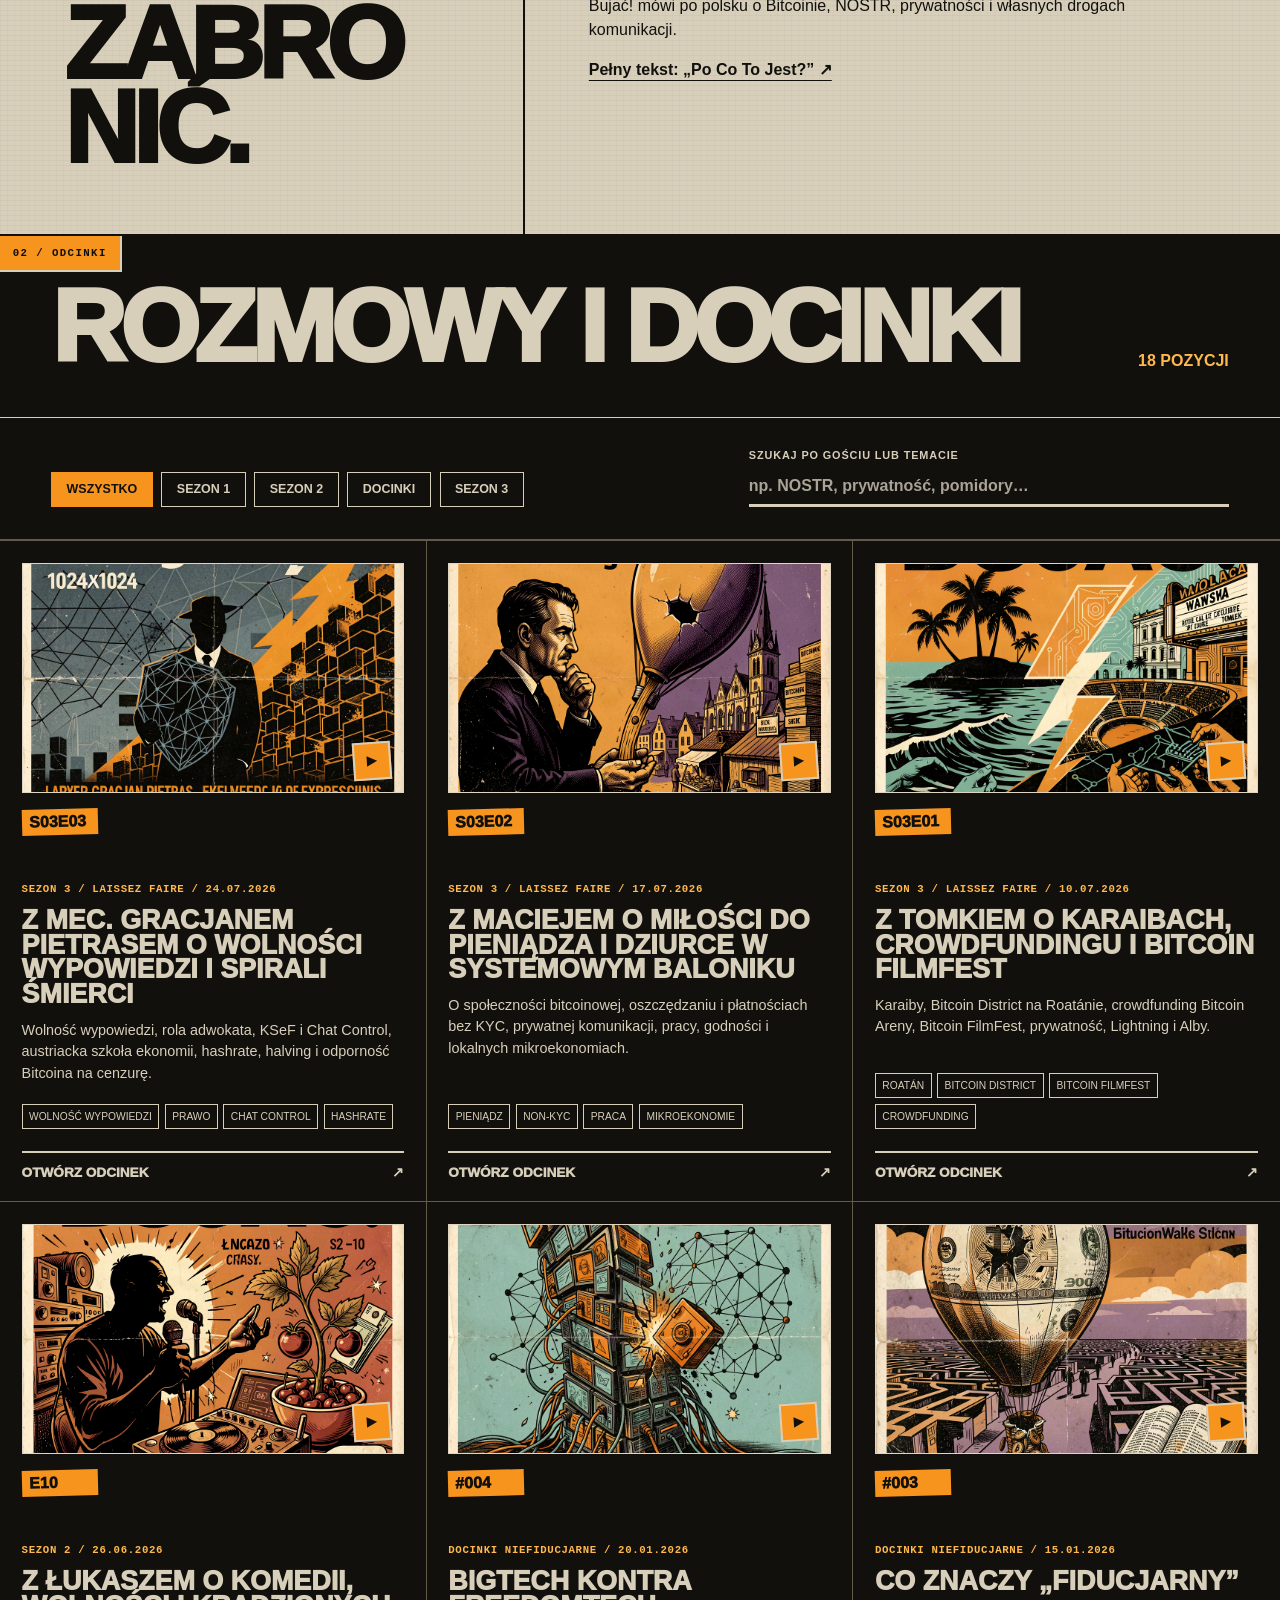
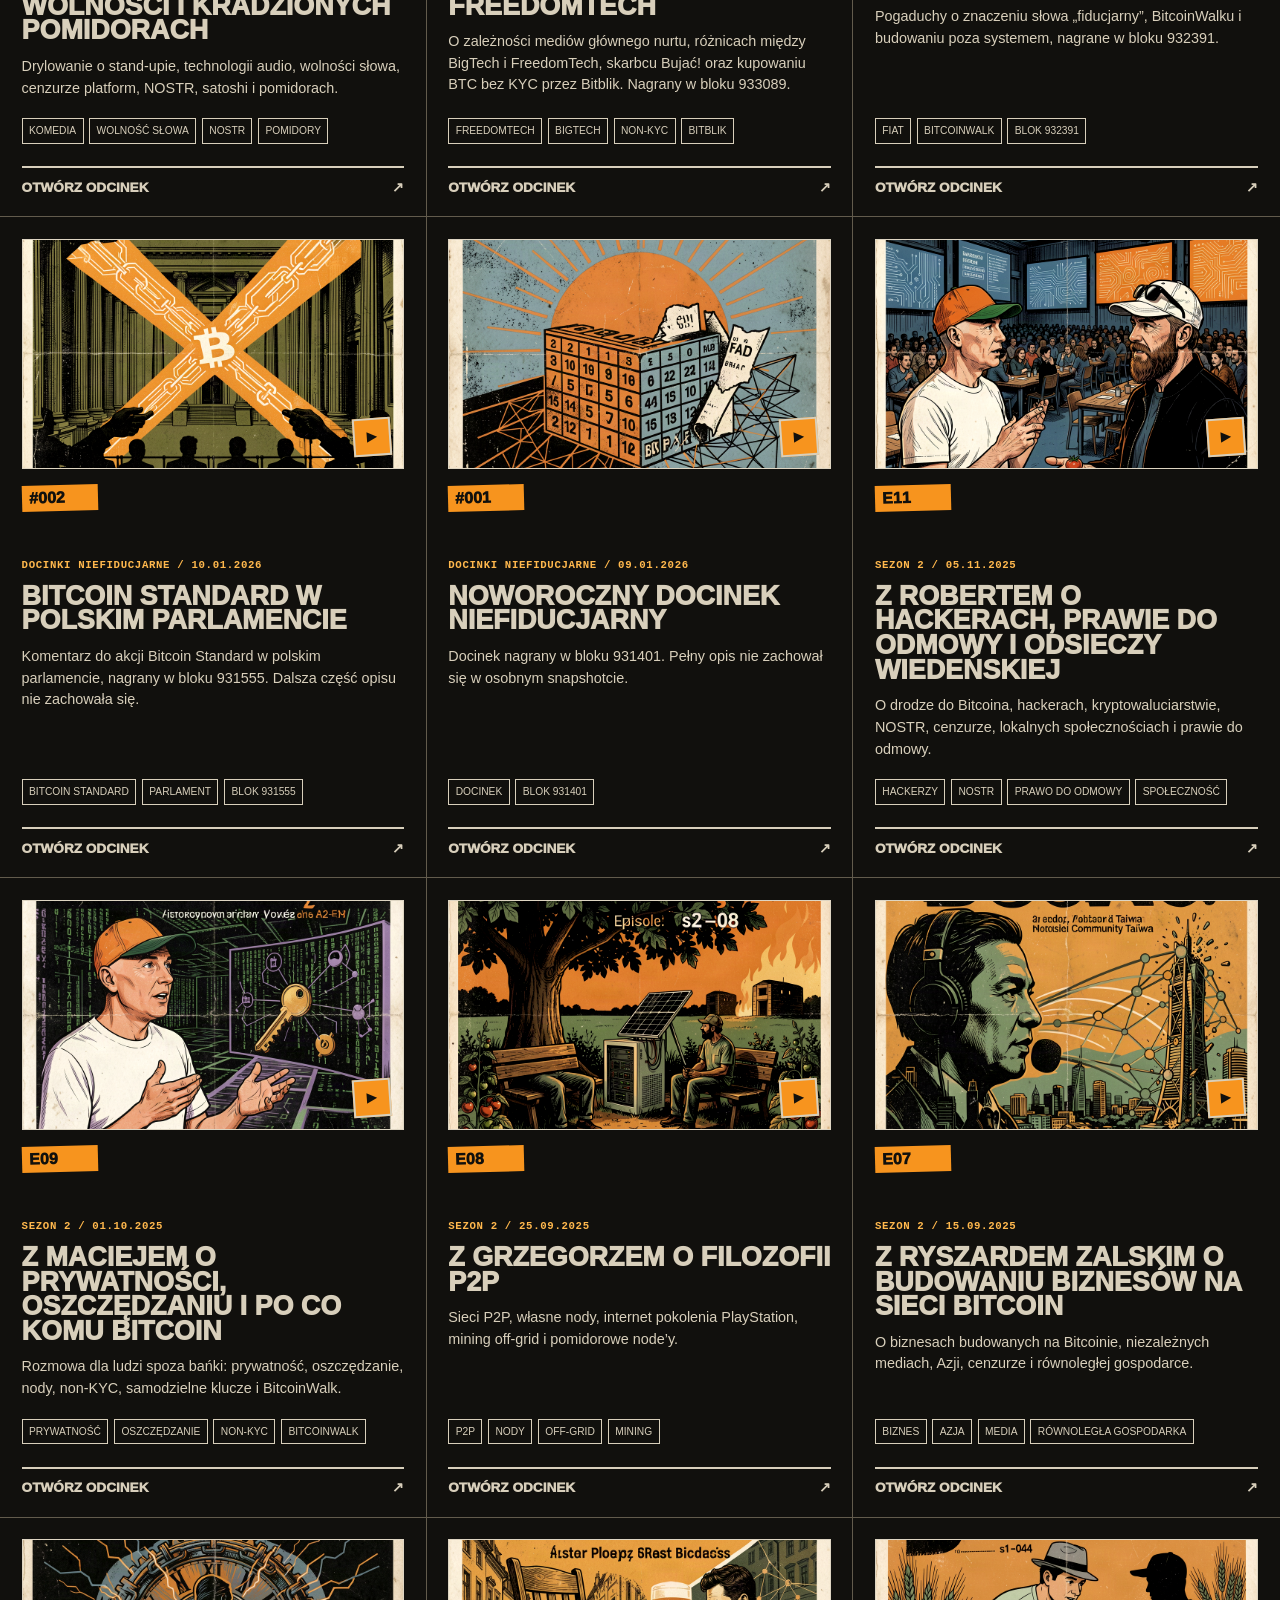
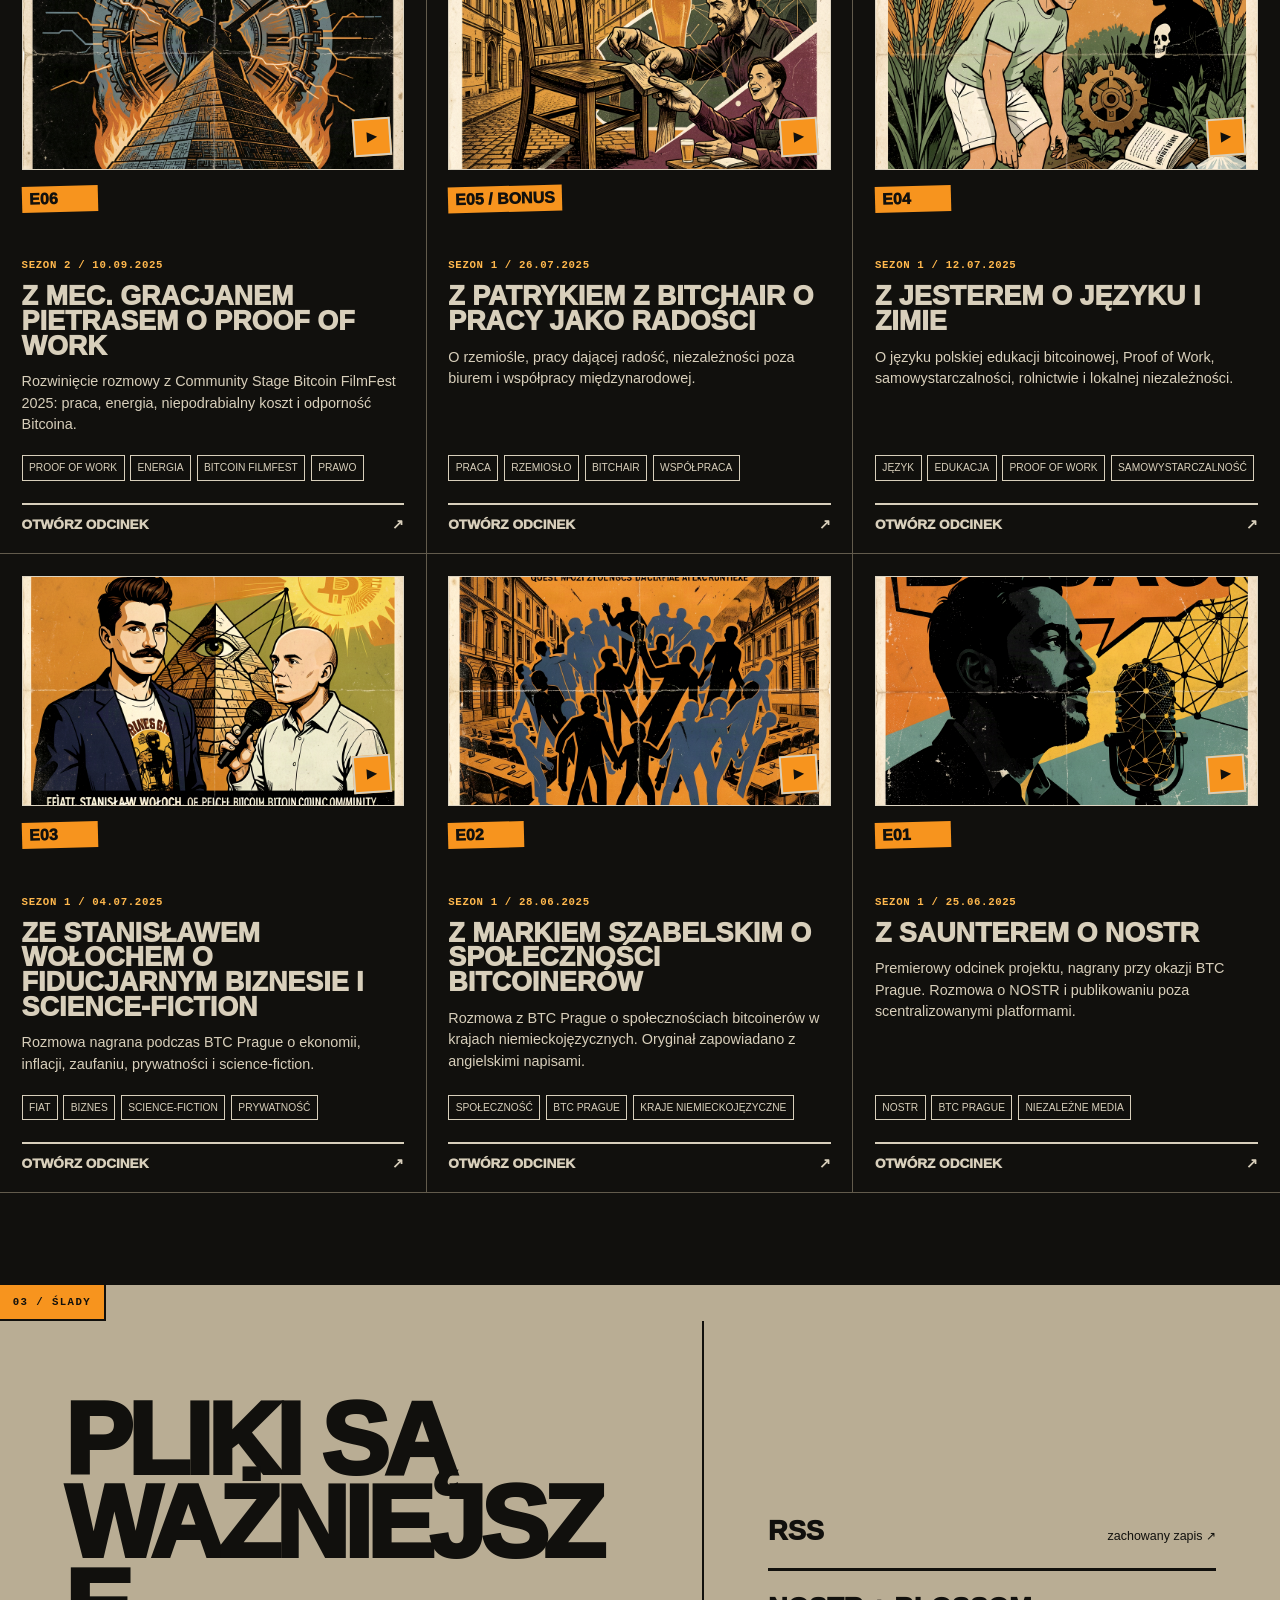
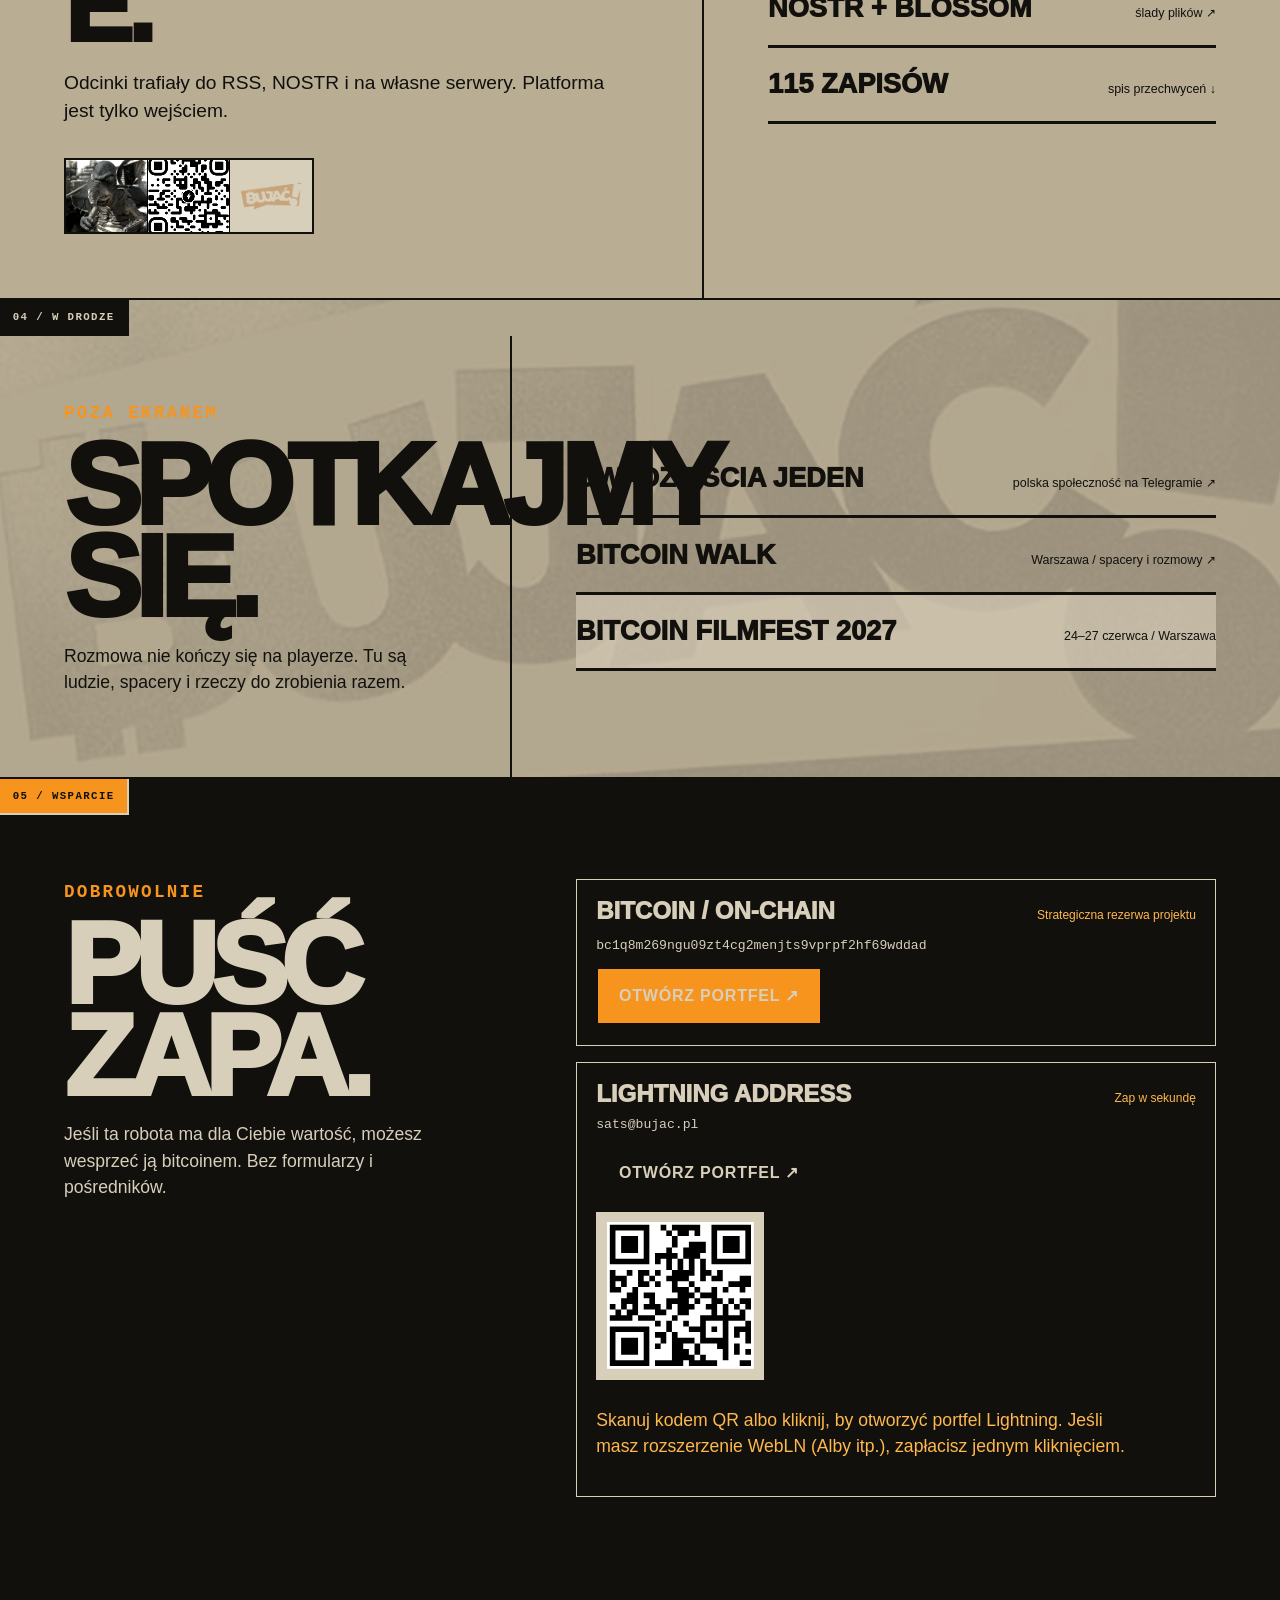
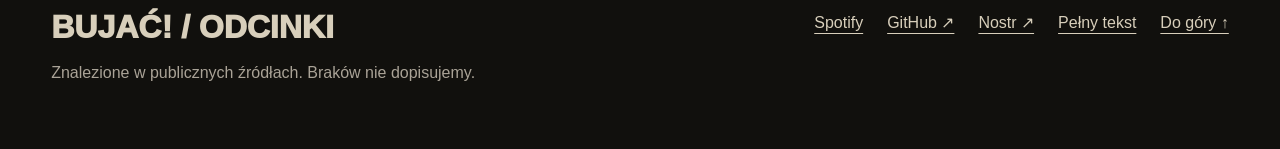
==== commit f8ad601a: "Add GitHub/Nostr footer links and WebLN-ready Lightning donation with QR" ====
--- a/index.html
+++ b/index.html
@@ -12,6 +12,7 @@
   <title>Bujać! — niezależne rozmowy</title>
   <link rel="icon" href="assets/logo.png">
   <link rel="stylesheet" href="styles.css">
+  <script src="js/vendor/qrcode.js" defer></script>
   <script type="module" src="app.js"></script>
 </head>
 <body>
@@ -167,10 +168,15 @@
             <code>bc1q8m269ngu09zt4cg2menjts9vprpf2hf69wddad</code>
             <a class="button button-primary" href="bitcoin:bc1q8m269ngu09zt4cg2menjts9vprpf2hf69wddad">Otwórz portfel ↗</a>
           </div>
-          <div class="donation-item">
-            <div><strong>Lightning Address</strong><span>Szybki zap / Wallet of Satoshi</span></div>
-            <code>bujac@walletofsatoshi.com</code>
-            <a class="button button-ghost" href="lightning:bujac@walletofsatoshi.com">Otwórz Lightning ↗</a>
+          <div class="donation-item donation-item-lightning" id="lightning-donation">
+            <div><strong>Lightning Address</strong><span>Zap w sekundę</span></div>
+            <code>sats@bujac.pl</code>
+            <div class="lightning-actions">
+              <a class="button button-ghost" id="lightning-open" href="lightning:sats@bujac.pl">Otwórz portfel ↗</a>
+              <button class="button button-ghost" type="button" id="webln-zap" hidden>Zapłać przez WebLN ⚡</button>
+            </div>
+            <div class="lightning-qr" id="lightning-qr" aria-label="Kod QR do zapłaty Lightning na sats@bujac.pl"></div>
+            <p class="lightning-note">Skanuj kodem QR albo kliknij, by otworzyć portfel Lightning. Jeśli masz rozszerzenie WebLN (Alby itp.), zapłacisz jednym kliknięciem.</p>
           </div>
         </div>
       </div>
@@ -184,10 +190,12 @@
     </div>
     <div class="footer-links">
       <a href="https://open.spotify.com/show/7JKCgH1nxriBsh6y9JlfOY" target="_blank" rel="noreferrer">Spotify</a>
+      <a href="https://github.com/itstomekk/bujac-archiwum" target="_blank" rel="noreferrer">GitHub ↗</a>
+      <a href="nostr:npub1adsudqw8jge35ff5g8vc7q6xqugpza3cxmaqm6fgk4uv0nd50gms4hn7pf" target="_blank" rel="noreferrer">Nostr ↗</a>
       <a href="po-co-to-jest.html">Pełny tekst</a>
       <a href="#top">Do góry ↑</a>
     </div>
-  </footer>
+    </footer>
 
   <dialog id="episode-dialog" class="episode-dialog" aria-labelledby="dialog-title">
     <button class="dialog-close" type="button" data-close-dialog aria-label="Zamknij odcinek">×</button>
--- a/styles.css
+++ b/styles.css
@@ -460,6 +460,11 @@
 .donation-item span { color: var(--signal-light); font-size: .75rem; text-align: right; }
 .donation-item code { display: block; overflow-wrap: anywhere; color: var(--paper); font: .82rem/1.35 ui-monospace, monospace; }
 .donation-item .button { justify-self: start; }
+.donation-item-lightning { gap: .6rem; }
+.lightning-actions { display: flex; flex-wrap: wrap; gap: .6rem; }
+.lightning-qr { width: 168px; max-width: 100%; padding: .6rem; background: var(--paper); border: 1px solid var(--paper); }
+.lightning-qr svg { display: block; width: 100%; height: auto; }
+.lightning-note { max-width: 420px; color: var(--signal-light); font-size: .78rem; }
 
 .community-section {
   position: relative;
